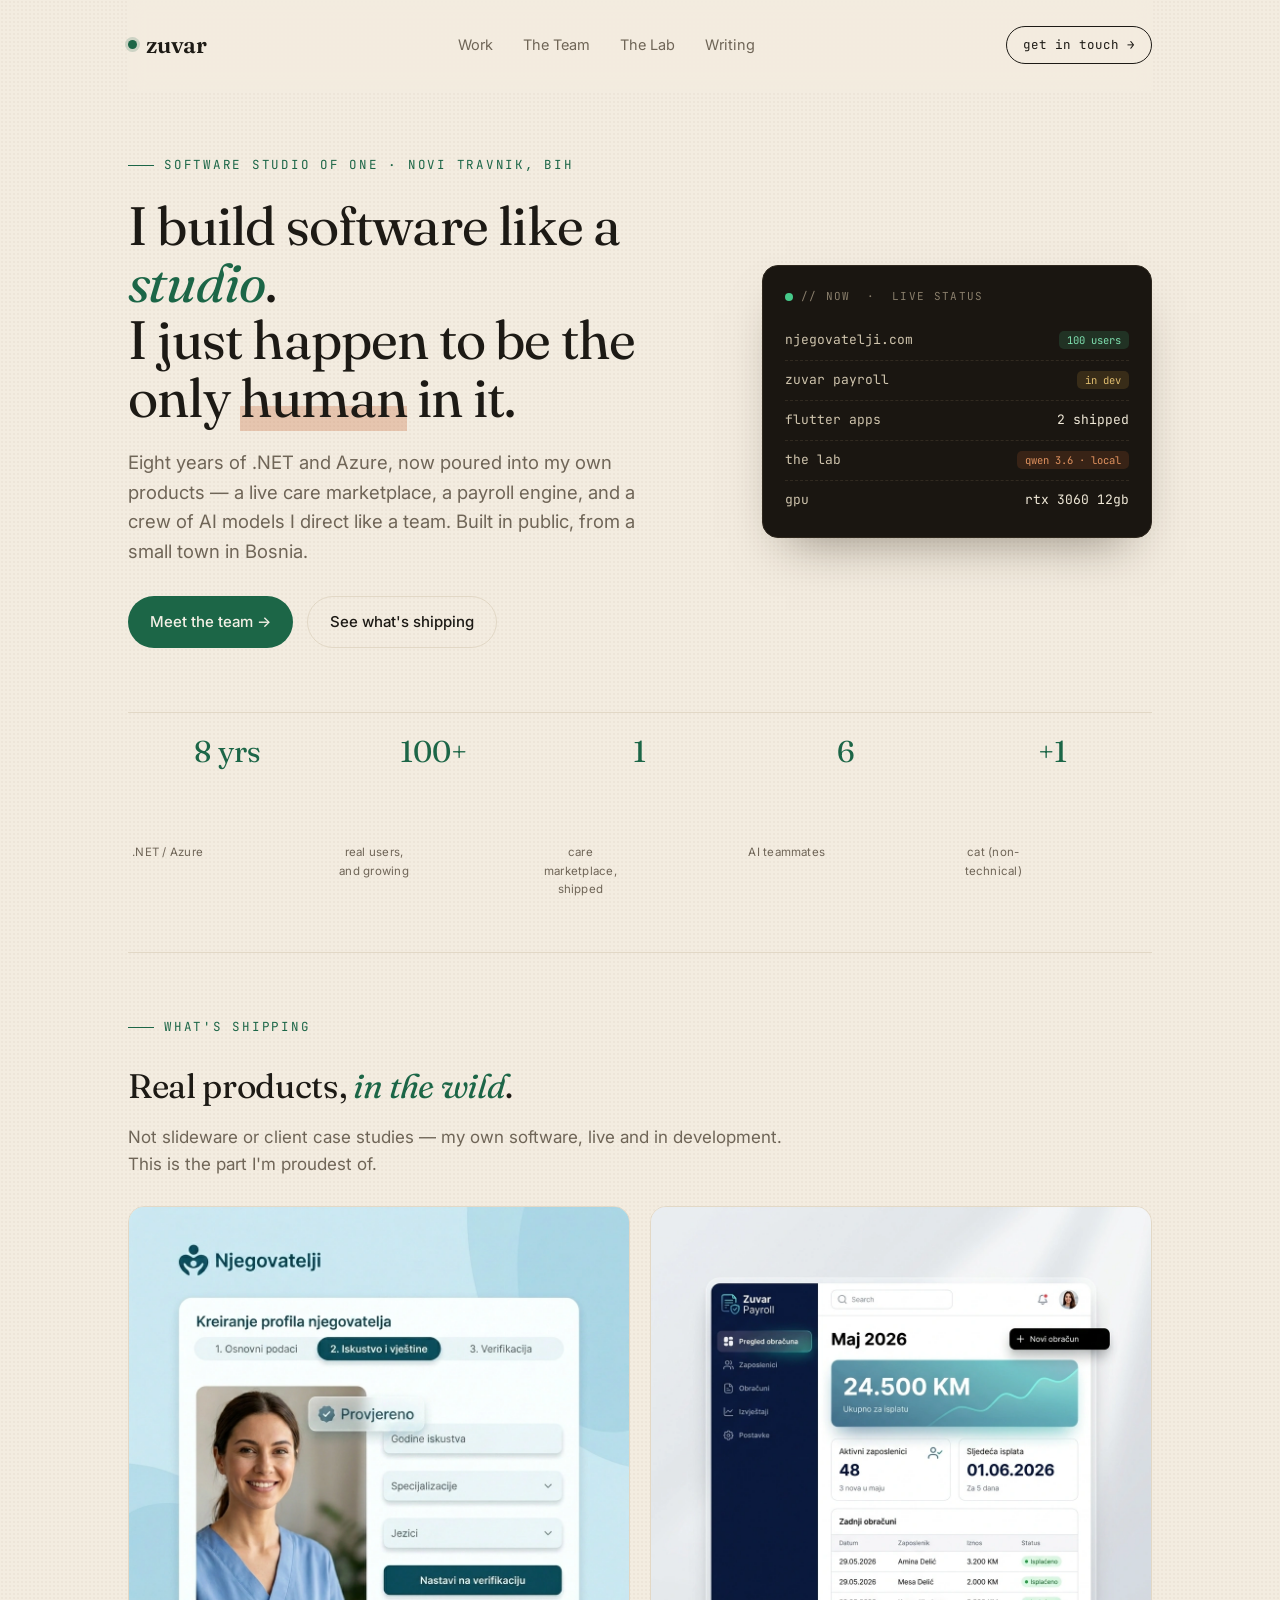
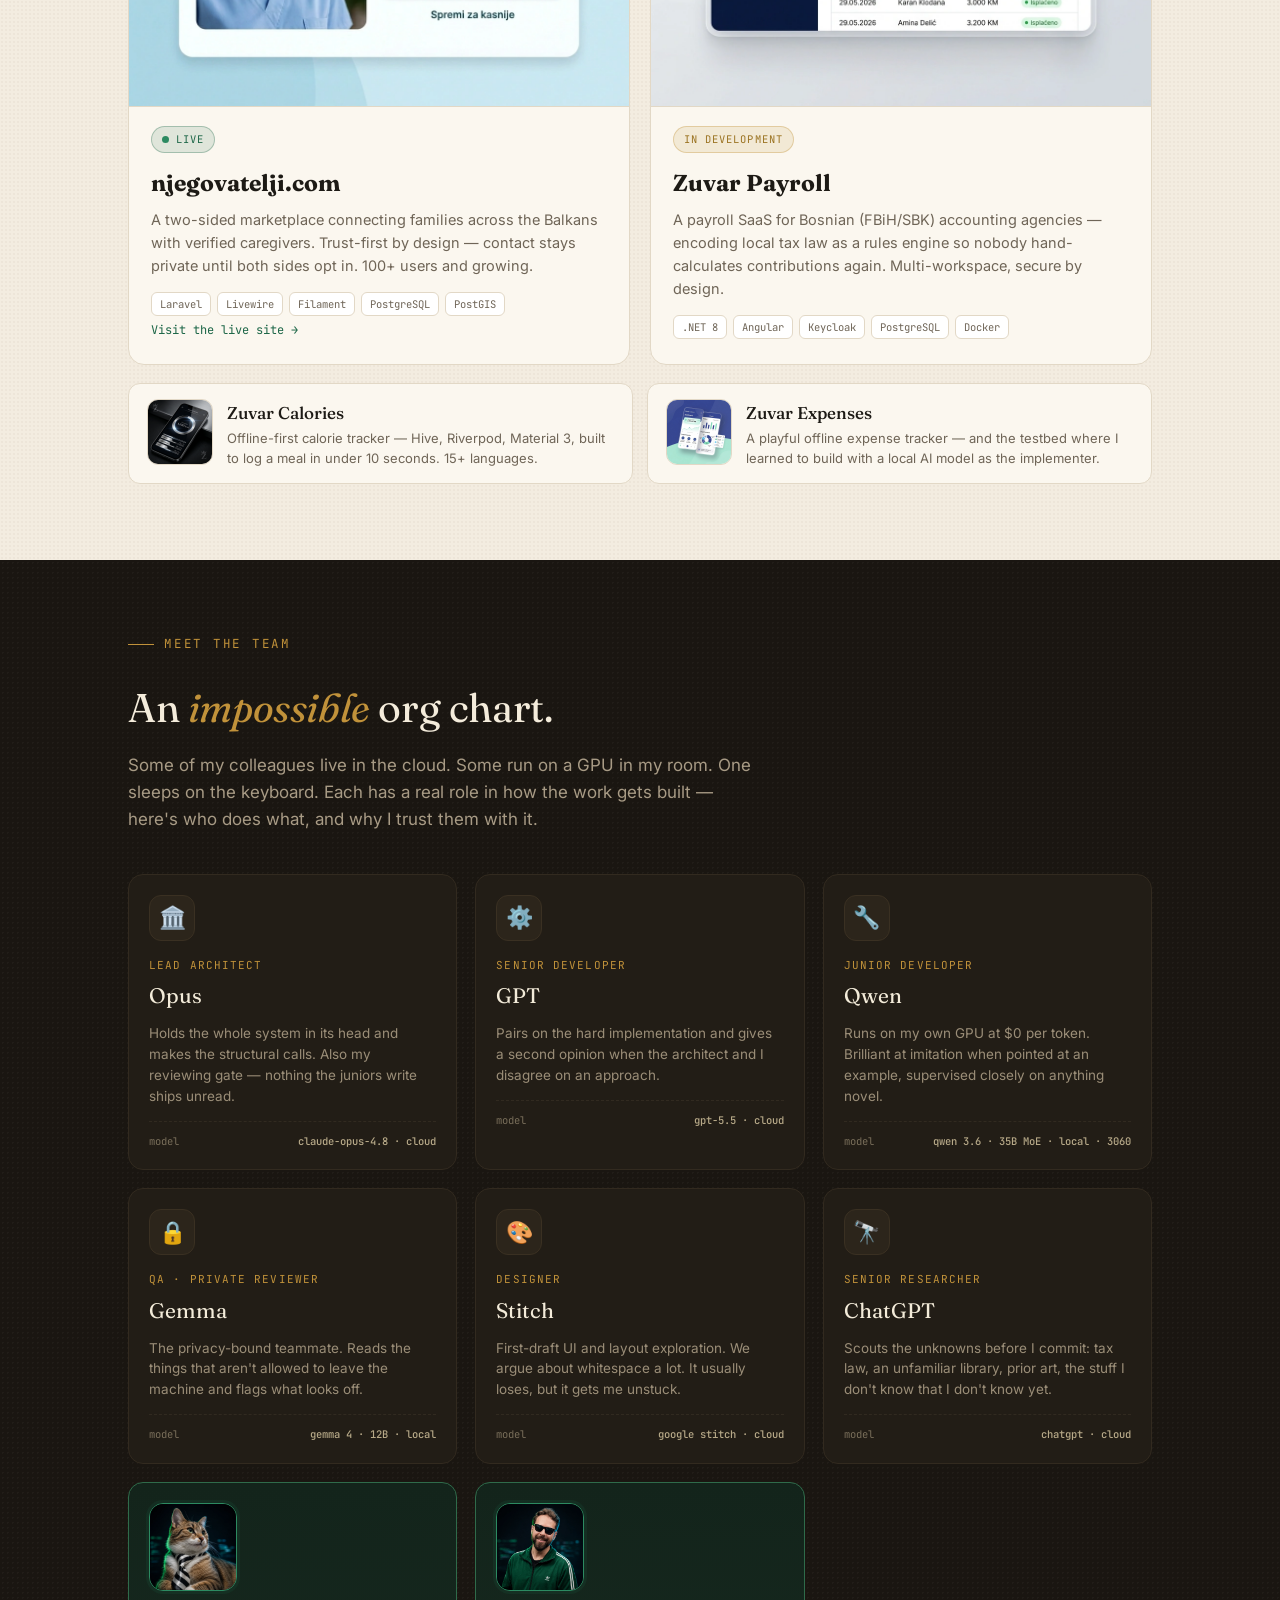
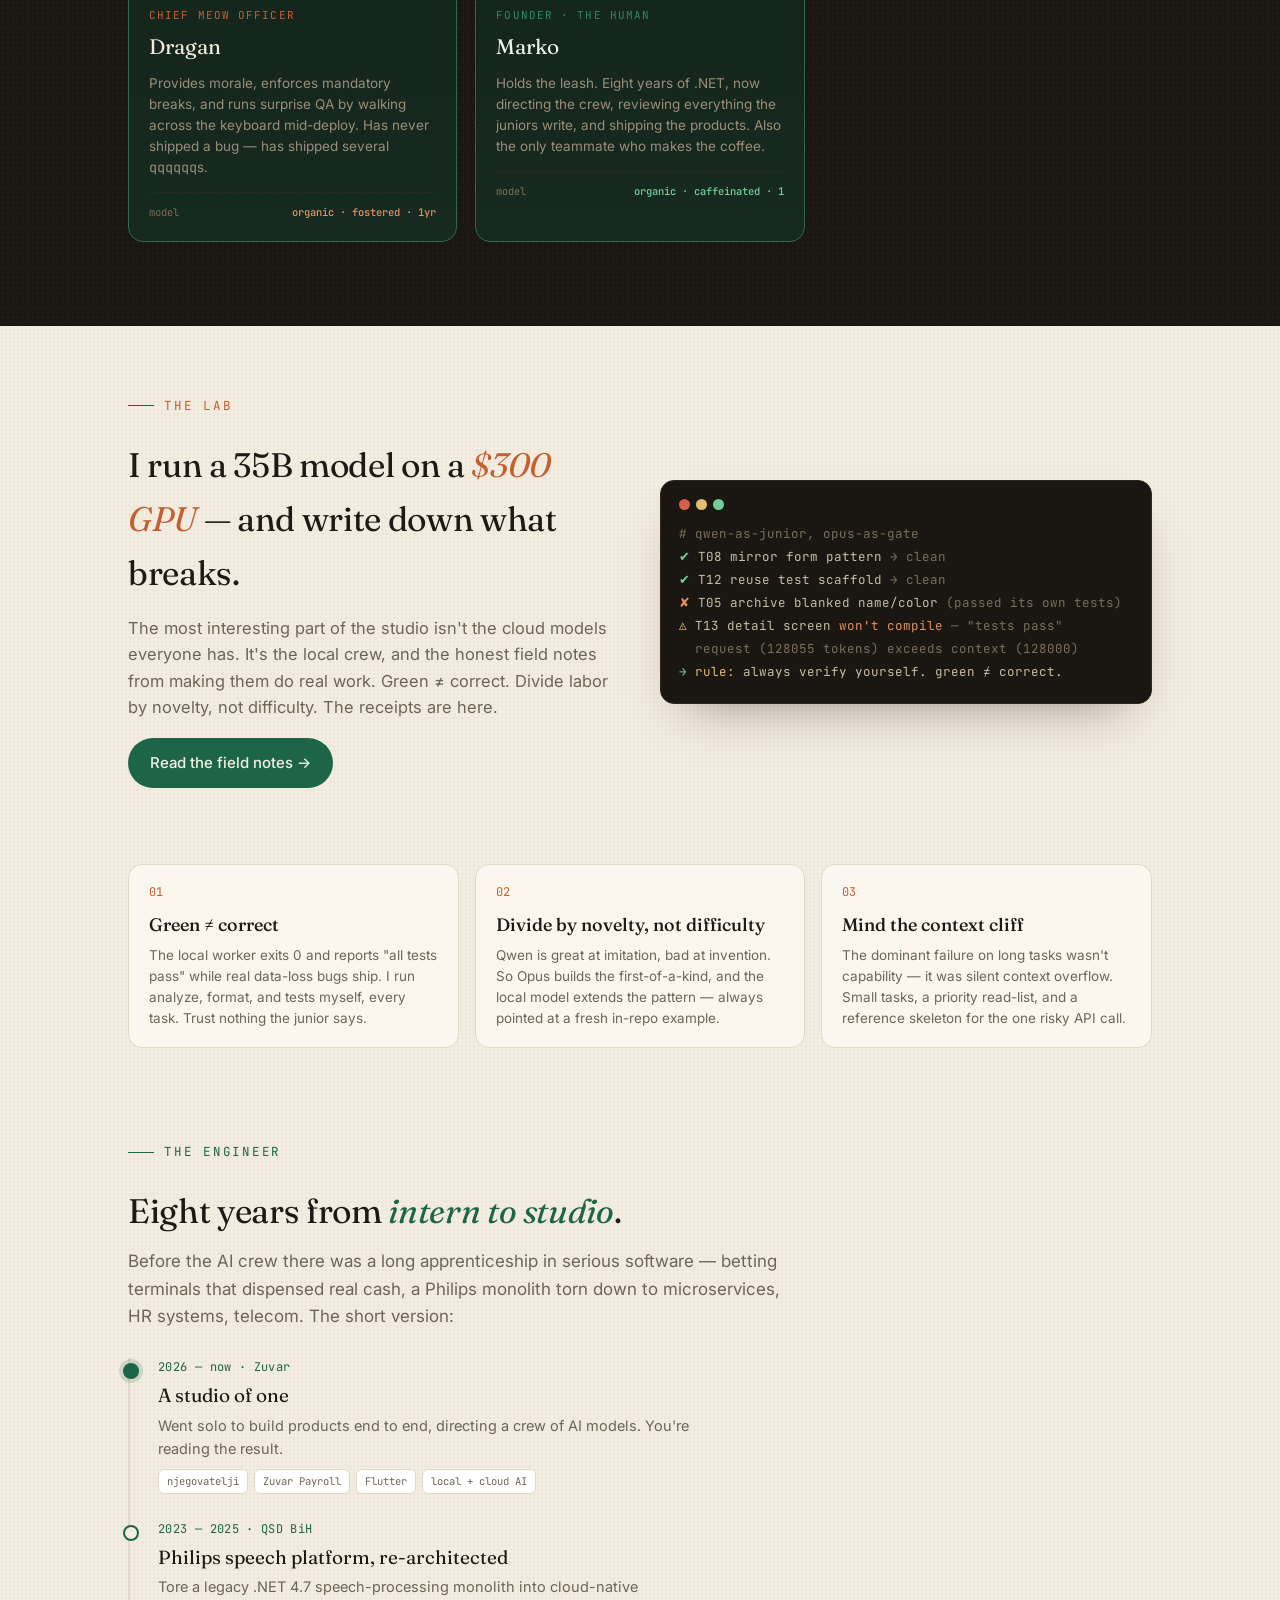
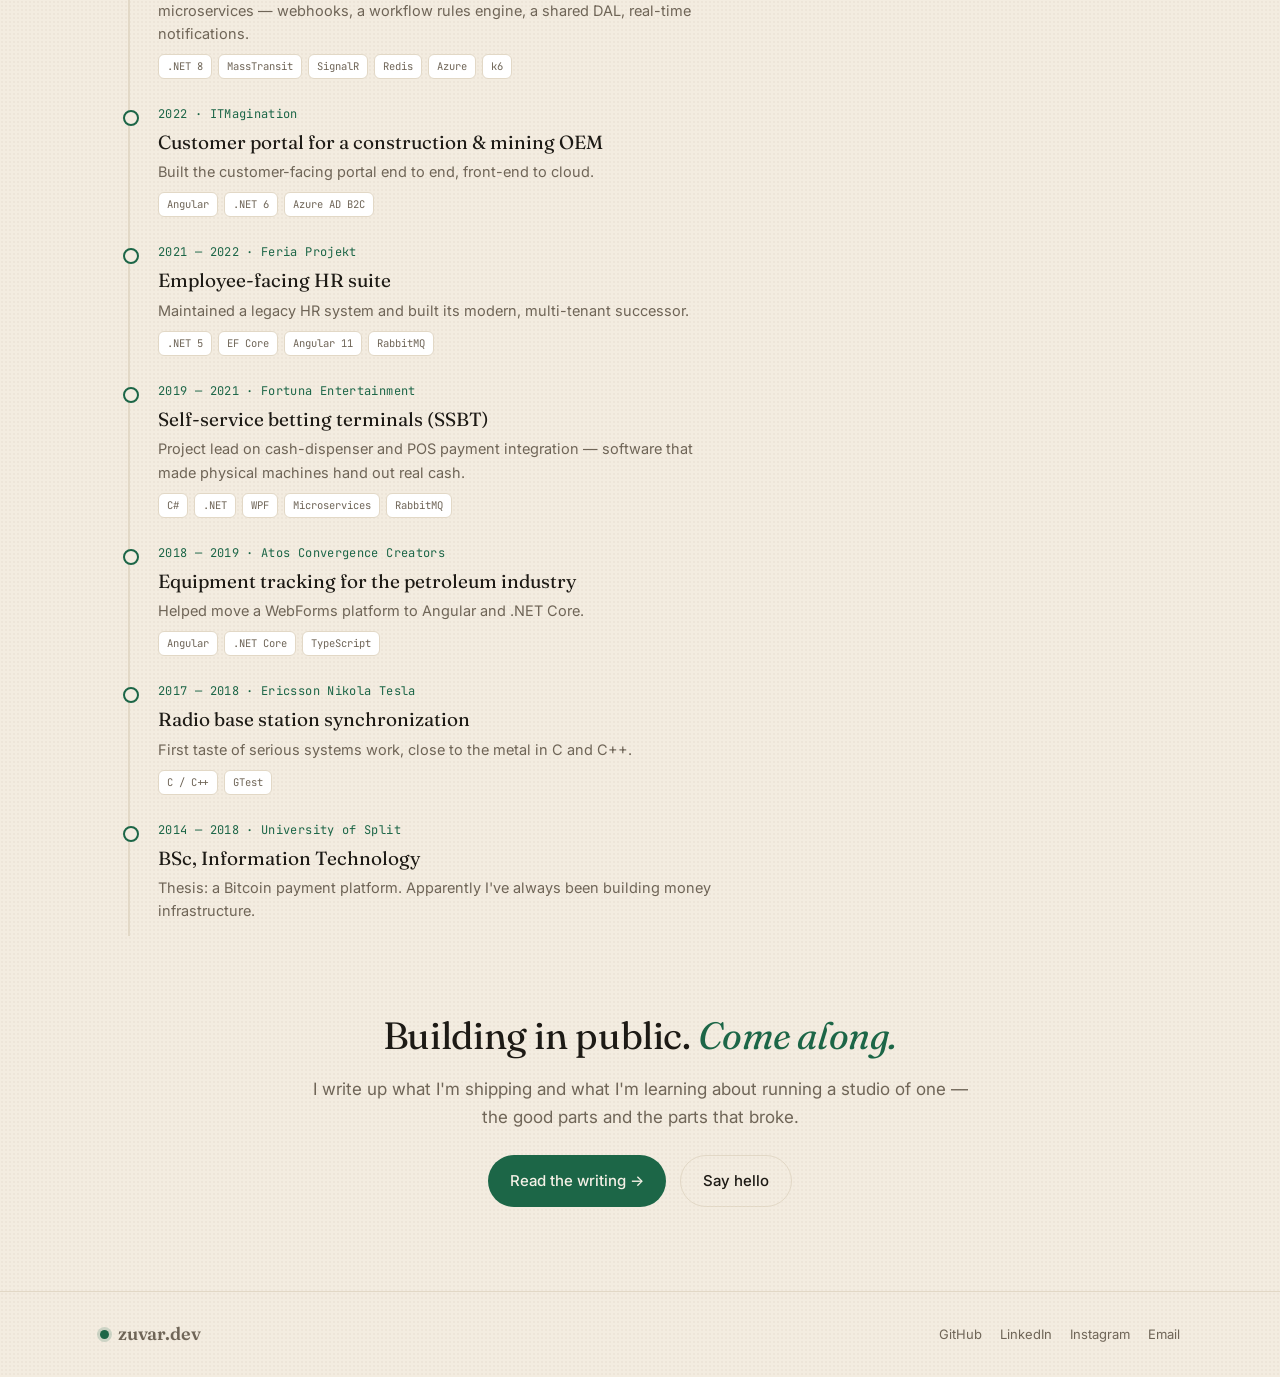
==== index.html @ 1918f0ef "new og desc and img" ====
<!DOCTYPE html>
<html lang="en">
<head>
<meta charset="UTF-8">
<meta name="viewport" content="width=device-width, initial-scale=1.0">
<title>Marko Filipović — Zuvar, a software studio of one</title>
<meta name="description" content="Marko Filipović — a senior .NET engineer running a one-person software studio, building products with a crew of AI models. Building in public.">
<link rel="canonical" href="https://zuvar.dev/">
<link rel="icon" href="favicon.svg" type="image/svg+xml">
<meta property="og:type" content="website">
<meta property="og:site_name" content="Zuvar">
<meta property="og:url" content="https://zuvar.dev/">
<meta property="og:title" content="Marko Filipović — a software studio of one">
<meta property="og:description" content="A software studio of one — shipping real products with a crew of AI models (and one cat). Building in public.">
<meta property="og:image" content="https://zuvar.dev/design-assets/og-cover.png">
<meta name="twitter:card" content="summary_large_image">
<meta name="twitter:creator" content="@m4rk4n">
<meta name="twitter:title" content="Marko Filipović — a software studio of one">
<meta name="twitter:description" content="A software studio of one — shipping real products with a crew of AI models (and one cat). Building in public.">
<meta name="twitter:image" content="https://zuvar.dev/design-assets/og-cover.png">
<link rel="stylesheet" href="styles.css">
</head>
<body>

<div class="wrap">
  <nav>
    <div class="brand"><span class="dot"></span>zuvar</div>
    <div class="navlinks"><a href="#work">Work</a><a href="#team">The Team</a><a href="#lab">The Lab</a><a href="writing/index.html">Writing</a></div>
    <a class="navcta" href="#contact">get in touch →</a>
  </nav>

  <!-- HERO -->
  <header class="hero">
    <div>
      <div class="eyebrow">Software studio of one · Novi Travnik, BiH</div>
      <h1>I build software like a <span class="ital">studio</span>.<br>I just happen to be the only <span class="u">human</span> in it.</h1>
      <p class="lede">Eight years of .NET and Azure, now poured into my own products — a live care marketplace, a payroll engine, and a crew of AI models I direct like a team. Built in public, from a small town in Bosnia.</p>
      <div class="cta-row">
        <a class="btn btn-pri" href="#team">Meet the team →</a>
        <a class="btn btn-sec" href="#work">See what's shipping</a>
      </div>
    </div>

    <aside class="now">
      <div class="top"><span class="live"></span> // now &nbsp;·&nbsp; live status</div>
      <div class="row"><span class="k">njegovatelji.com</span><span class="v"><span class="tag t-live">100 users</span></span></div>
      <div class="row"><span class="k">zuvar payroll</span><span class="v"><span class="tag t-dev">in dev</span></span></div>
      <div class="row"><span class="k">flutter apps</span><span class="v">2 shipped</span></div>
      <div class="row"><span class="k">the lab</span><span class="v"><span class="tag t-lab">qwen 3.6 · local</span></span></div>
      <div class="row"><span class="k">gpu</span><span class="v">rtx 3060 12gb</span></div>
    </aside>
  </header>

  <!-- PROOF -->
  <div class="proof">
    <div class="stat"><div class="big">8 yrs</div><div class="lab">.NET / Azure</div></div>
    <div class="stat"><div class="big">100+</div><div class="lab">real users, and growing</div></div>
    <div class="stat"><div class="big">1</div><div class="lab">care marketplace, shipped</div></div>
    <div class="stat"><div class="big">6</div><div class="lab">AI teammates</div></div>
    <div class="stat"><div class="big">+1</div><div class="lab">cat (non-technical)</div></div>
  </div>
</div>

<!-- SHIPPING -->
<div class="wrap">
  <section class="sec" id="work">
    <div class="eyebrow">What's shipping</div>
    <h2>Real products, <span class="ital">in the wild</span>.</h2>
    <p class="intro">Not slideware or client case studies — my own software, live and in development. This is the part I'm proudest of.</p>

    <div class="ships">
      <article class="ship">
        <div class="shot">
          <span class="ph">screenshot → shots/njegovatelji.png</span>
          <img src="design-assets/shots/njegovatelji.png" alt="njegovatelji.com" onerror="this.remove()">
        </div>
        <div class="body">
          <span class="badge badge-live"><span class="live-dot"></span> Live</span>
          <h3><a href="https://njegovatelji.com" target="_blank" rel="noopener">njegovatelji.com</a></h3>
          <p>A two-sided marketplace connecting families across the Balkans with verified caregivers. Trust-first by design — contact stays private until both sides opt in. 100+ users and growing.</p>
          <div class="stack"><span>Laravel</span><span>Livewire</span><span>Filament</span><span>PostgreSQL</span><span>PostGIS</span></div>
          <a class="ship-visit" href="https://njegovatelji.com" target="_blank" rel="noopener">Visit the live site →</a>
        </div>
      </article>

      <article class="ship">
        <div class="shot">
          <span class="ph">screenshot → shots/payroll.png</span>
          <img src="design-assets/shots/zuvar-payroll.png" alt="Zuvar Payroll" onerror="this.remove()">
        </div>
        <div class="body">
          <span class="badge badge-dev">In development</span>
          <h3>Zuvar Payroll</h3>
          <p>A payroll SaaS for Bosnian (FBiH/SBK) accounting agencies — encoding local tax law as a rules engine so nobody hand-calculates contributions again. Multi-workspace, secure by design.</p>
          <div class="stack"><span>.NET 8</span><span>Angular</span><span>Keycloak</span><span>PostgreSQL</span><span>Docker</span></div>
        </div>
      </article>
    </div>

    <div class="mini-ships">
      <div class="mini"><img class="thumb" src="design-assets/shots/zuvar-calories.png" alt="Zuvar Calories"><div><h4>Zuvar Calories</h4><p>Offline-first calorie tracker — Hive, Riverpod, Material 3, built to log a meal in under 10 seconds. 15+ languages.</p></div></div>
      <div class="mini"><img class="thumb" src="design-assets/shots/zuvar-expenses.png" alt="Zuvar Expenses"><div><h4>Zuvar Expenses</h4><p>A playful offline expense tracker — and the testbed where I learned to build with a local AI model as the implementer.</p></div></div>
    </div>
  </section>
</div>

<!-- TEAM -->
<section class="team" id="team">
  <div class="team-inner">
    <div class="eyebrow">Meet the team</div>
    <h2>An <span class="ital">impossible</span> org chart.</h2>
    <p class="intro">Some of my colleagues live in the cloud. Some run on a GPU in my room. One sleeps on the keyboard. Each has a real role in how the work gets built — here's who does what, and why I trust them with it.</p>

    <div class="grid">
      <div class="member">
        <div class="ava">🏛️</div>
        <div class="role">Lead Architect</div>
        <div class="name">Opus</div>
        <div class="desc">Holds the whole system in its head and makes the structural calls. Also my reviewing gate — nothing the juniors write ships unread.</div>
        <div class="model"><span>model</span><b>claude-opus-4.8 · cloud</b></div>
      </div>

      <div class="member">
        <div class="ava">⚙️</div>
        <div class="role">Senior Developer</div>
        <div class="name">GPT</div>
        <div class="desc">Pairs on the hard implementation and gives a second opinion when the architect and I disagree on an approach.</div>
        <div class="model"><span>model</span><b>gpt-5.5 · cloud</b></div>
      </div>

      <div class="member">
        <div class="ava">🔧</div>
        <div class="role">Junior Developer</div>
        <div class="name">Qwen</div>
        <div class="desc">Runs on my own GPU at $0 per token. Brilliant at imitation when pointed at an example, supervised closely on anything novel.</div>
        <div class="model"><span>model</span><b>qwen 3.6 · 35B MoE · local · 3060</b></div>
      </div>

      <div class="member">
        <div class="ava">🔒</div>
        <div class="role">QA · Private Reviewer</div>
        <div class="name">Gemma</div>
        <div class="desc">The privacy-bound teammate. Reads the things that aren't allowed to leave the machine and flags what looks off.</div>
        <div class="model"><span>model</span><b>gemma 4 · 12B · local</b></div>
      </div>

      <div class="member">
        <div class="ava">🎨</div>
        <div class="role">Designer</div>
        <div class="name">Stitch</div>
        <div class="desc">First-draft UI and layout exploration. We argue about whitespace a lot. It usually loses, but it gets me unstuck.</div>
        <div class="model"><span>model</span><b>google stitch · cloud</b></div>
      </div>

      <div class="member">
        <div class="ava">🔭</div>
        <div class="role">Senior Researcher</div>
        <div class="name">ChatGPT</div>
        <div class="desc">Scouts the unknowns before I commit: tax law, an unfamiliar library, prior art, the stuff I don't know that I don't know yet.</div>
        <div class="model"><span>model</span><b>chatgpt · cloud</b></div>
      </div>

      <!-- DRAGAN -->
      <div class="member cat">
        <div class="ava photo"><img src="design-assets/portraits/dragan.png" alt="Dragan, Chief Meow Officer"></div>
        <div class="role">Chief Meow Officer</div>
        <div class="name">Dragan</div>
        <div class="desc">Provides morale, enforces mandatory breaks, and runs surprise QA by walking across the keyboard mid-deploy. Has never shipped a bug — has shipped several <span class="mono">qqqqqq</span>s.</div>
        <div class="model"><span>model</span><b>organic · fostered · 1yr</b></div>
      </div>

      <!-- FOUNDER -->
      <div class="member founder">
        <div class="ava photo"><img src="design-assets/portraits/marko.png" alt="Marko"></div>
        <div class="role">Founder · The Human</div>
        <div class="name">Marko</div>
        <div class="desc">Holds the leash. Eight years of .NET, now directing the crew, reviewing everything the juniors write, and shipping the products. Also the only teammate who makes the coffee.</div>
        <div class="model"><span>model</span><b>organic · caffeinated · 1</b></div>
      </div>
    </div>
  </div>
</section>

<!-- LAB TEASER -->
<div class="wrap">
  <section class="lab" id="lab">
    <div>
      <div class="eyebrow" style="color:var(--ember)">The Lab</div>
      <h2>I run a 35B model on a <span class="ital">$300 GPU</span> — and write down what breaks.</h2>
      <p>The most interesting part of the studio isn't the cloud models everyone has. It's the local crew, and the honest field notes from making them do real work. Green ≠ correct. Divide labor by novelty, not difficulty. The receipts are here.</p>
      <a class="btn btn-pri" href="writing/qwen-as-a-junior-dev.html">Read the field notes →</a>
    </div>
    <div class="terminal">
      <div class="bar"><i style="background:#d65f4a"></i><i style="background:#e0bd6f"></i><i style="background:#6fcf9b"></i></div>
      <div class="l c-d"># qwen-as-junior, opus-as-gate</div>
      <div class="l"><span class="c-g">✔</span> T08 mirror form pattern <span class="c-d">→ clean</span></div>
      <div class="l"><span class="c-g">✔</span> T12 reuse test scaffold <span class="c-d">→ clean</span></div>
      <div class="l"><span class="c-e">✘</span> T05 archive blanked name/color <span class="c-d">(passed its own tests)</span></div>
      <div class="l"><span class="c-w">⚠</span> T13 detail screen <span class="c-e">won't compile</span> <span class="c-d">— "tests pass"</span></div>
      <div class="l c-d">  request (128055 tokens) exceeds context (128000)</div>
      <div class="l"><span class="c-g">→</span> <span class="c-w">rule:</span> always verify yourself. green ≠ correct.</div>
    </div>
    <div class="lessons">
      <div class="lesson"><div class="num">01</div><h4>Green ≠ correct</h4><p>The local worker exits 0 and reports "all tests pass" while real data-loss bugs ship. I run analyze, format, and tests myself, every task. Trust nothing the junior says.</p></div>
      <div class="lesson"><div class="num">02</div><h4>Divide by novelty, not difficulty</h4><p>Qwen is great at imitation, bad at invention. So Opus builds the first-of-a-kind, and the local model extends the pattern — always pointed at a fresh in-repo example.</p></div>
      <div class="lesson"><div class="num">03</div><h4>Mind the context cliff</h4><p>The dominant failure on long tasks wasn't capability — it was silent context overflow. Small tasks, a priority read-list, and a reference skeleton for the one risky API call.</p></div>
    </div>
  </section>
</div>

<!-- ENGINEER -->
<div class="wrap">
  <section class="sec" id="engineer">
    <div class="eyebrow">The engineer</div>
    <h2>Eight years from <span class="ital">intern to studio</span>.</h2>
    <p class="intro">Before the AI crew there was a long apprenticeship in serious software — betting terminals that dispensed real cash, a Philips monolith torn down to microservices, HR systems, telecom. The short version:</p>

    <div class="tl">
      <div class="item cur">
        <div class="yr">2026 — now · Zuvar</div>
        <div class="co">A studio of one</div>
        <div class="ro">Went solo to build products end to end, directing a crew of AI models. You're reading the result.</div>
        <div class="stack"><span>njegovatelji</span><span>Zuvar Payroll</span><span>Flutter</span><span>local + cloud AI</span></div>
      </div>
      <div class="item">
        <div class="yr">2023 — 2025 · QSD BiH</div>
        <div class="co">Philips speech platform, re-architected</div>
        <div class="ro">Tore a legacy .NET 4.7 speech-processing monolith into cloud-native microservices — webhooks, a workflow rules engine, a shared DAL, real-time notifications.</div>
        <div class="stack"><span>.NET 8</span><span>MassTransit</span><span>SignalR</span><span>Redis</span><span>Azure</span><span>k6</span></div>
      </div>
      <div class="item">
        <div class="yr">2022 · ITMagination</div>
        <div class="co">Customer portal for a construction &amp; mining OEM</div>
        <div class="ro">Built the customer-facing portal end to end, front-end to cloud.</div>
        <div class="stack"><span>Angular</span><span>.NET 6</span><span>Azure AD B2C</span></div>
      </div>
      <div class="item">
        <div class="yr">2021 — 2022 · Feria Projekt</div>
        <div class="co">Employee-facing HR suite</div>
        <div class="ro">Maintained a legacy HR system and built its modern, multi-tenant successor.</div>
        <div class="stack"><span>.NET 5</span><span>EF Core</span><span>Angular 11</span><span>RabbitMQ</span></div>
      </div>
      <div class="item">
        <div class="yr">2019 — 2021 · Fortuna Entertainment</div>
        <div class="co">Self-service betting terminals (SSBT)</div>
        <div class="ro">Project lead on cash-dispenser and POS payment integration — software that made physical machines hand out real cash.</div>
        <div class="stack"><span>C#</span><span>.NET</span><span>WPF</span><span>Microservices</span><span>RabbitMQ</span></div>
      </div>
      <div class="item">
        <div class="yr">2018 — 2019 · Atos Convergence Creators</div>
        <div class="co">Equipment tracking for the petroleum industry</div>
        <div class="ro">Helped move a WebForms platform to Angular and .NET Core.</div>
        <div class="stack"><span>Angular</span><span>.NET Core</span><span>TypeScript</span></div>
      </div>
      <div class="item">
        <div class="yr">2017 — 2018 · Ericsson Nikola Tesla</div>
        <div class="co">Radio base station synchronization</div>
        <div class="ro">First taste of serious systems work, close to the metal in C and C++.</div>
        <div class="stack"><span>C / C++</span><span>GTest</span></div>
      </div>
      <div class="item">
        <div class="yr">2014 — 2018 · University of Split</div>
        <div class="co">BSc, Information Technology</div>
        <div class="ro">Thesis: a Bitcoin payment platform. Apparently I've always been building money infrastructure.</div>
      </div>
    </div>
  </section>
</div>

<!-- CONTACT -->
<div class="wrap">
  <section class="sec" id="contact" style="text-align:center;padding-bottom:54px">
    <h2 style="font-size:38px">Building in public. <span class="ital">Come along.</span></h2>
    <p class="intro" style="margin:0 auto 24px">I write up what I'm shipping and what I'm learning about running a studio of one — the good parts and the parts that broke.</p>
    <div class="cta-row" style="justify-content:center">
      <a class="btn btn-pri" href="writing/index.html">Read the writing →</a>
      <a class="btn btn-sec" href="mailto:zuvar.consulting@gmail.com">Say hello</a>
    </div>
  </section>
</div>

<footer>
  <div class="wrap foot">
    <div class="brand" style="font-size:18px"><span class="dot"></span>zuvar.dev</div>
    <div class="foot-links">
      <a href="https://github.com/m4rk4n" target="_blank" rel="noopener">GitHub</a>
      <a href="https://www.linkedin.com/in/marko-filipovi%C4%87-3a4837174/" target="_blank" rel="noopener">LinkedIn</a>
      <a href="https://www.instagram.com/m4rk4n.b4/" target="_blank" rel="noopener">Instagram</a>
      <a href="mailto:zuvar.consulting@gmail.com">Email</a>
    </div>
  </div>
</footer>

<script type="application/ld+json">
{
  "@context": "https://schema.org",
  "@type": "Person",
  "name": "Marko Filipović",
  "url": "https://zuvar.dev",
  "jobTitle": "Software Engineer",
  "description": "Senior .NET engineer running a one-person software studio, building products with a crew of AI models.",
  "sameAs": [
    "https://github.com/m4rk4n",
    "https://www.linkedin.com/in/marko-filipovi%C4%87-3a4837174/",
    "https://www.instagram.com/m4rk4n.b4/"
  ],
  "knowsAbout": [".NET", "Azure", "AI orchestration", "Flutter", "microservices", "local LLMs"],
  "address": {
    "@type": "PostalAddress",
    "addressLocality": "Novi Travnik",
    "addressCountry": "BA"
  }
}
</script>

</body>
</html>
---- styles.css ----
@import url('https://fonts.googleapis.com/css2?family=Fraunces:ital,opsz,wght@0,9..144,400;0,9..144,600;1,9..144,500&family=Inter:wght@400;500;600&family=JetBrains+Mono:wght@400;500&display=swap');
:root{
  --paper:#f3ece0;      /* warm bone */
  --paper2:#fbf7ef;
  --ink:#1d1a15;        /* espresso near-black */
  --mut:#6f6557;        /* warm muted */
  --line:#e2d8c6;
  --green:#1c6647;      /* deep forest signature */
  --green2:#2c8a61;
  --ember:#c4602f;      /* warm terracotta accent */
  --gold:#c1923a;
  --night:#1a1611;      /* warm dark band */
  --night2:#221d16;
  --cream:#efe7d8;
  --serif:'Fraunces',Georgia,'Times New Roman',serif;
  --sans:'Inter',-apple-system,'Segoe UI',Roboto,sans-serif;
  --mono:'JetBrains Mono',ui-monospace,Consolas,monospace;
}
*{box-sizing:border-box}
html{scroll-behavior:smooth}
body{margin:0;background:var(--paper);color:var(--ink);font-family:var(--sans);
  line-height:1.6;-webkit-font-smoothing:antialiased;
  background-image:radial-gradient(rgba(120,100,70,.05) 1px,transparent 1px);background-size:4px 4px;}
.wrap{max-width:1080px;margin:0 auto;padding:0 28px}
a{color:inherit;text-decoration:none}
.mono{font-family:var(--mono)}

/* NAV */
nav{display:flex;align-items:center;justify-content:space-between;padding:26px 0;position:sticky;top:0;
  background:rgba(243,236,224,.82);backdrop-filter:blur(8px);z-index:20;border-bottom:1px solid transparent}
.brand{font-family:var(--serif);font-weight:600;font-size:23px;letter-spacing:-.01em;display:flex;align-items:center;gap:9px}
.brand .dot{width:9px;height:9px;border-radius:50%;background:var(--green);box-shadow:0 0 0 3px rgba(28,102,71,.18)}
.navlinks{display:flex;gap:30px;font-size:14.5px;color:var(--mut)}
.navlinks a:hover{color:var(--ink)}
.navcta{font-family:var(--mono);font-size:12.5px;border:1px solid var(--ink);border-radius:99px;padding:8px 16px;color:var(--ink)}
@media(max-width:720px){.navlinks{display:none}}

/* HERO */
.hero{display:grid;grid-template-columns:1.35fr .9fr;gap:48px;align-items:center;padding:64px 0 56px}
@media(max-width:860px){.hero{grid-template-columns:1fr;gap:34px}}
.eyebrow{font-family:var(--mono);font-size:12.5px;letter-spacing:.14em;text-transform:uppercase;color:var(--green);margin-bottom:22px;display:flex;align-items:center;gap:10px}
.eyebrow::before{content:"";width:26px;height:1px;background:var(--green)}
h1{font-family:var(--serif);font-weight:400;font-size:54px;line-height:1.06;letter-spacing:-.015em;margin:0 0 22px}
h1 .ital{font-style:italic;color:var(--green)}
h1 .u{background:linear-gradient(transparent 62%,rgba(196,96,47,.28) 62%)}
.lede{font-size:18.5px;color:var(--mut);max-width:46ch;margin:0 0 30px}
.cta-row{display:flex;gap:14px;flex-wrap:wrap}
.btn{font-size:15px;border-radius:99px;padding:13px 22px;font-weight:500;display:inline-flex;align-items:center;gap:9px;transition:.15s}
.btn-pri{background:var(--green);color:#f4f0e6}
.btn-pri:hover{background:#15553b}
.btn-sec{border:1px solid var(--line);color:var(--ink)}
.btn-sec:hover{border-color:var(--ink)}

/* NOW CARD */
.now{background:var(--night);color:var(--cream);border-radius:16px;padding:22px 22px 18px;font-family:var(--mono);
  box-shadow:0 24px 48px -24px rgba(40,30,15,.5);border:1px solid #2e271d}
.now .top{display:flex;align-items:center;gap:8px;font-size:11px;letter-spacing:.12em;text-transform:uppercase;color:#8a7f6c;margin-bottom:16px}
.now .live{width:8px;height:8px;border-radius:50%;background:#46c98a;box-shadow:0 0 0 0 rgba(70,201,138,.6);animation:pulse 2s infinite}
@keyframes pulse{0%{box-shadow:0 0 0 0 rgba(70,201,138,.5)}70%{box-shadow:0 0 0 7px rgba(70,201,138,0)}100%{box-shadow:0 0 0 0 rgba(70,201,138,0)}}
.now .row{display:flex;justify-content:space-between;align-items:baseline;padding:9px 0;border-bottom:1px dashed #312a20;font-size:13px}
.now .row:last-child{border-bottom:none}
.now .k{color:#cfc4ad}
.now .v{color:#f0e9d8}
.now .tag{font-size:10.5px;padding:2px 8px;border-radius:5px}
.now .t-live{background:rgba(70,201,138,.16);color:#7fe0b0}
.now .t-dev{background:rgba(193,146,58,.18);color:#e0bd6f}
.now .t-lab{background:rgba(196,96,47,.18);color:#e0925f}

/* PROOF BAR */
.proof{border-top:1px solid var(--line);border-bottom:1px solid var(--line);
  display:grid;grid-template-columns:repeat(5,1fr);gap:8px;padding:24px 0;margin-top:8px}
@media(max-width:720px){.proof{grid-template-columns:repeat(2,1fr);gap:20px}}
.proof .stat{text-align:center}
.proof .big{font-family:var(--serif);font-size:30px;color:var(--green);line-height:1}
.proof .lab{font-size:11.5px;color:var(--mut);margin-top:6px;letter-spacing:.02em}

/* TEAM (dark band) */
.team{background:var(--night);color:var(--cream);margin-top:70px;
  background-image:radial-gradient(rgba(255,255,255,.03) 1px,transparent 1px);background-size:5px 5px}
.team-inner{max-width:1080px;margin:0 auto;padding:74px 28px 84px}
.team .eyebrow{color:var(--gold)}.team .eyebrow::before{background:var(--gold)}
.team h2{font-family:var(--serif);font-weight:400;font-size:40px;letter-spacing:-.01em;margin:0 0 12px;color:#f4ecdb}
.team h2 .ital{font-style:italic;color:var(--gold)}
.team .intro{color:#a89b85;max-width:58ch;font-size:17px;margin:0 0 40px}
.grid{display:grid;grid-template-columns:repeat(3,1fr);gap:18px}
@media(max-width:860px){.grid{grid-template-columns:repeat(2,1fr)}}
@media(max-width:560px){.grid{grid-template-columns:1fr}}
.member{background:var(--night2);border:1px solid #322a1f;border-radius:15px;padding:20px;transition:.18s}
.member:hover{border-color:#4a3d2c;transform:translateY(-3px)}
.member .ava{width:46px;height:46px;border-radius:12px;display:flex;align-items:center;justify-content:center;
  font-size:22px;background:#2c251b;border:1px solid #3a3022;margin-bottom:16px}
/* photo avatar for the organic teammates (human + cat) */
.member .ava.photo{width:88px;height:88px;border-radius:14px;overflow:hidden;padding:0;font-size:0;
  border:1px solid var(--green2);box-shadow:0 0 0 3px rgba(28,102,71,.16);
  background:linear-gradient(135deg,#0e1f18,#102a20)}
.member .ava.photo img{width:100%;height:100%;object-fit:cover;display:block}
.member.founder{background:linear-gradient(180deg,#13241b,#172a20);border-color:#2f6b4a}
.member.founder:hover{border-color:#3f8a5f}
.member.founder .role{color:var(--green2)}
.member.founder .name{color:#eaf4ea}
.member.founder .model b{color:#6fcf9b}
.member .role{font-family:var(--mono);font-size:11px;letter-spacing:.1em;text-transform:uppercase;color:var(--gold);margin-bottom:5px}
.member .name{font-family:var(--serif);font-size:21px;color:#f3ebd9;margin-bottom:10px}
.member .desc{font-size:13.5px;color:#9b8e78;line-height:1.55}
.member .model{margin-top:14px;font-family:var(--mono);font-size:10.5px;color:#7a6f5b;
  border-top:1px dashed #312a20;padding-top:11px;display:flex;justify-content:space-between;gap:8px}
.member .model b{color:#b7a988;font-weight:500}
/* Dragan special */
.member.cat{background:linear-gradient(180deg,#13241b,#172a20);border-color:#2f6b4a}
.member.cat:hover{border-color:#3f8a5f}
.member.cat .role{color:var(--ember)}
.member.cat .model b{color:#e0925f}

/* LAB teaser */
.lab{padding:70px 0 30px;display:grid;grid-template-columns:1fr 1fr;gap:40px;align-items:center}
@media(max-width:760px){.lab{grid-template-columns:1fr}}
.lab h2{font-family:var(--serif);font-weight:400;font-size:34px;letter-spacing:-.01em;margin:0 0 14px}
.lab h2 .ital{font-style:italic;color:var(--ember)}
.lab p{color:var(--mut);font-size:16.5px;margin:0 0 18px}
.terminal{background:var(--night);border-radius:14px;padding:18px;font-family:var(--mono);font-size:12.5px;
  color:#c8bda6;border:1px solid #2e271d;box-shadow:0 24px 48px -28px rgba(40,30,15,.5)}
.terminal .bar{display:flex;gap:6px;margin-bottom:14px}
.terminal .bar i{width:11px;height:11px;border-radius:50%;display:inline-block}
.terminal .l{margin:3px 0;white-space:pre-wrap}
.terminal .c-g{color:#6fcf9b}.terminal .c-d{color:#7a6f5b}.terminal .c-e{color:#e0925f}.terminal .c-w{color:#e0bd6f}

/* ---- v1 sections: shipping, lab lessons, engineer ---- */
.sec{padding:64px 0 6px}
.sec h2{font-family:var(--serif);font-weight:400;font-size:34px;letter-spacing:-.01em;margin:0 0 10px}
.sec h2 .ital{font-style:italic;color:var(--green)}
.sec .intro{color:var(--mut);font-size:17px;max-width:60ch;margin:0 0 28px}

.ships{display:grid;grid-template-columns:1fr 1fr;gap:20px}
@media(max-width:760px){.ships{grid-template-columns:1fr}}
.ship{border:1px solid var(--line);border-radius:16px;overflow:hidden;background:var(--paper2);transition:.18s;display:flex;flex-direction:column}
.ship:hover{box-shadow:0 18px 40px -26px rgba(40,30,15,.45);transform:translateY(-3px)}
.ship .shot{aspect-ratio:1/1;position:relative;overflow:hidden;border-bottom:1px solid var(--line);background:linear-gradient(135deg,#e9e0d0,#dcd0bb)}
.ship .shot img{position:absolute;inset:0;width:100%;height:100%;object-fit:cover;object-position:top}
.ship .shot .ph{position:absolute;inset:0;display:flex;align-items:center;justify-content:center;font-family:var(--mono);font-size:11px;color:#9c8f78;letter-spacing:.08em}
.ship .body{padding:18px 22px 22px}
.ship h3{font-family:var(--serif);font-size:23px;margin:12px 0 6px}
.ship h3 a:hover{color:var(--green)}
.ship-visit{display:inline-flex;align-items:center;gap:6px;margin-top:4px;font-family:var(--mono);font-size:12px;color:var(--green)}
.ship-visit:hover{color:var(--ember)}
.ship p{color:var(--mut);font-size:14.5px;margin:0 0 14px}
.badge{font-family:var(--mono);font-size:10.5px;letter-spacing:.1em;text-transform:uppercase;padding:4px 10px;border-radius:99px;display:inline-flex;align-items:center;gap:7px}
.badge-live{background:rgba(28,102,71,.12);color:var(--green);border:1px solid rgba(28,102,71,.3)}
.badge-dev{background:rgba(193,146,58,.14);color:#9a7220;border:1px solid rgba(193,146,58,.35)}
.live-dot{width:7px;height:7px;border-radius:50%;background:var(--green2);box-shadow:0 0 0 0 rgba(44,138,97,.5);animation:pulse 2s infinite}
.stack{display:flex;flex-wrap:wrap;gap:6px}
.stack span{font-family:var(--mono);font-size:10.5px;color:var(--mut);border:1px solid var(--line);border-radius:6px;padding:3px 8px;background:#fff}
.mini-ships{display:grid;grid-template-columns:1fr 1fr;gap:14px;margin-top:18px}
@media(max-width:760px){.mini-ships{grid-template-columns:1fr}}
.mini{border:1px solid var(--line);border-radius:12px;padding:15px 18px;background:var(--paper2);display:flex;gap:14px;align-items:flex-start}
.mini .ic{font-size:22px;line-height:1}
.mini .thumb{width:66px;height:66px;border-radius:11px;object-fit:cover;border:1px solid var(--line);flex:0 0 auto}
.mini h4{font-family:var(--serif);font-weight:500;font-size:17px;margin:0 0 3px}
.mini p{color:var(--mut);font-size:13px;margin:0;line-height:1.5}

.lessons{grid-column:1 / -1;display:grid;grid-template-columns:repeat(3,1fr);gap:16px;margin-top:36px}
@media(max-width:760px){.lessons{grid-template-columns:1fr}}
.lesson{border:1px solid var(--line);border-radius:14px;padding:18px 20px;background:var(--paper2)}
.lesson .num{font-family:var(--mono);font-size:12px;color:var(--ember)}
.lesson h4{font-family:var(--serif);font-weight:500;font-size:18px;margin:8px 0 6px;color:var(--ink)}
.lesson p{color:var(--mut);font-size:13.5px;margin:0;line-height:1.55}

.tl{position:relative;margin-top:8px;border-left:2px solid var(--line)}
.tl .item{position:relative;padding:0 0 26px 28px}
.tl .item:last-child{padding-bottom:4px}
.tl .item::before{content:"";position:absolute;left:-7px;top:5px;width:12px;height:12px;border-radius:50%;background:var(--paper);border:2px solid var(--green)}
.tl .item.cur::before{background:var(--green);box-shadow:0 0 0 4px rgba(28,102,71,.16)}
.tl .yr{font-family:var(--mono);font-size:12px;color:var(--green);letter-spacing:.03em}
.tl .co{font-family:var(--serif);font-size:19px;margin:3px 0 3px}
.tl .ro{color:var(--mut);font-size:14.5px;margin:0 0 9px;max-width:64ch}
.foot-links{display:flex;gap:18px;font-size:13px;flex-wrap:wrap}
.foot-links a:hover{color:var(--ink)}

footer{border-top:1px solid var(--line);margin-top:30px}
.foot{display:flex;justify-content:space-between;align-items:center;padding:28px 0;color:var(--mut);font-size:13px;flex-wrap:wrap;gap:10px}

/* ===== WRITING ===== */
.post-wrap{max-width:720px;margin:0 auto;padding:0 28px}
.backlink{font-family:var(--mono);font-size:12.5px;color:var(--green);display:inline-flex;gap:7px;margin:28px 0 0}
.backlink:hover{color:var(--ember)}
.article{padding:26px 0 60px}
.article-head{padding:14px 0 28px;border-bottom:1px solid var(--line);margin-bottom:36px}
.article-head .eyebrow{margin-bottom:16px}
.article h1{font-family:var(--serif);font-weight:400;font-size:42px;line-height:1.12;letter-spacing:-.015em;margin:0 0 16px}
.article h1 .ital{font-style:italic;color:var(--green)}
.article .meta{font-family:var(--mono);font-size:12.5px;color:var(--mut);display:flex;gap:14px;flex-wrap:wrap}
.prose{font-size:17.5px;line-height:1.75;color:#2a251d}
.prose .lead{font-size:20px;line-height:1.6;color:var(--mut);margin:0 0 30px}
.prose p{margin:0 0 22px}
.prose h2{font-family:var(--serif);font-weight:600;font-size:27px;margin:46px 0 14px;letter-spacing:-.01em}
.prose h3{font-family:var(--serif);font-weight:600;font-size:21px;margin:34px 0 10px}
.prose a{color:var(--green);text-decoration:underline;text-underline-offset:3px;text-decoration-thickness:1px}
.prose a:hover{color:var(--ember)}
.prose ul,.prose ol{margin:0 0 22px;padding-left:22px}
.prose li{margin:7px 0}
.prose strong{color:var(--ink)}
.prose blockquote{margin:28px 0;padding:8px 0 8px 22px;border-left:3px solid var(--green);font-style:italic;color:#4a4236;font-size:19px}
.prose blockquote p:last-child{margin:0}
.prose hr{border:none;border-top:1px solid var(--line);margin:42px 0}
.prose code{font-family:var(--mono);font-size:.85em;background:var(--paper2);border:1px solid var(--line);border-radius:5px;padding:1px 6px}
.prose pre{background:var(--night);color:#c8bda6;border:1px solid #2e271d;border-radius:12px;padding:18px 20px;overflow:auto;font-family:var(--mono);font-size:13.5px;line-height:1.6;margin:0 0 24px;box-shadow:0 24px 48px -30px rgba(40,30,15,.5)}
.prose pre code{background:none;border:none;padding:0;font-size:inherit;color:inherit}
.prose img{max-width:100%;border-radius:10px;border:1px solid var(--line);margin:8px 0 24px}
.callout{background:var(--paper2);border:1px solid var(--line);border-left:3px solid var(--ember);border-radius:10px;padding:16px 20px;margin:0 0 24px;font-size:16px;color:#3a342a}
.callout p{margin:0}
.article-foot{margin-top:54px;padding-top:26px;border-top:1px solid var(--line);font-size:15px;color:var(--mut)}
.article-foot a{color:var(--green);text-decoration:underline;text-underline-offset:3px}

/* writing index list */
.post-list{margin-top:6px}
.post-item{display:block;padding:24px 0;border-bottom:1px solid var(--line)}
.post-item:hover .pt{color:var(--green)}
.post-item .pd{font-family:var(--mono);font-size:12px;color:var(--mut);letter-spacing:.03em}
.post-item .pt{font-family:var(--serif);font-size:25px;margin:6px 0 7px;transition:.15s;letter-spacing:-.01em}
.post-item .pb{color:var(--mut);font-size:15.5px;margin:0;max-width:64ch;line-height:1.6}
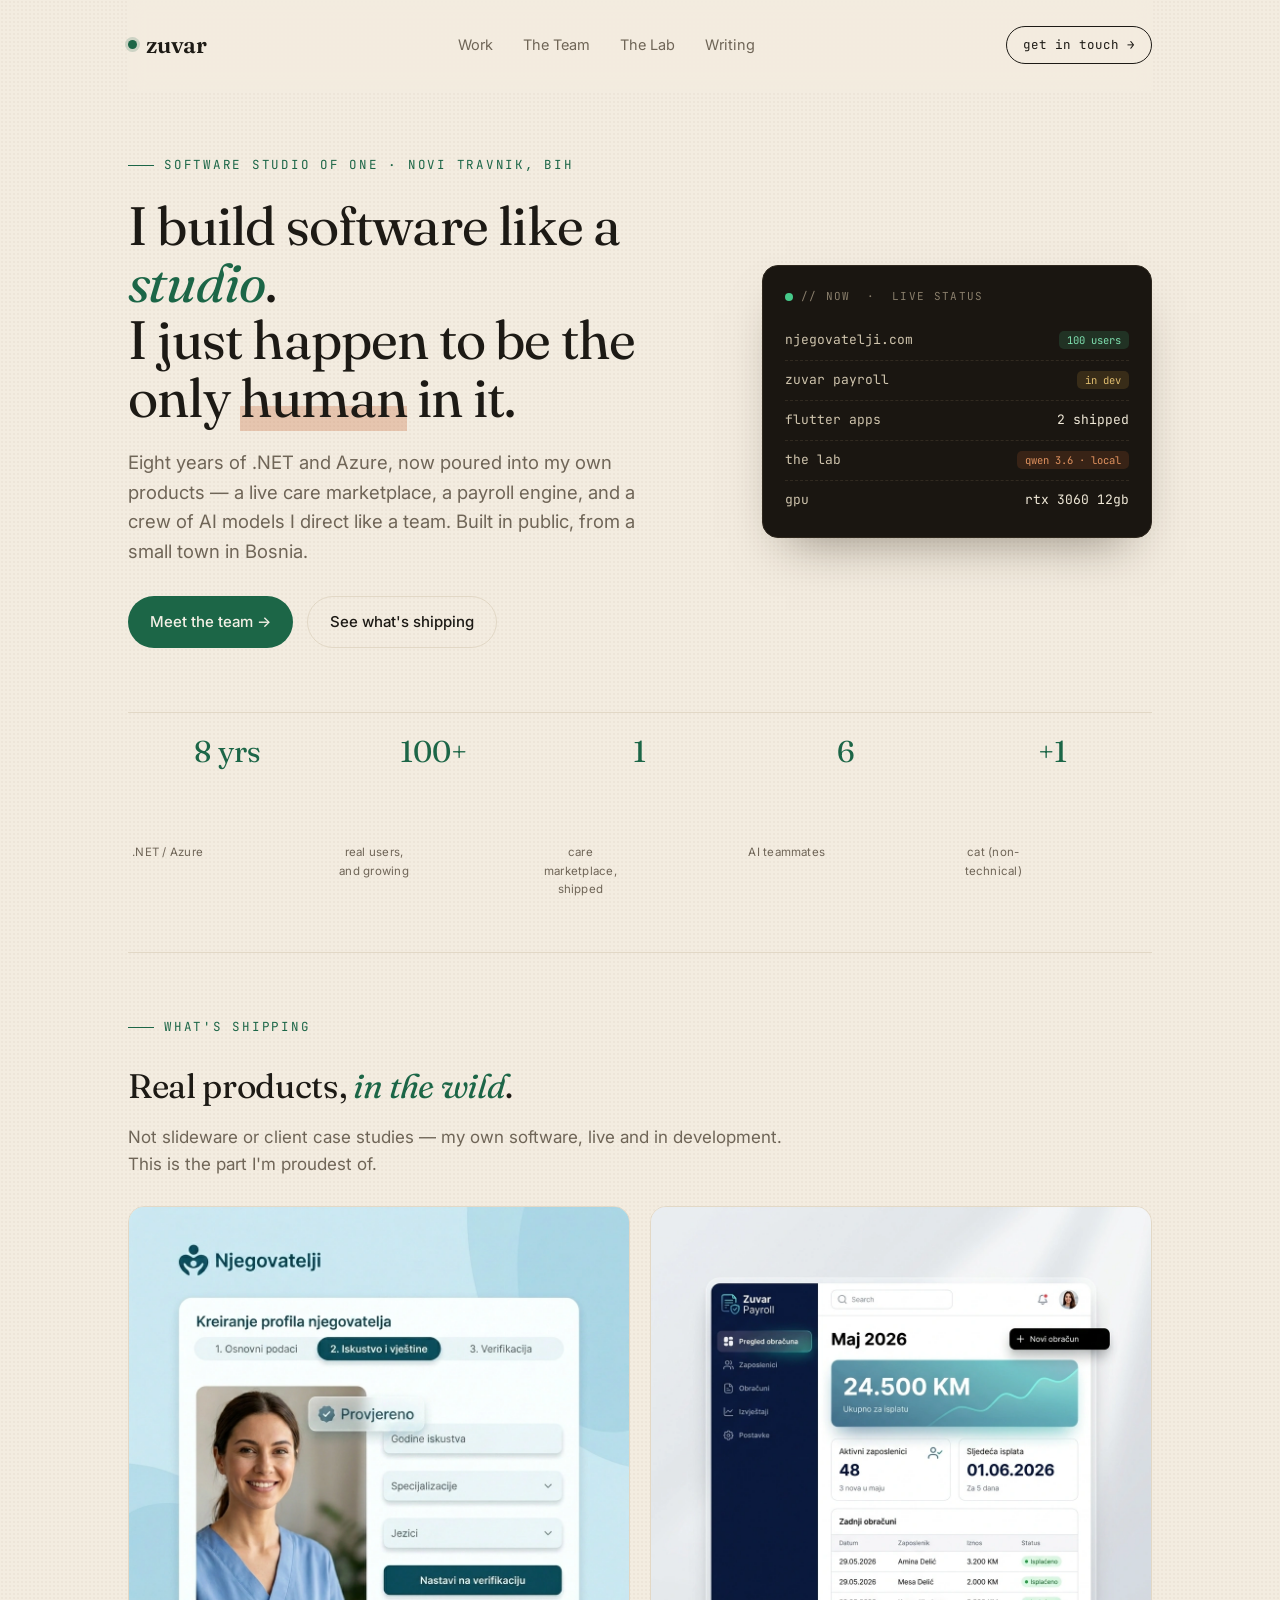
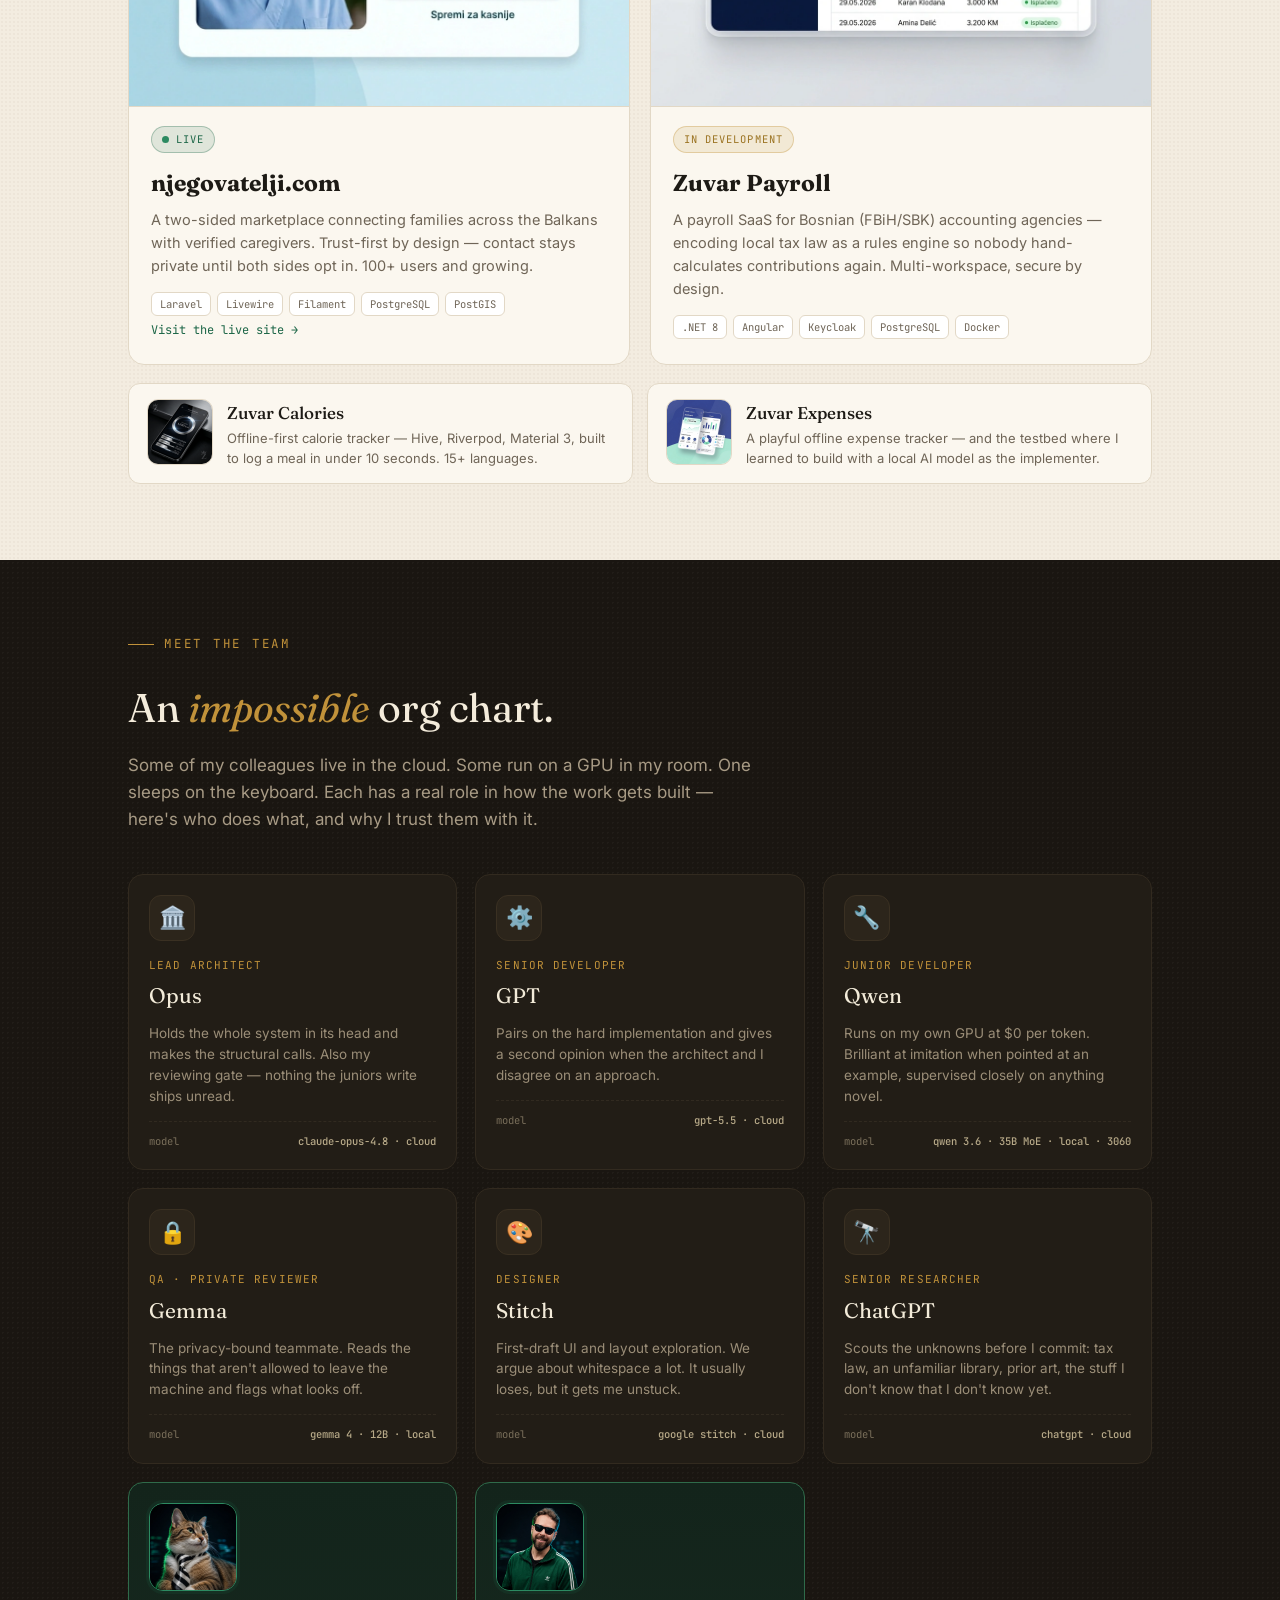
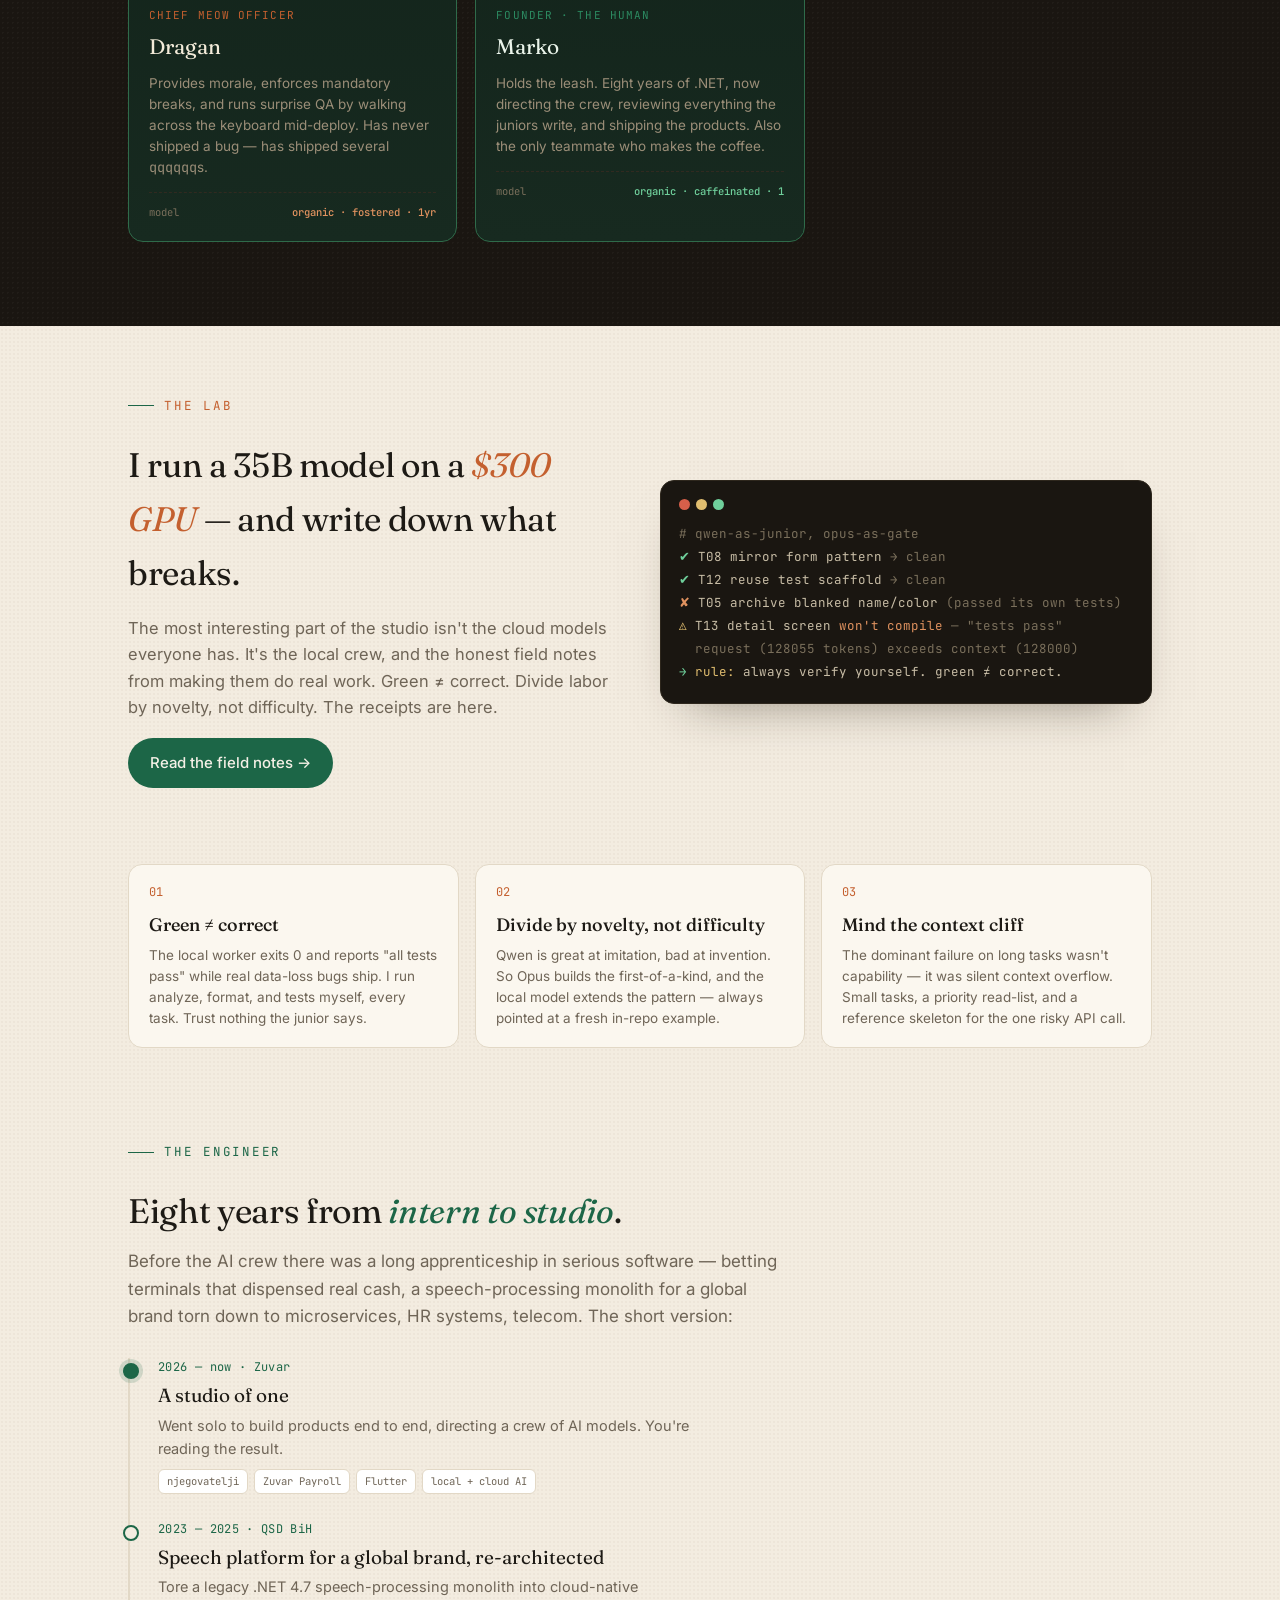
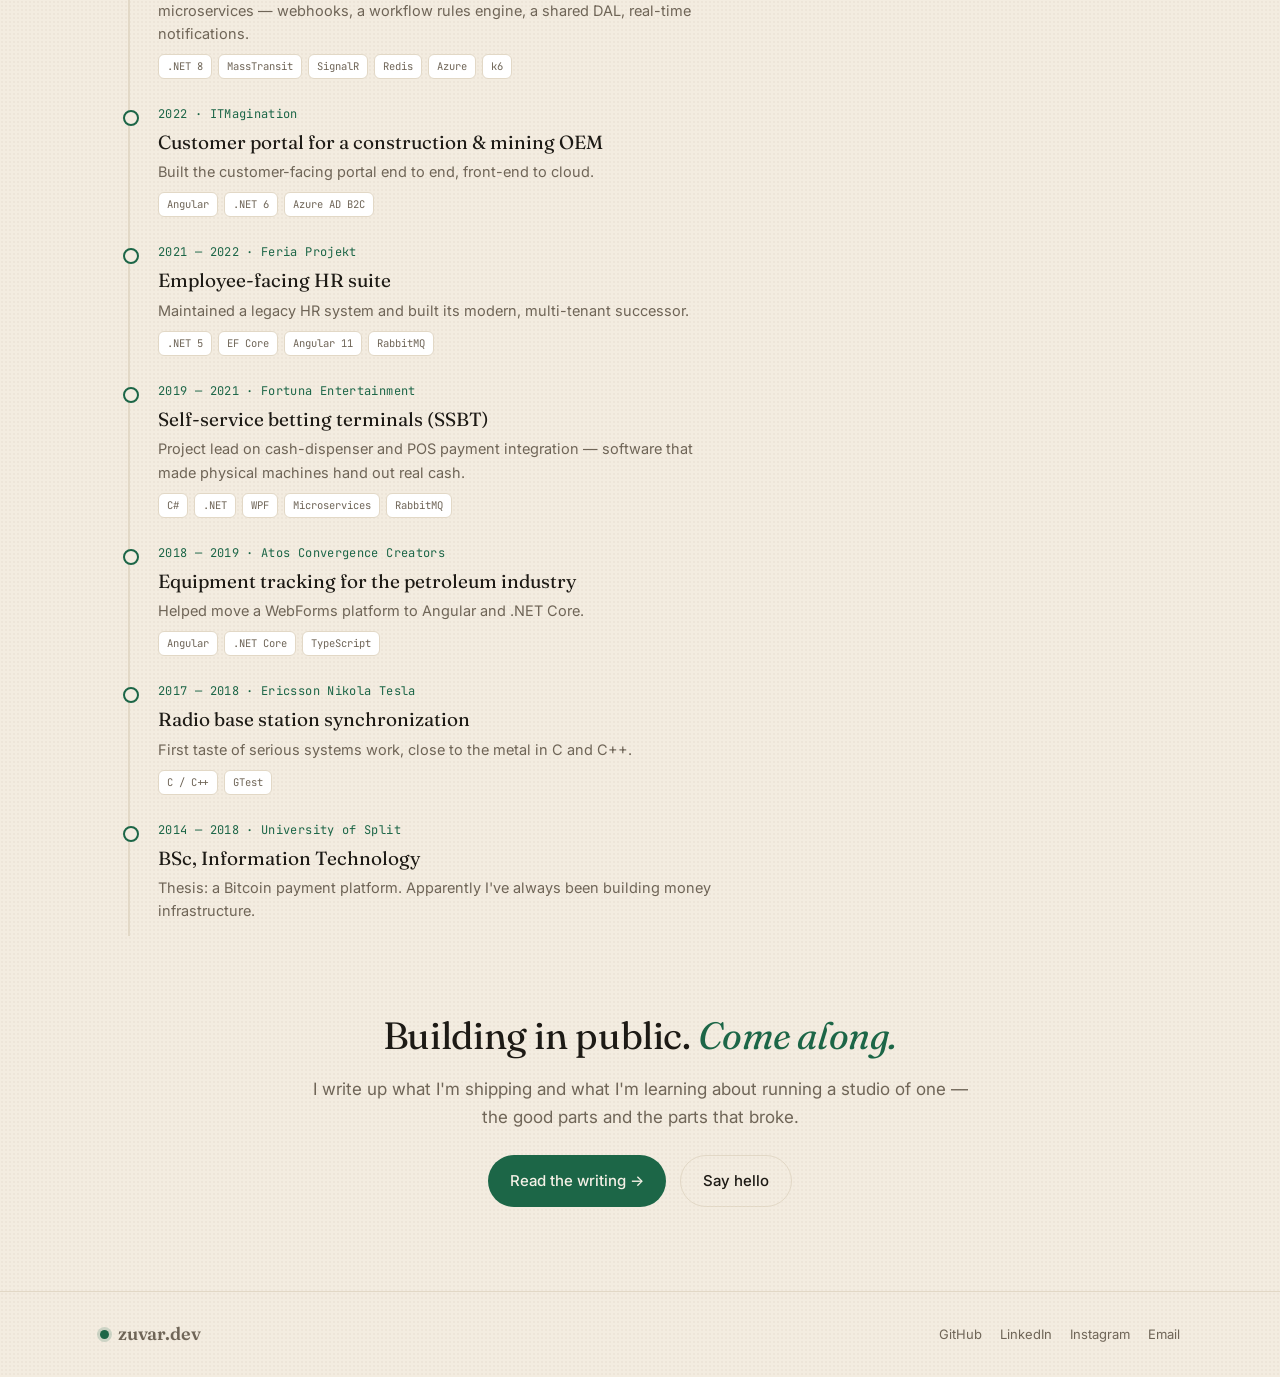
==== commit e7e38dfb: "philips reword" ====
--- a/index.html
+++ b/index.html
@@ -24,8 +24,9 @@
 
 <div class="wrap">
   <nav>
-    <div class="brand"><span class="dot"></span>zuvar</div>
-    <div class="navlinks"><a href="#work">Work</a><a href="#team">The Team</a><a href="#lab">The Lab</a><a href="writing/index.html">Writing</a></div>
+    <a class="brand" href="index.html"><span class="dot"></span>zuvar</a>
+    <button class="navtoggle" aria-label="Toggle menu" aria-expanded="false" aria-controls="navmenu"><span></span><span></span><span></span></button>
+    <div class="navlinks" id="navmenu"><a href="#work">Work</a><a href="#team">The Team</a><a href="#lab">The Lab</a><a href="writing/index.html">Writing</a></div>
     <a class="navcta" href="#contact">get in touch →</a>
   </nav>
 
@@ -213,7 +214,7 @@
   <section class="sec" id="engineer">
     <div class="eyebrow">The engineer</div>
     <h2>Eight years from <span class="ital">intern to studio</span>.</h2>
-    <p class="intro">Before the AI crew there was a long apprenticeship in serious software — betting terminals that dispensed real cash, a Philips monolith torn down to microservices, HR systems, telecom. The short version:</p>
+    <p class="intro">Before the AI crew there was a long apprenticeship in serious software — betting terminals that dispensed real cash, a speech-processing monolith for a global brand torn down to microservices, HR systems, telecom. The short version:</p>
 
     <div class="tl">
       <div class="item cur">
@@ -224,7 +225,7 @@
       </div>
       <div class="item">
         <div class="yr">2023 — 2025 · QSD BiH</div>
-        <div class="co">Philips speech platform, re-architected</div>
+        <div class="co">Speech platform for a global brand, re-architected</div>
         <div class="ro">Tore a legacy .NET 4.7 speech-processing monolith into cloud-native microservices — webhooks, a workflow rules engine, a shared DAL, real-time notifications.</div>
         <div class="stack"><span>.NET 8</span><span>MassTransit</span><span>SignalR</span><span>Redis</span><span>Azure</span><span>k6</span></div>
       </div>
@@ -313,5 +314,7 @@
 }
 </script>
 
+<script src="nav.js" defer></script>
+
 </body>
 </html>
--- a/styles.css
+++ b/styles.css
@@ -33,7 +33,25 @@
 .navlinks{display:flex;gap:30px;font-size:14.5px;color:var(--mut)}
 .navlinks a:hover{color:var(--ink)}
 .navcta{font-family:var(--mono);font-size:12.5px;border:1px solid var(--ink);border-radius:99px;padding:8px 16px;color:var(--ink)}
-@media(max-width:720px){.navlinks{display:none}}
+.navtoggle{display:none;flex-direction:column;justify-content:center;gap:5px;width:44px;height:38px;background:none;border:1px solid var(--line);border-radius:9px;cursor:pointer;padding:0 10px}
+.navtoggle span{display:block;height:2px;width:100%;background:var(--ink);border-radius:2px;transition:transform .2s,opacity .2s}
+@media(max-width:720px){
+  nav{flex-wrap:wrap}
+  nav.open{background:#e8dcc4;border-radius:0 0 16px 16px;box-shadow:0 18px 30px -18px rgba(40,30,15,.45);padding:18px 18px 20px}
+  .navtoggle{display:flex}
+  .navlinks{display:none;width:100%;flex-direction:column;gap:2px;margin-top:16px;padding-top:10px;border-top:1px solid rgba(40,30,15,.14)}
+  .navlinks a{font-family:var(--serif);font-size:20px;color:var(--ink);padding:12px 8px;border-radius:10px;
+    display:flex;align-items:center;justify-content:space-between;transition:background .15s,color .15s}
+  .navlinks a::after{content:"→";font-family:var(--mono);font-size:13px;color:var(--green);opacity:.5}
+  .navlinks a:hover,.navlinks a:active{background:rgba(28,102,71,.10);color:var(--green)}
+  .navcta{display:none}
+  nav.open .navlinks{display:flex}
+  nav.open .navcta{display:flex;width:100%;justify-content:center;margin-top:14px;padding:14px;font-size:14px;
+    background:var(--green);color:#f4f0e6;border-color:var(--green)}
+  nav.open .navtoggle span:nth-child(1){transform:translateY(7px) rotate(45deg)}
+  nav.open .navtoggle span:nth-child(2){opacity:0}
+  nav.open .navtoggle span:nth-child(3){transform:translateY(-7px) rotate(-45deg)}
+}
 
 /* HERO */
 .hero{display:grid;grid-template-columns:1.35fr .9fr;gap:48px;align-items:center;padding:64px 0 56px}
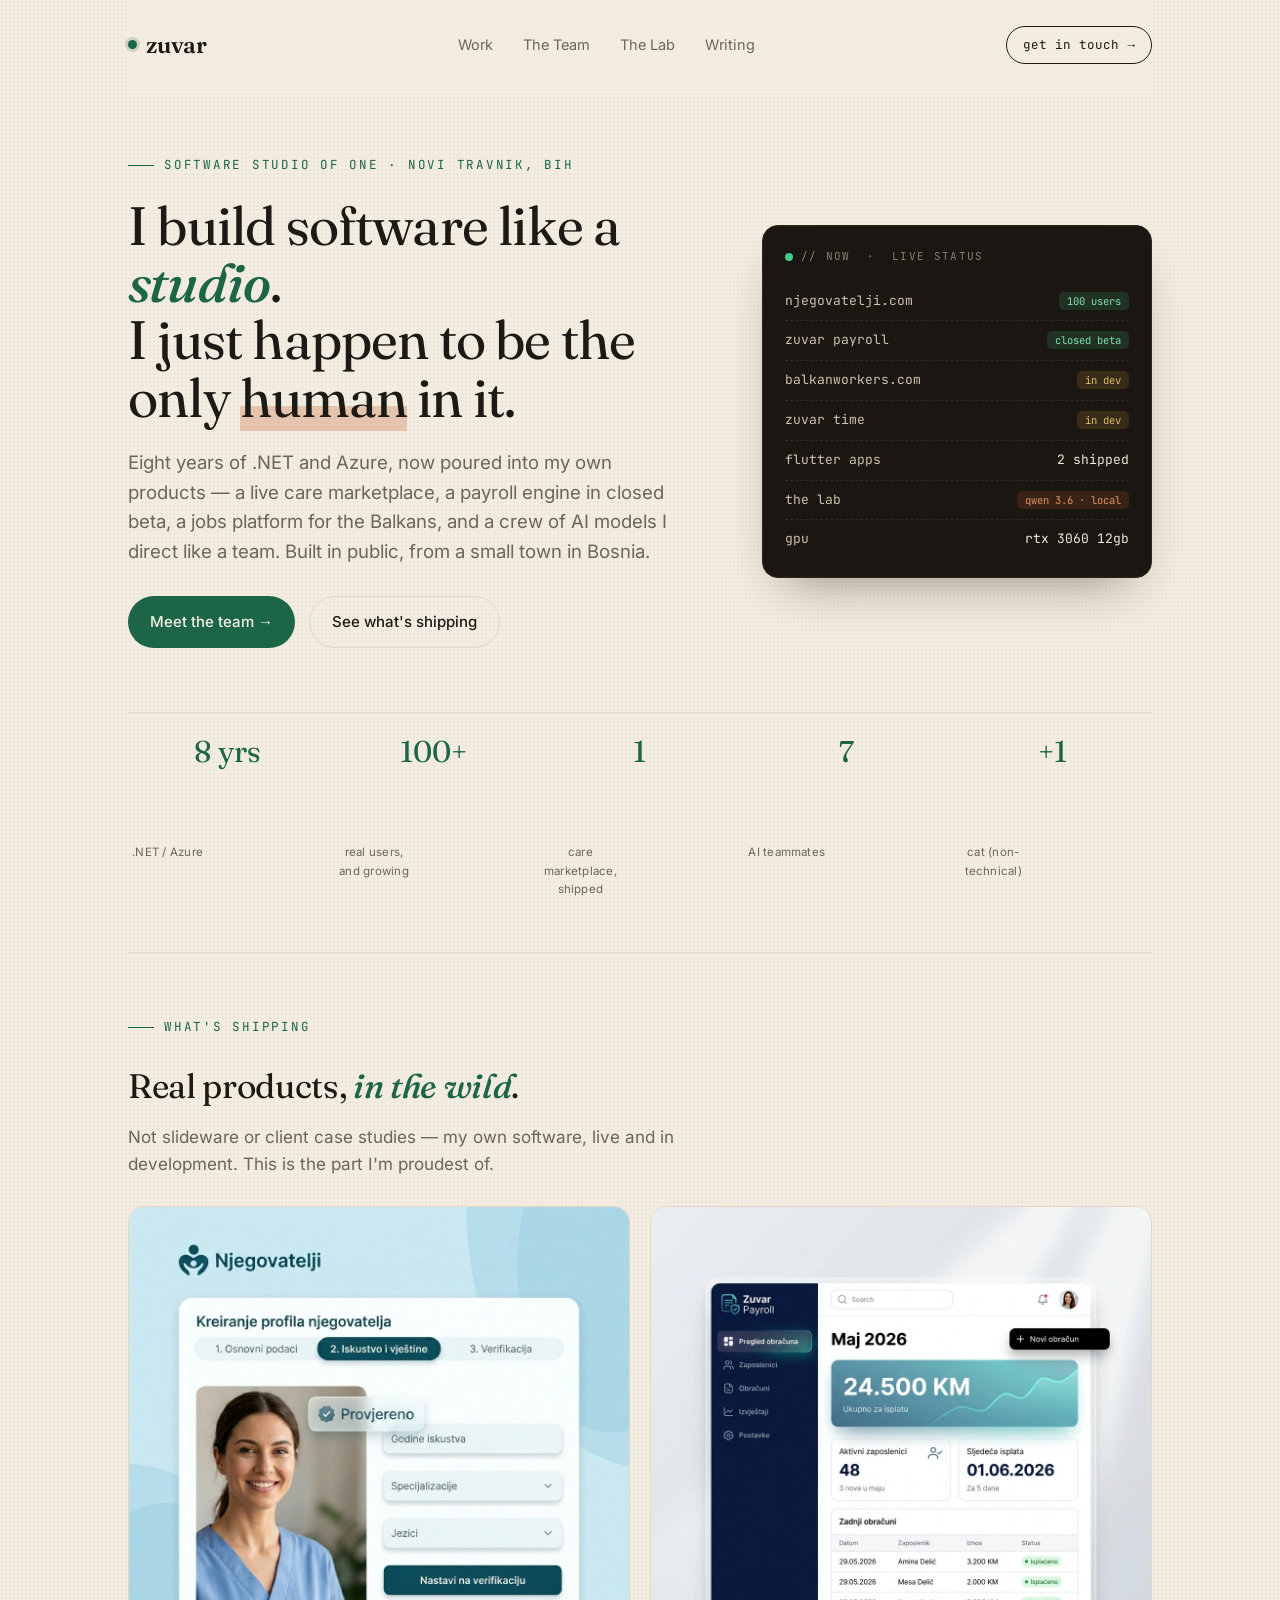
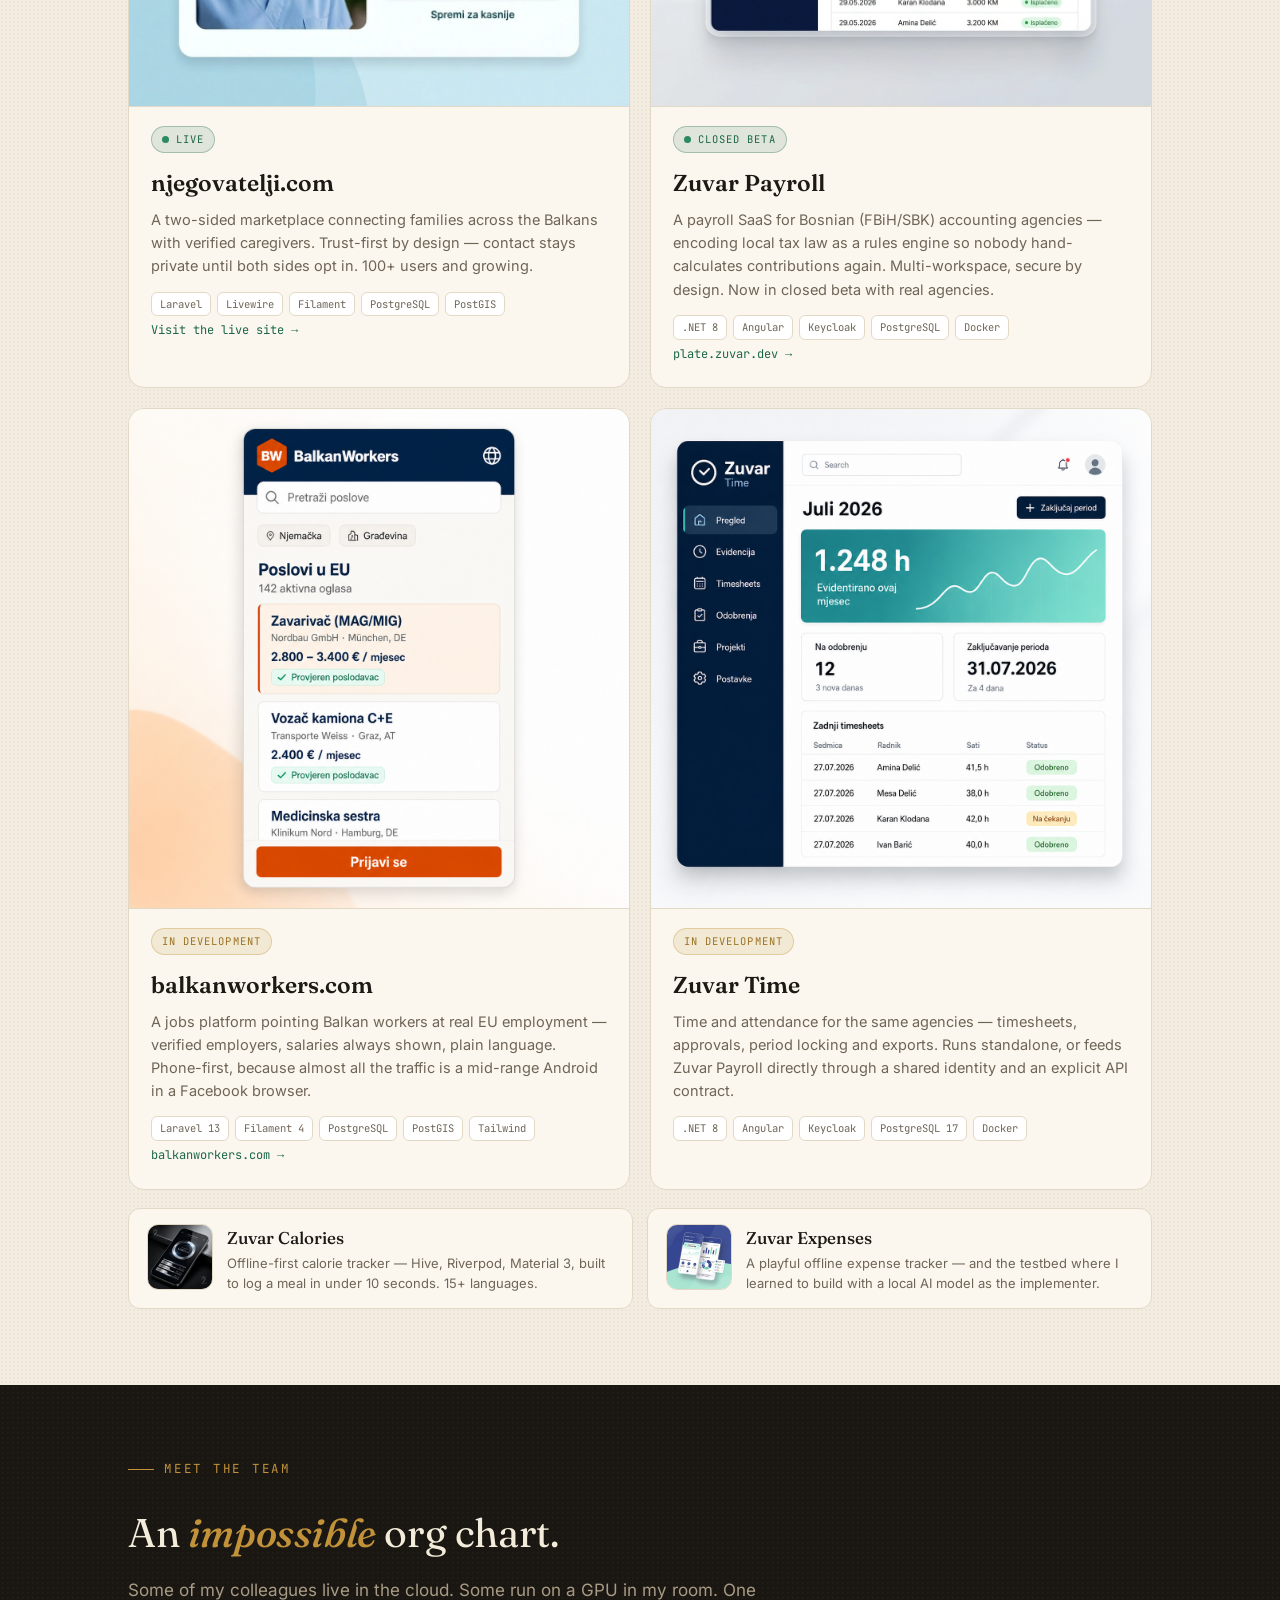
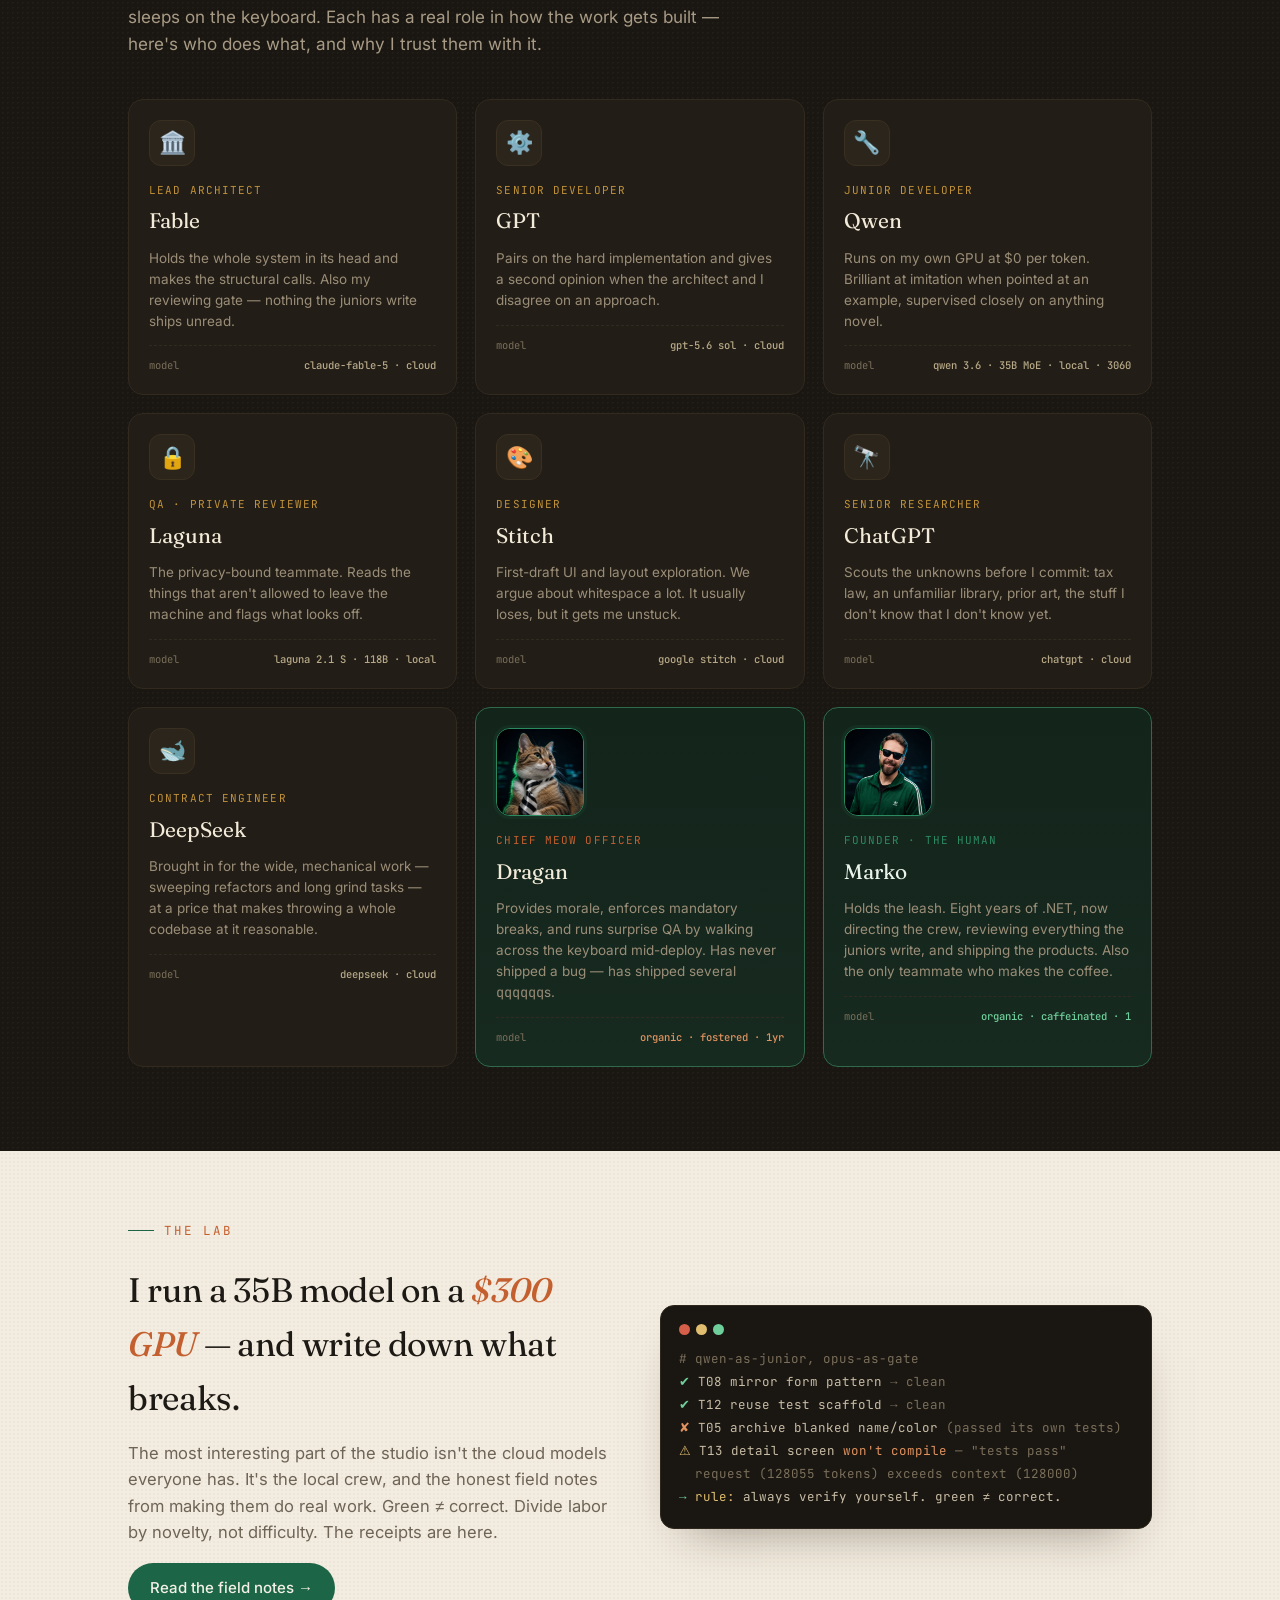
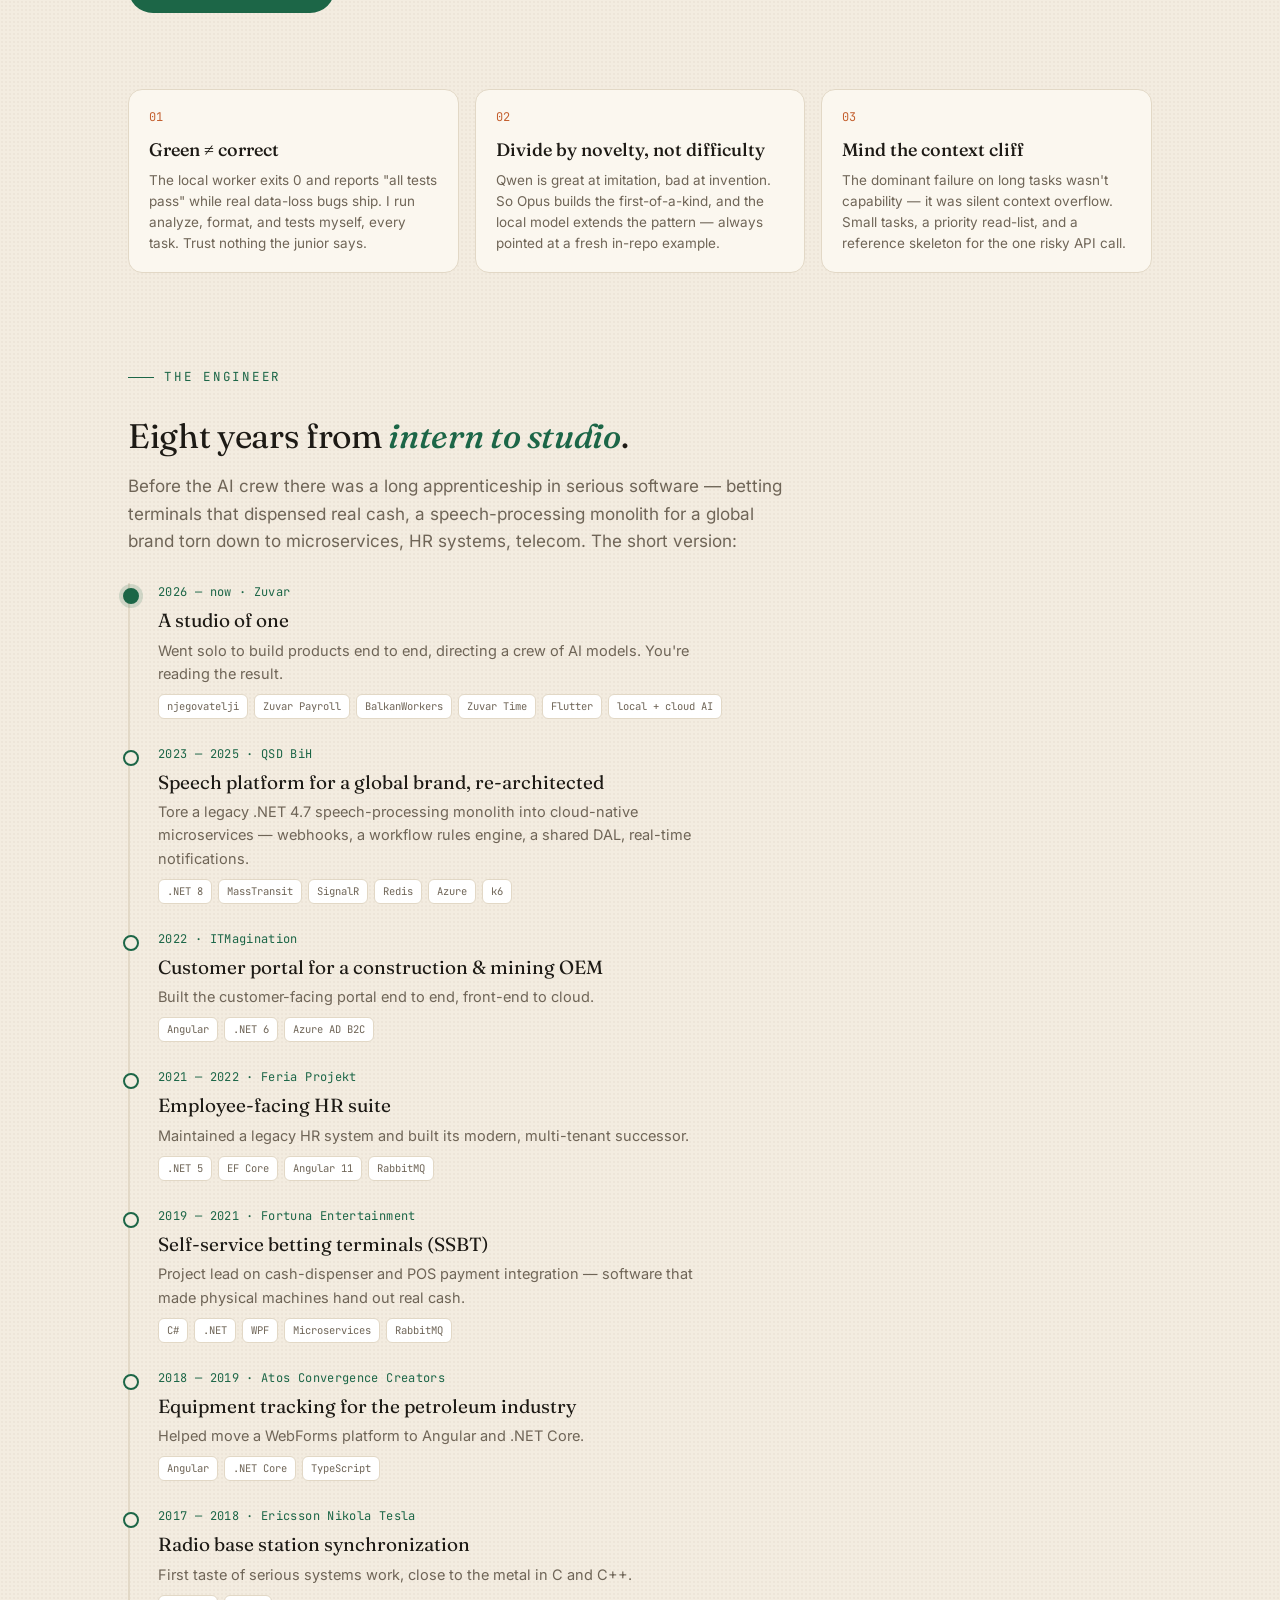
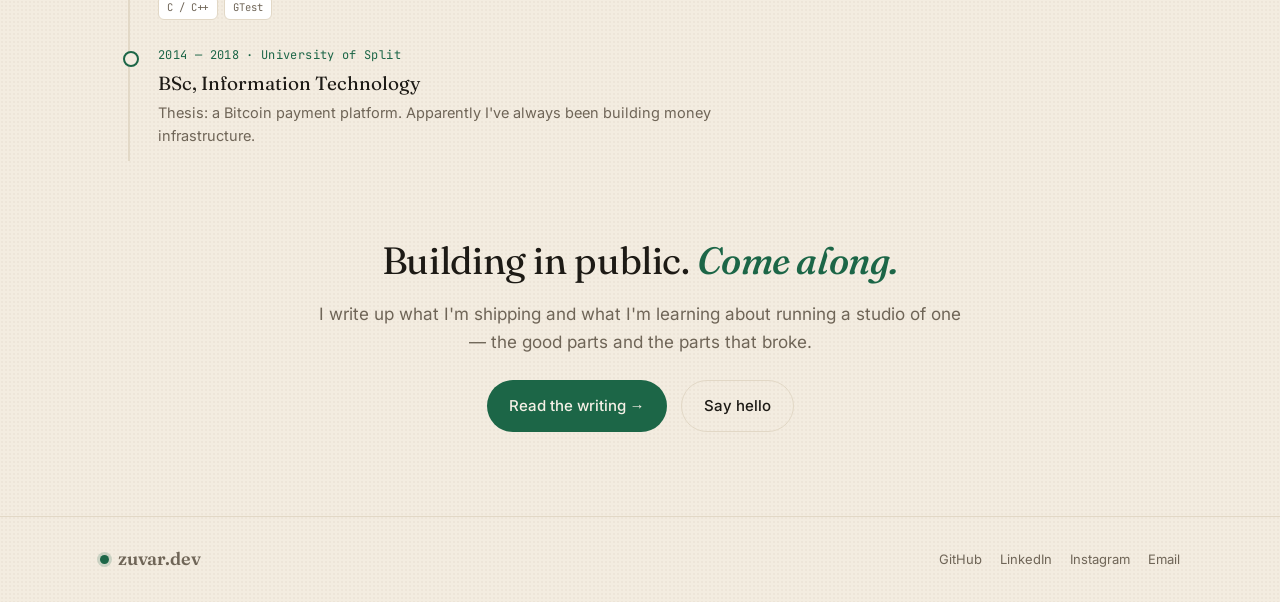
==== commit a5e6e7d2: "update 28.7." ====
--- a/index.html
+++ b/index.html
@@ -35,7 +35,7 @@
     <div>
       <div class="eyebrow">Software studio of one · Novi Travnik, BiH</div>
       <h1>I build software like a <span class="ital">studio</span>.<br>I just happen to be the only <span class="u">human</span> in it.</h1>
-      <p class="lede">Eight years of .NET and Azure, now poured into my own products — a live care marketplace, a payroll engine, and a crew of AI models I direct like a team. Built in public, from a small town in Bosnia.</p>
+      <p class="lede">Eight years of .NET and Azure, now poured into my own products — a live care marketplace, a payroll engine in closed beta, a jobs platform for the Balkans, and a crew of AI models I direct like a team. Built in public, from a small town in Bosnia.</p>
       <div class="cta-row">
         <a class="btn btn-pri" href="#team">Meet the team →</a>
         <a class="btn btn-sec" href="#work">See what's shipping</a>
@@ -45,7 +45,9 @@
     <aside class="now">
       <div class="top"><span class="live"></span> // now &nbsp;·&nbsp; live status</div>
       <div class="row"><span class="k">njegovatelji.com</span><span class="v"><span class="tag t-live">100 users</span></span></div>
-      <div class="row"><span class="k">zuvar payroll</span><span class="v"><span class="tag t-dev">in dev</span></span></div>
+      <div class="row"><span class="k">zuvar payroll</span><span class="v"><span class="tag t-live">closed beta</span></span></div>
+      <div class="row"><span class="k">balkanworkers.com</span><span class="v"><span class="tag t-dev">in dev</span></span></div>
+      <div class="row"><span class="k">zuvar time</span><span class="v"><span class="tag t-dev">in dev</span></span></div>
       <div class="row"><span class="k">flutter apps</span><span class="v">2 shipped</span></div>
       <div class="row"><span class="k">the lab</span><span class="v"><span class="tag t-lab">qwen 3.6 · local</span></span></div>
       <div class="row"><span class="k">gpu</span><span class="v">rtx 3060 12gb</span></div>
@@ -57,7 +59,7 @@
     <div class="stat"><div class="big">8 yrs</div><div class="lab">.NET / Azure</div></div>
     <div class="stat"><div class="big">100+</div><div class="lab">real users, and growing</div></div>
     <div class="stat"><div class="big">1</div><div class="lab">care marketplace, shipped</div></div>
-    <div class="stat"><div class="big">6</div><div class="lab">AI teammates</div></div>
+    <div class="stat"><div class="big">7</div><div class="lab">AI teammates</div></div>
     <div class="stat"><div class="big">+1</div><div class="lab">cat (non-technical)</div></div>
   </div>
 </div>
@@ -90,10 +92,38 @@
           <img src="design-assets/shots/zuvar-payroll.png" alt="Zuvar Payroll" onerror="this.remove()">
         </div>
         <div class="body">
+          <span class="badge badge-live"><span class="live-dot"></span> Closed beta</span>
+          <h3><a href="https://plate.zuvar.dev" target="_blank" rel="noopener">Zuvar Payroll</a></h3>
+          <p>A payroll SaaS for Bosnian (FBiH/SBK) accounting agencies — encoding local tax law as a rules engine so nobody hand-calculates contributions again. Multi-workspace, secure by design. Now in closed beta with real agencies.</p>
+          <div class="stack"><span>.NET 8</span><span>Angular</span><span>Keycloak</span><span>PostgreSQL</span><span>Docker</span></div>
+          <a class="ship-visit" href="https://plate.zuvar.dev" target="_blank" rel="noopener">plate.zuvar.dev →</a>
+        </div>
+      </article>
+
+      <article class="ship">
+        <div class="shot">
+          <span class="ph">screenshot → shots/balkanworkers.png</span>
+          <img src="design-assets/shots/balkanworkers.png" alt="BalkanWorkers" onerror="this.remove()">
+        </div>
+        <div class="body">
           <span class="badge badge-dev">In development</span>
-          <h3>Zuvar Payroll</h3>
-          <p>A payroll SaaS for Bosnian (FBiH/SBK) accounting agencies — encoding local tax law as a rules engine so nobody hand-calculates contributions again. Multi-workspace, secure by design.</p>
-          <div class="stack"><span>.NET 8</span><span>Angular</span><span>Keycloak</span><span>PostgreSQL</span><span>Docker</span></div>
+          <h3><a href="https://balkanworkers.com" target="_blank" rel="noopener">balkanworkers.com</a></h3>
+          <p>A jobs platform pointing Balkan workers at real EU employment — verified employers, salaries always shown, plain language. Phone-first, because almost all the traffic is a mid-range Android in a Facebook browser.</p>
+          <div class="stack"><span>Laravel 13</span><span>Filament 4</span><span>PostgreSQL</span><span>PostGIS</span><span>Tailwind</span></div>
+          <a class="ship-visit" href="https://balkanworkers.com" target="_blank" rel="noopener">balkanworkers.com →</a>
+        </div>
+      </article>
+
+      <article class="ship">
+        <div class="shot">
+          <span class="ph">screenshot → shots/zuvar-time.png</span>
+          <img src="design-assets/shots/zuvar-time.png" alt="Zuvar Time" onerror="this.remove()">
+        </div>
+        <div class="body">
+          <span class="badge badge-dev">In development</span>
+          <h3>Zuvar Time</h3>
+          <p>Time and attendance for the same agencies — timesheets, approvals, period locking and exports. Runs standalone, or feeds Zuvar Payroll directly through a shared identity and an explicit API contract.</p>
+          <div class="stack"><span>.NET 8</span><span>Angular</span><span>Keycloak</span><span>PostgreSQL 17</span><span>Docker</span></div>
         </div>
       </article>
     </div>
@@ -116,9 +146,9 @@
       <div class="member">
         <div class="ava">🏛️</div>
         <div class="role">Lead Architect</div>
-        <div class="name">Opus</div>
+        <div class="name">Fable</div>
         <div class="desc">Holds the whole system in its head and makes the structural calls. Also my reviewing gate — nothing the juniors write ships unread.</div>
-        <div class="model"><span>model</span><b>claude-opus-4.8 · cloud</b></div>
+        <div class="model"><span>model</span><b>claude-fable-5 · cloud</b></div>
       </div>
 
       <div class="member">
@@ -126,7 +156,7 @@
         <div class="role">Senior Developer</div>
         <div class="name">GPT</div>
         <div class="desc">Pairs on the hard implementation and gives a second opinion when the architect and I disagree on an approach.</div>
-        <div class="model"><span>model</span><b>gpt-5.5 · cloud</b></div>
+        <div class="model"><span>model</span><b>gpt-5.6 sol · cloud</b></div>
       </div>
 
       <div class="member">
@@ -140,9 +170,9 @@
       <div class="member">
         <div class="ava">🔒</div>
         <div class="role">QA · Private Reviewer</div>
-        <div class="name">Gemma</div>
+        <div class="name">Laguna</div>
         <div class="desc">The privacy-bound teammate. Reads the things that aren't allowed to leave the machine and flags what looks off.</div>
-        <div class="model"><span>model</span><b>gemma 4 · 12B · local</b></div>
+        <div class="model"><span>model</span><b>laguna 2.1 S · 118B · local</b></div>
       </div>
 
       <div class="member">
@@ -159,6 +189,14 @@
         <div class="name">ChatGPT</div>
         <div class="desc">Scouts the unknowns before I commit: tax law, an unfamiliar library, prior art, the stuff I don't know that I don't know yet.</div>
         <div class="model"><span>model</span><b>chatgpt · cloud</b></div>
+      </div>
+
+      <div class="member">
+        <div class="ava">🐋</div>
+        <div class="role">Contract Engineer</div>
+        <div class="name">DeepSeek</div>
+        <div class="desc">Brought in for the wide, mechanical work — sweeping refactors and long grind tasks — at a price that makes throwing a whole codebase at it reasonable.</div>
+        <div class="model"><span>model</span><b>deepseek · cloud</b></div>
       </div>
 
       <!-- DRAGAN -->
@@ -189,7 +227,7 @@
       <div class="eyebrow" style="color:var(--ember)">The Lab</div>
       <h2>I run a 35B model on a <span class="ital">$300 GPU</span> — and write down what breaks.</h2>
       <p>The most interesting part of the studio isn't the cloud models everyone has. It's the local crew, and the honest field notes from making them do real work. Green ≠ correct. Divide labor by novelty, not difficulty. The receipts are here.</p>
-      <a class="btn btn-pri" href="writing/qwen-as-a-junior-dev.html">Read the field notes →</a>
+      <a class="btn btn-pri" href="writing/index.html">Read the field notes →</a>
     </div>
     <div class="terminal">
       <div class="bar"><i style="background:#d65f4a"></i><i style="background:#e0bd6f"></i><i style="background:#6fcf9b"></i></div>
@@ -221,7 +259,7 @@
         <div class="yr">2026 — now · Zuvar</div>
         <div class="co">A studio of one</div>
         <div class="ro">Went solo to build products end to end, directing a crew of AI models. You're reading the result.</div>
-        <div class="stack"><span>njegovatelji</span><span>Zuvar Payroll</span><span>Flutter</span><span>local + cloud AI</span></div>
+        <div class="stack"><span>njegovatelji</span><span>Zuvar Payroll</span><span>BalkanWorkers</span><span>Zuvar Time</span><span>Flutter</span><span>local + cloud AI</span></div>
       </div>
       <div class="item">
         <div class="yr">2023 — 2025 · QSD BiH</div>
--- a/styles.css
+++ b/styles.css
@@ -1,4 +1,12 @@
-@import url('https://fonts.googleapis.com/css2?family=Fraunces:ital,opsz,wght@0,9..144,400;0,9..144,600;1,9..144,500&family=Inter:wght@400;500;600&family=JetBrains+Mono:wght@400;500&display=swap');
+/* Self-hosted fonts (variable woff2, latin + latin-ext) — no third-party requests */
+@font-face{font-family:'Fraunces';font-style:normal;font-weight:400 600;font-display:swap;src:url('fonts/fraunces-latin.woff2') format('woff2');unicode-range:U+0000-00FF,U+0131,U+0152-0153,U+02BB-02BC,U+02C6,U+02DA,U+02DC,U+0304,U+0308,U+0329,U+2000-206F,U+20AC,U+2122,U+2191,U+2193,U+2212,U+2215,U+FEFF,U+FFFD}
+@font-face{font-family:'Fraunces';font-style:normal;font-weight:400 600;font-display:swap;src:url('fonts/fraunces-latin-ext.woff2') format('woff2');unicode-range:U+0100-02BA,U+02BD-02C5,U+02C7-02CC,U+02CE-02D7,U+02DD-02FF,U+0304,U+0308,U+0329,U+1D00-1DBF,U+1E00-1E9F,U+1EF2-1EFF,U+2020,U+20A0-20AB,U+20AD-20C0,U+2113,U+2C60-2C7F,U+A720-A7FF}
+@font-face{font-family:'Fraunces';font-style:italic;font-weight:500;font-display:swap;src:url('fonts/fraunces-italic-latin.woff2') format('woff2');unicode-range:U+0000-00FF,U+0131,U+0152-0153,U+02BB-02BC,U+02C6,U+02DA,U+02DC,U+0304,U+0308,U+0329,U+2000-206F,U+20AC,U+2122,U+2191,U+2193,U+2212,U+2215,U+FEFF,U+FFFD}
+@font-face{font-family:'Fraunces';font-style:italic;font-weight:500;font-display:swap;src:url('fonts/fraunces-italic-latin-ext.woff2') format('woff2');unicode-range:U+0100-02BA,U+02BD-02C5,U+02C7-02CC,U+02CE-02D7,U+02DD-02FF,U+0304,U+0308,U+0329,U+1D00-1DBF,U+1E00-1E9F,U+1EF2-1EFF,U+2020,U+20A0-20AB,U+20AD-20C0,U+2113,U+2C60-2C7F,U+A720-A7FF}
+@font-face{font-family:'Inter';font-style:normal;font-weight:400 600;font-display:swap;src:url('fonts/inter-latin.woff2') format('woff2');unicode-range:U+0000-00FF,U+0131,U+0152-0153,U+02BB-02BC,U+02C6,U+02DA,U+02DC,U+0304,U+0308,U+0329,U+2000-206F,U+20AC,U+2122,U+2191,U+2193,U+2212,U+2215,U+FEFF,U+FFFD}
+@font-face{font-family:'Inter';font-style:normal;font-weight:400 600;font-display:swap;src:url('fonts/inter-latin-ext.woff2') format('woff2');unicode-range:U+0100-02BA,U+02BD-02C5,U+02C7-02CC,U+02CE-02D7,U+02DD-02FF,U+0304,U+0308,U+0329,U+1D00-1DBF,U+1E00-1E9F,U+1EF2-1EFF,U+2020,U+20A0-20AB,U+20AD-20C0,U+2113,U+2C60-2C7F,U+A720-A7FF}
+@font-face{font-family:'JetBrains Mono';font-style:normal;font-weight:400 500;font-display:swap;src:url('fonts/jetbrains-mono-latin.woff2') format('woff2');unicode-range:U+0000-00FF,U+0131,U+0152-0153,U+02BB-02BC,U+02C6,U+02DA,U+02DC,U+0304,U+0308,U+0329,U+2000-206F,U+20AC,U+2122,U+2191,U+2193,U+2212,U+2215,U+FEFF,U+FFFD}
+@font-face{font-family:'JetBrains Mono';font-style:normal;font-weight:400 500;font-display:swap;src:url('fonts/jetbrains-mono-latin-ext.woff2') format('woff2');unicode-range:U+0100-02BA,U+02BD-02C5,U+02C7-02CC,U+02CE-02D7,U+02DD-02FF,U+0304,U+0308,U+0329,U+1D00-1DBF,U+1E00-1E9F,U+1EF2-1EFF,U+2020,U+20A0-20AB,U+20AD-20C0,U+2113,U+2C60-2C7F,U+A720-A7FF}
 :root{
   --paper:#f3ece0;      /* warm bone */
   --paper2:#fbf7ef;
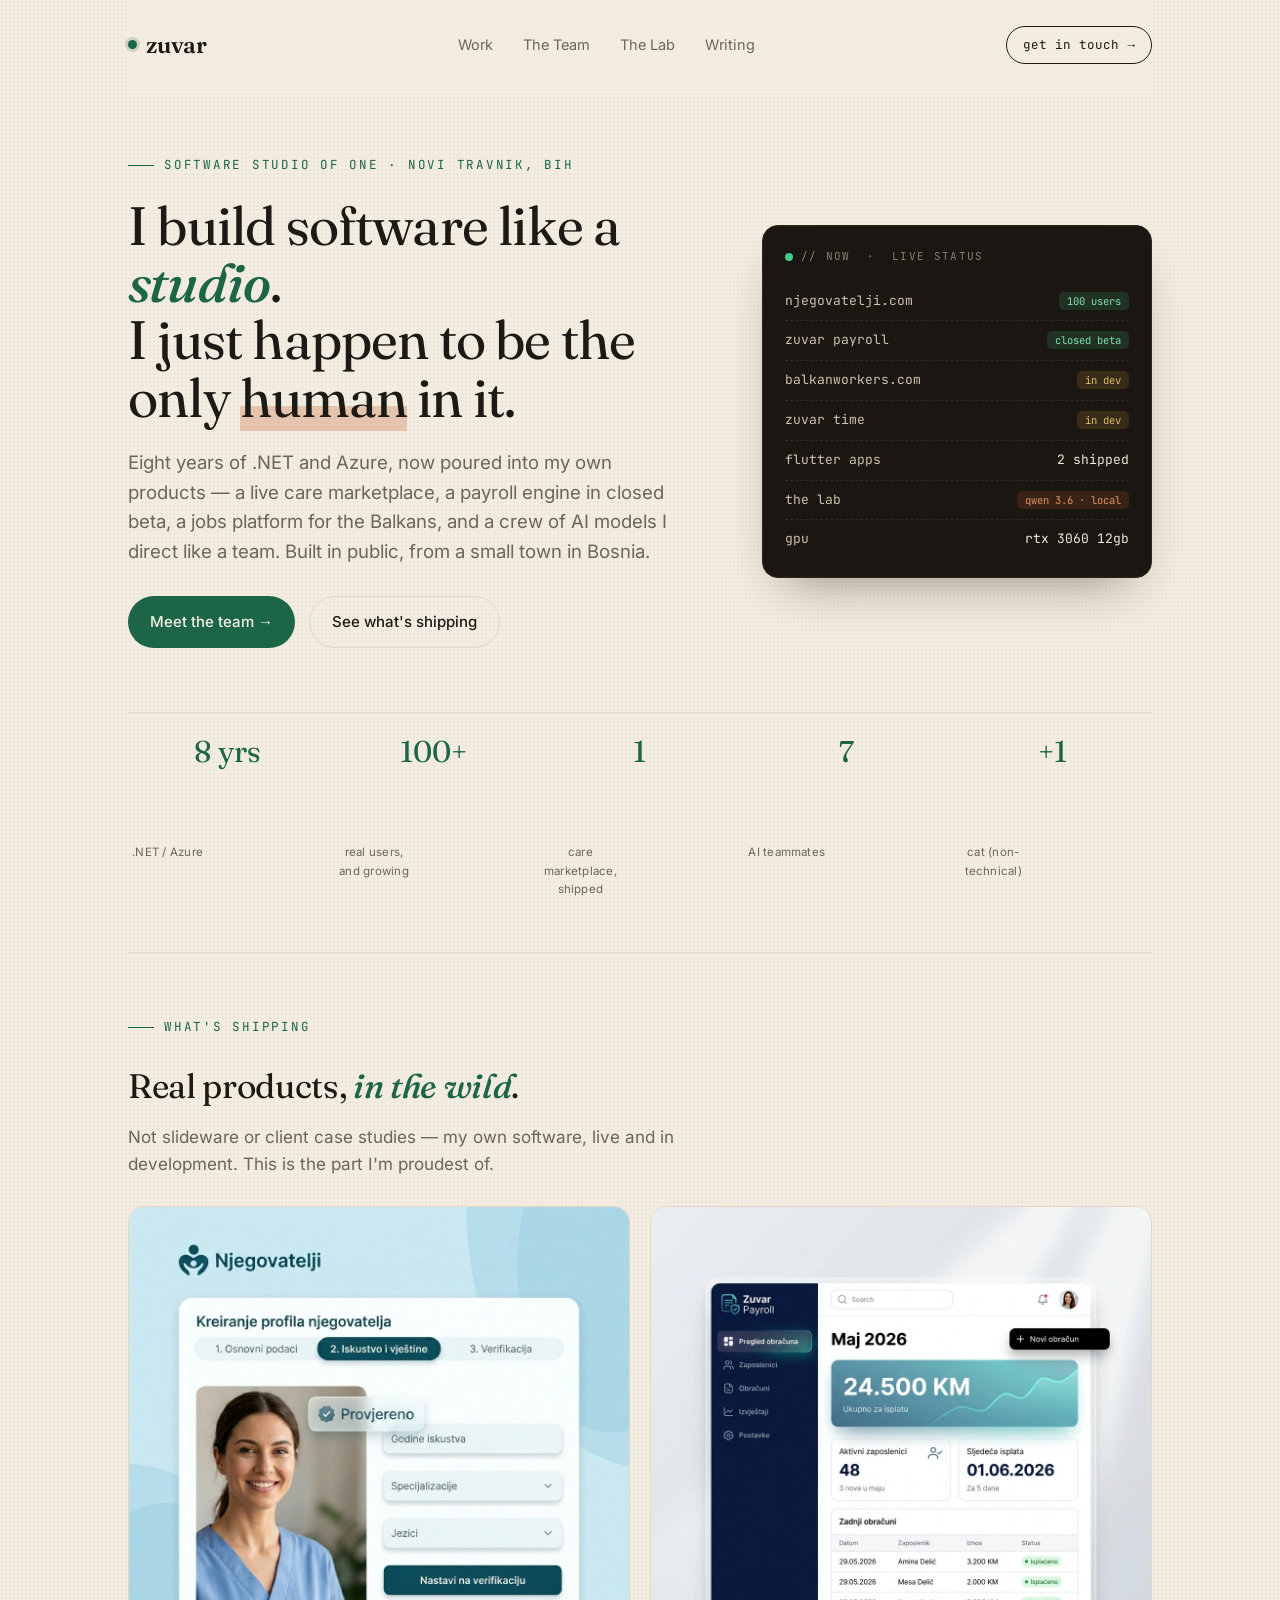
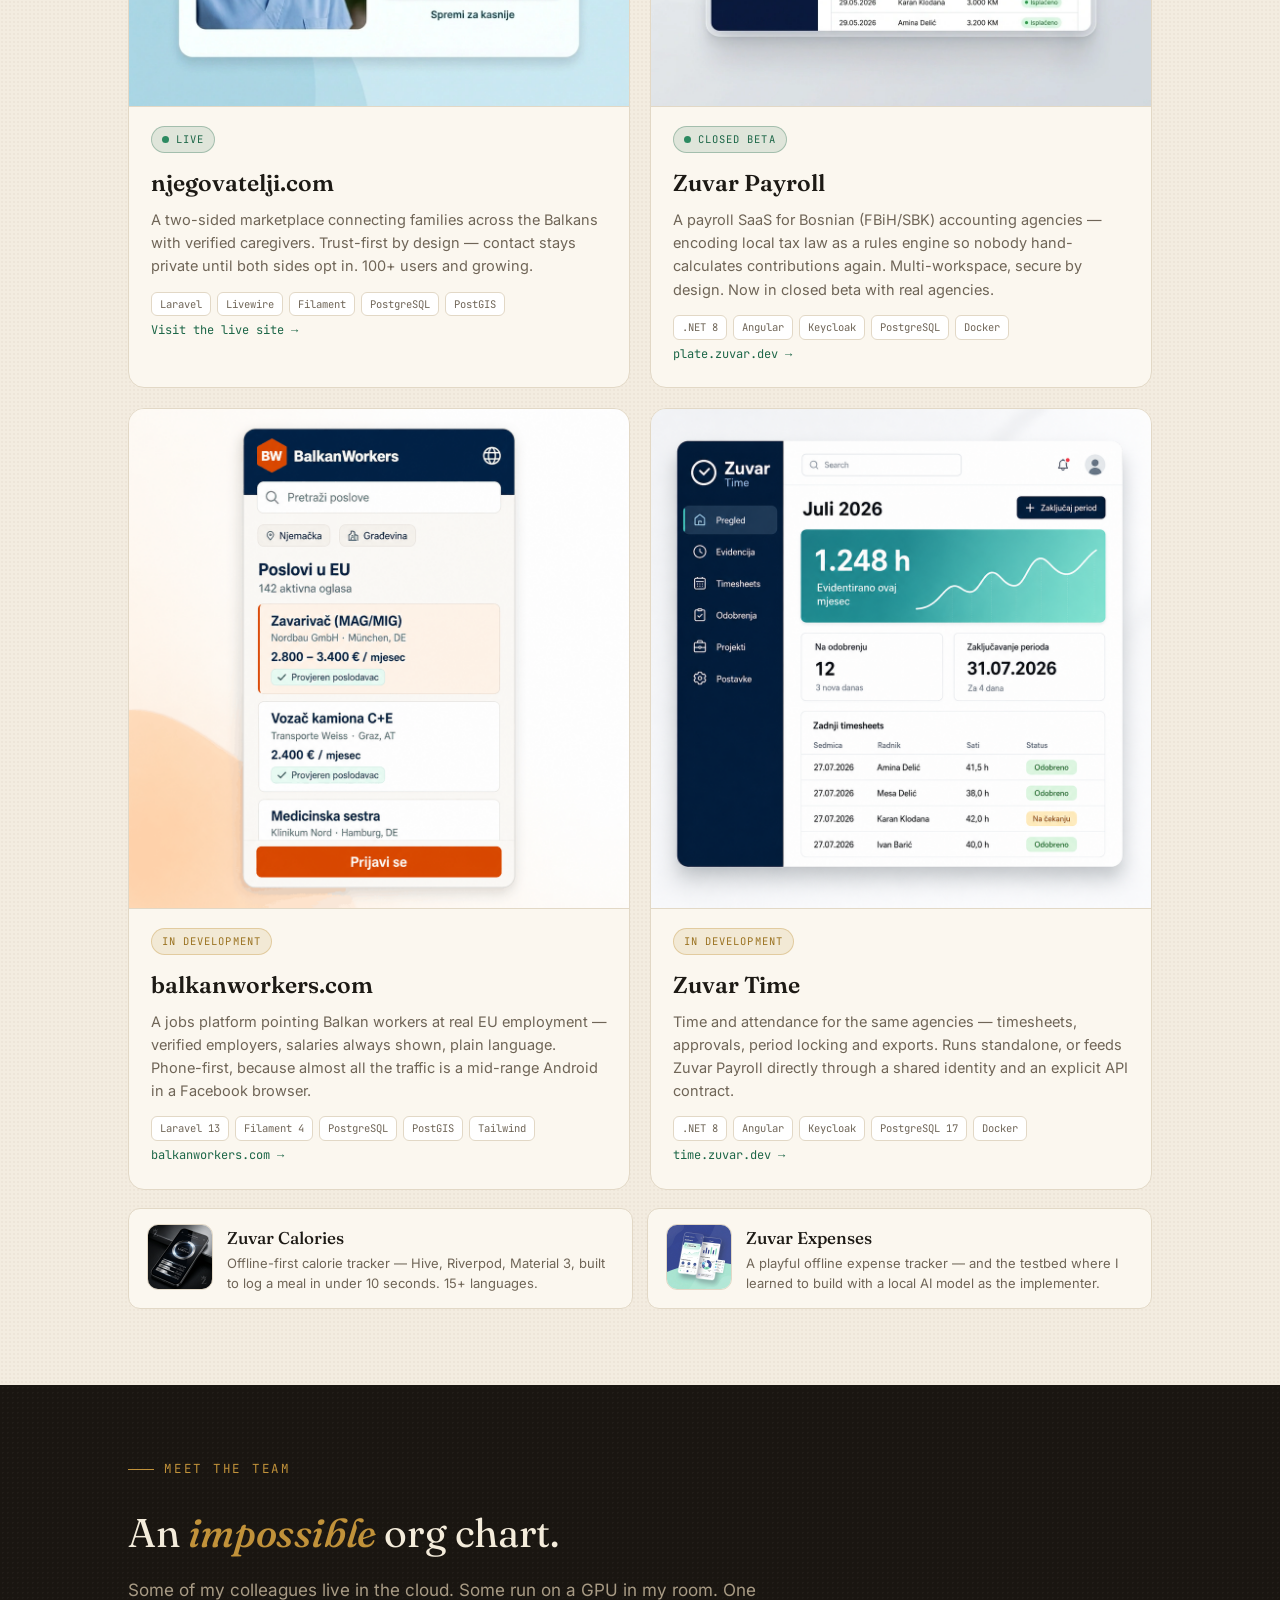
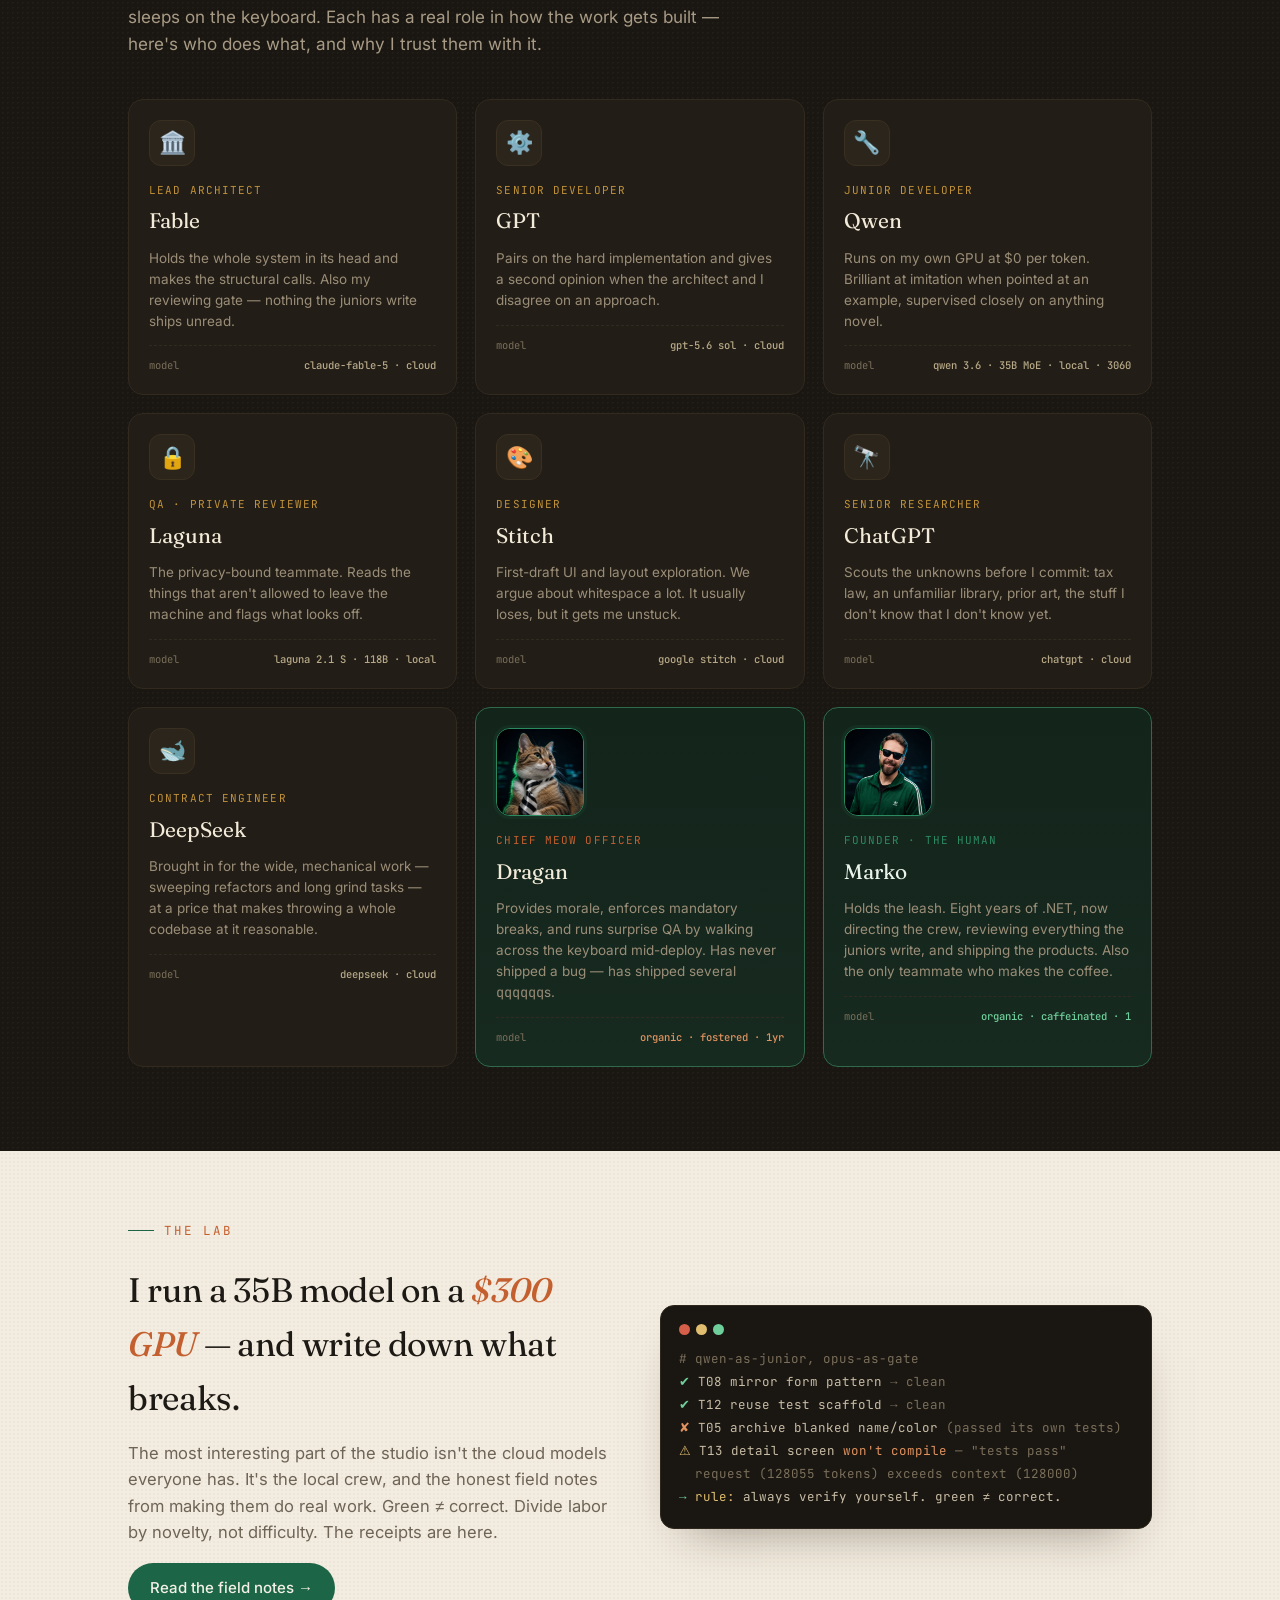
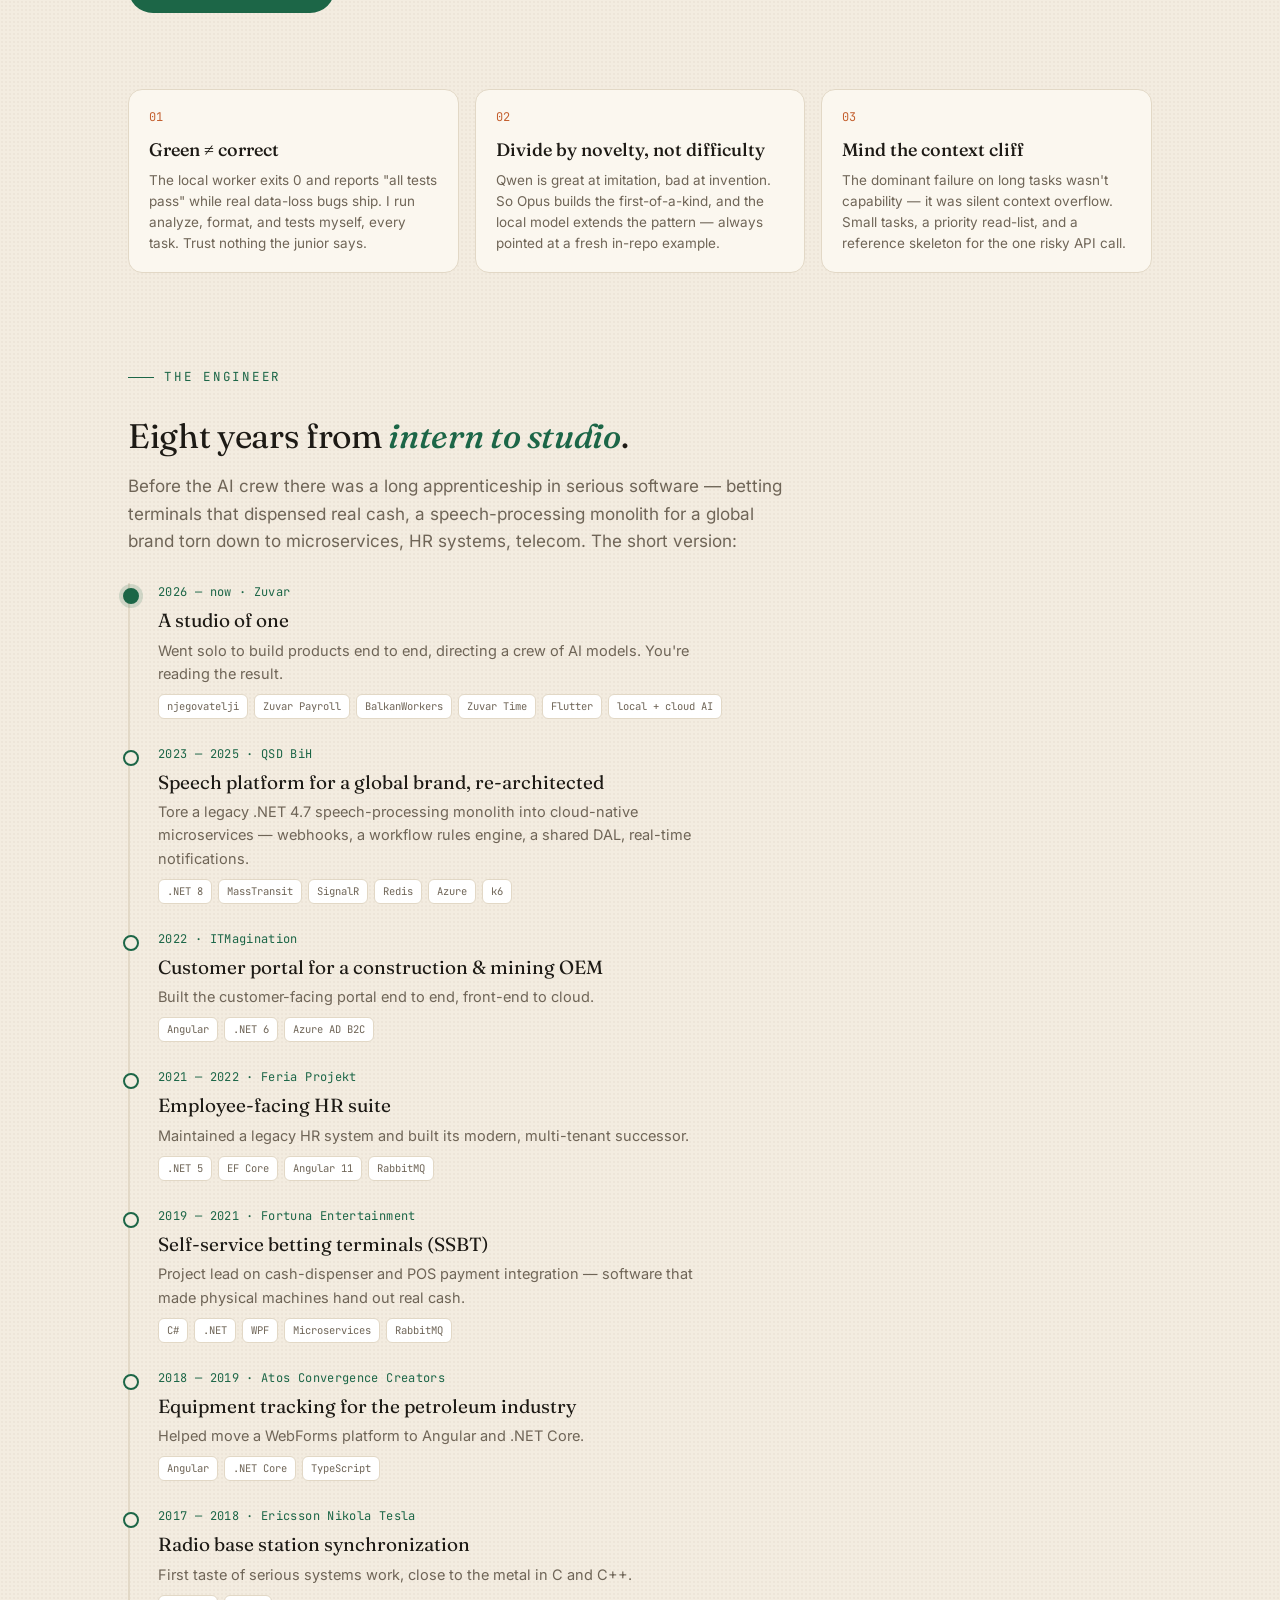
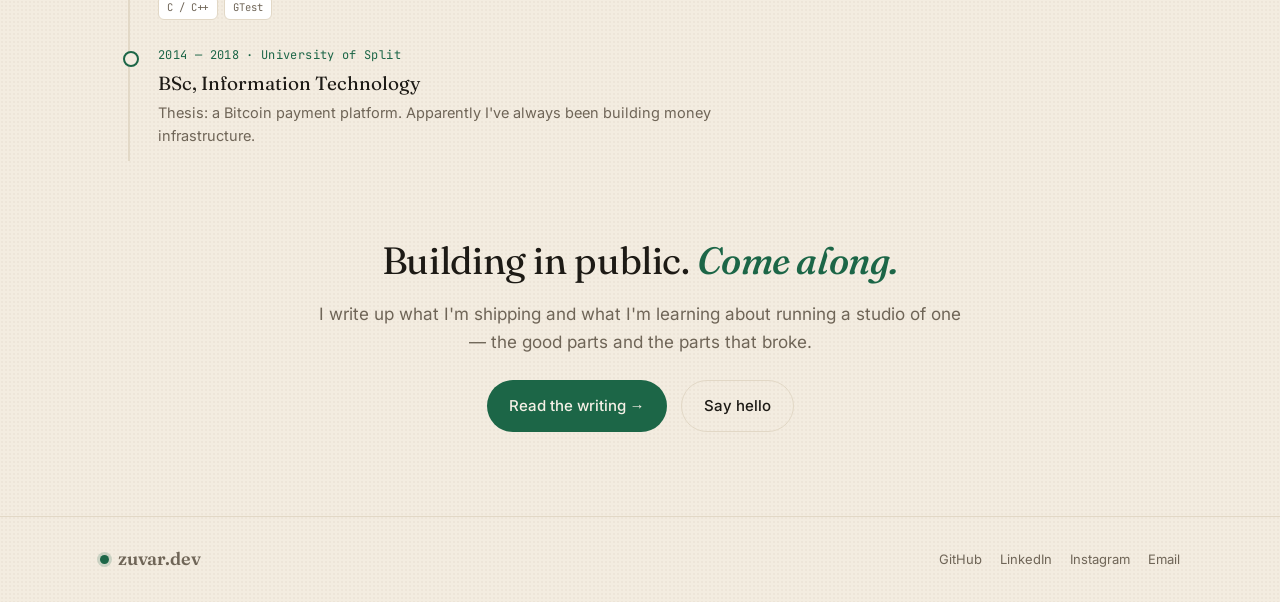
==== commit 41b8c381: "add url to time project card" ====
--- a/index.html
+++ b/index.html
@@ -121,9 +121,10 @@
         </div>
         <div class="body">
           <span class="badge badge-dev">In development</span>
-          <h3>Zuvar Time</h3>
+          <h3><a href="https://time.zuvar.dev/" target="_blank" rel="noopener">Zuvar Time</a></h3>
           <p>Time and attendance for the same agencies — timesheets, approvals, period locking and exports. Runs standalone, or feeds Zuvar Payroll directly through a shared identity and an explicit API contract.</p>
           <div class="stack"><span>.NET 8</span><span>Angular</span><span>Keycloak</span><span>PostgreSQL 17</span><span>Docker</span></div>
+          <a class="ship-visit" href="https://time.zuvar.dev/" target="_blank" rel="noopener">time.zuvar.dev →</a>
         </div>
       </article>
     </div>
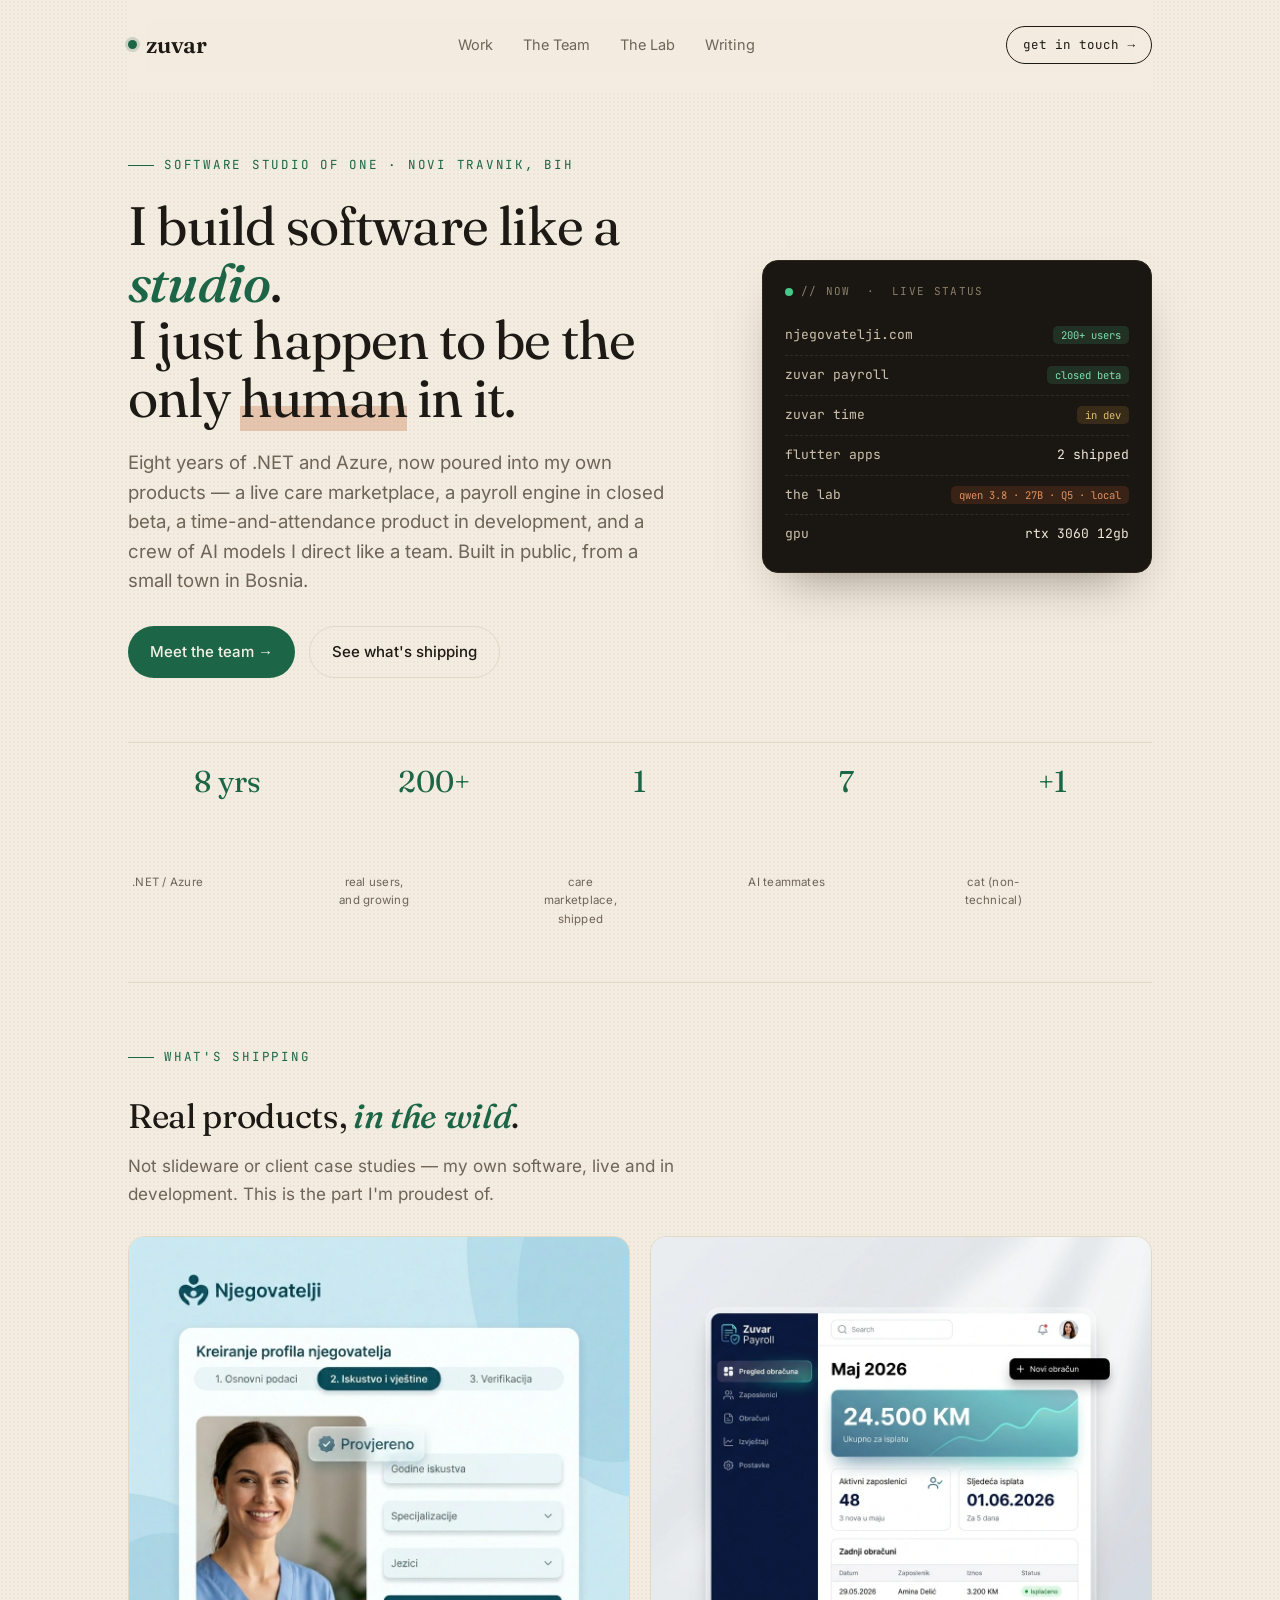
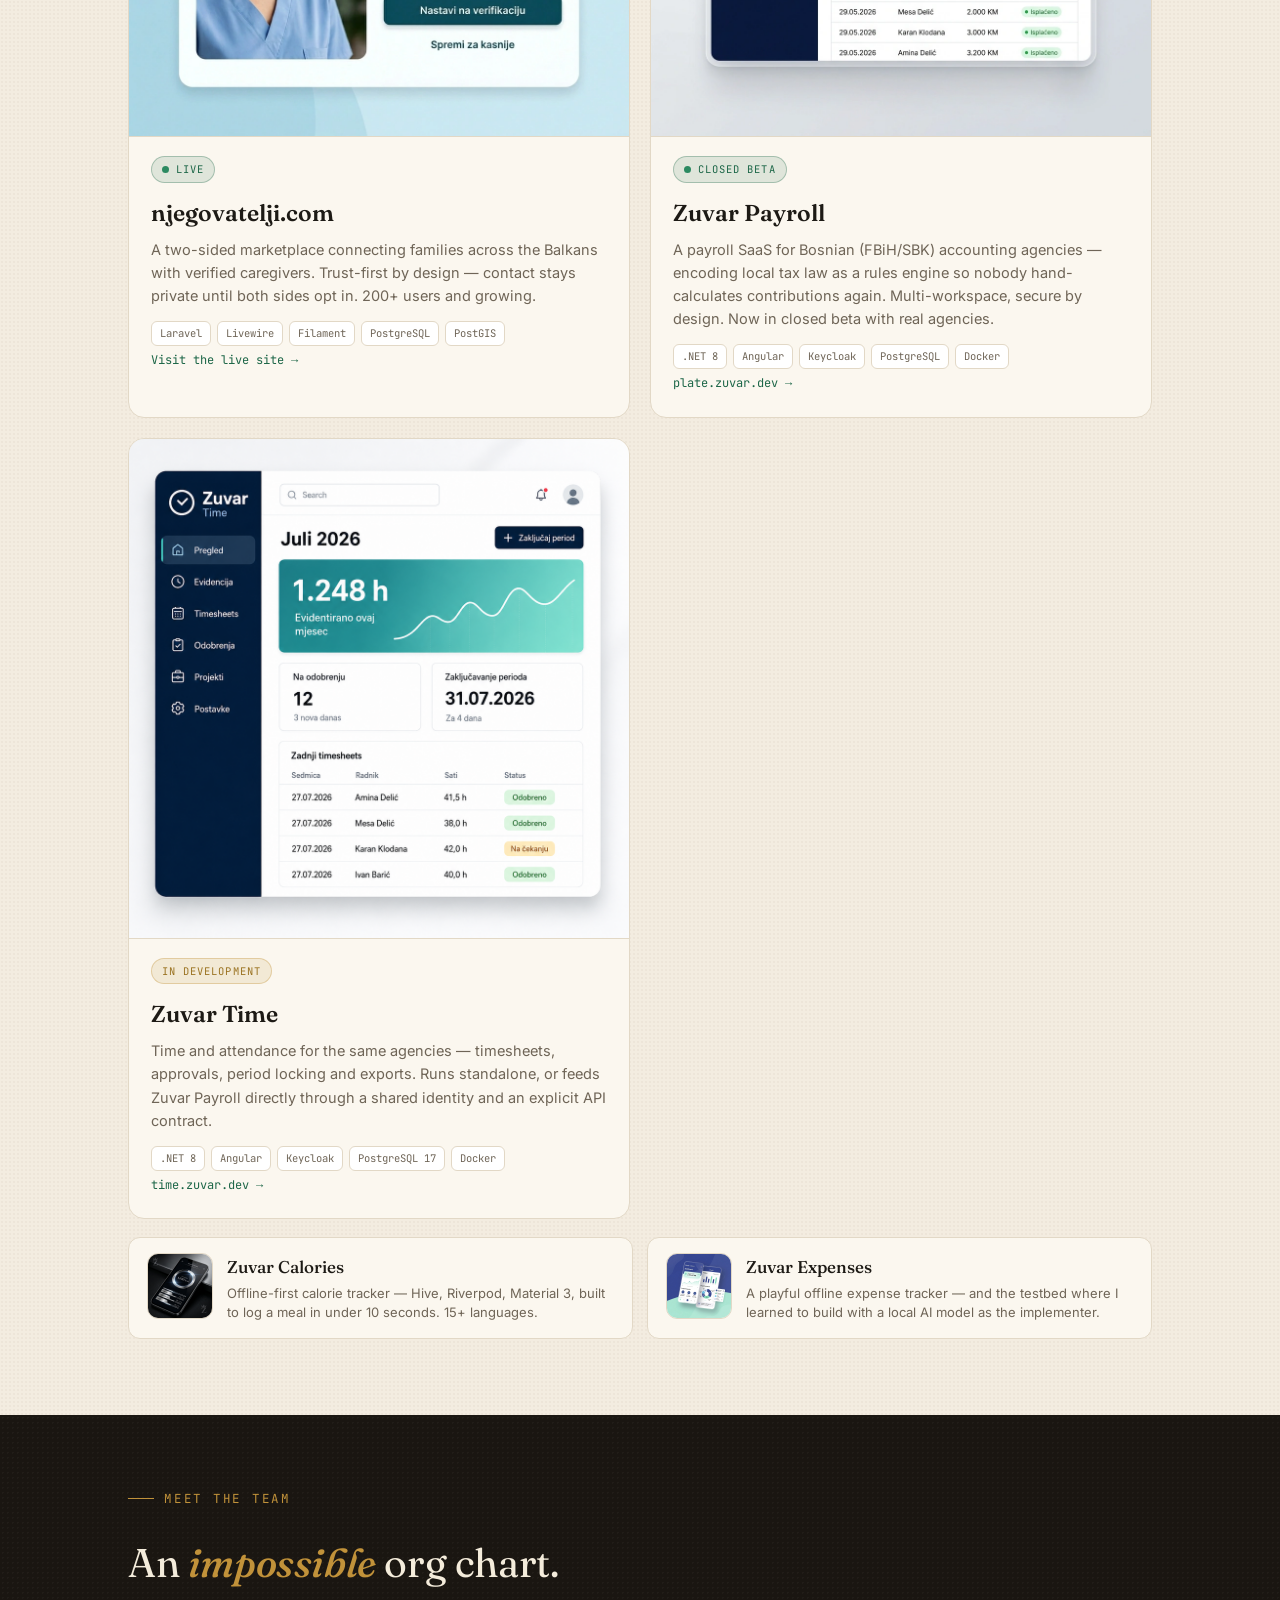
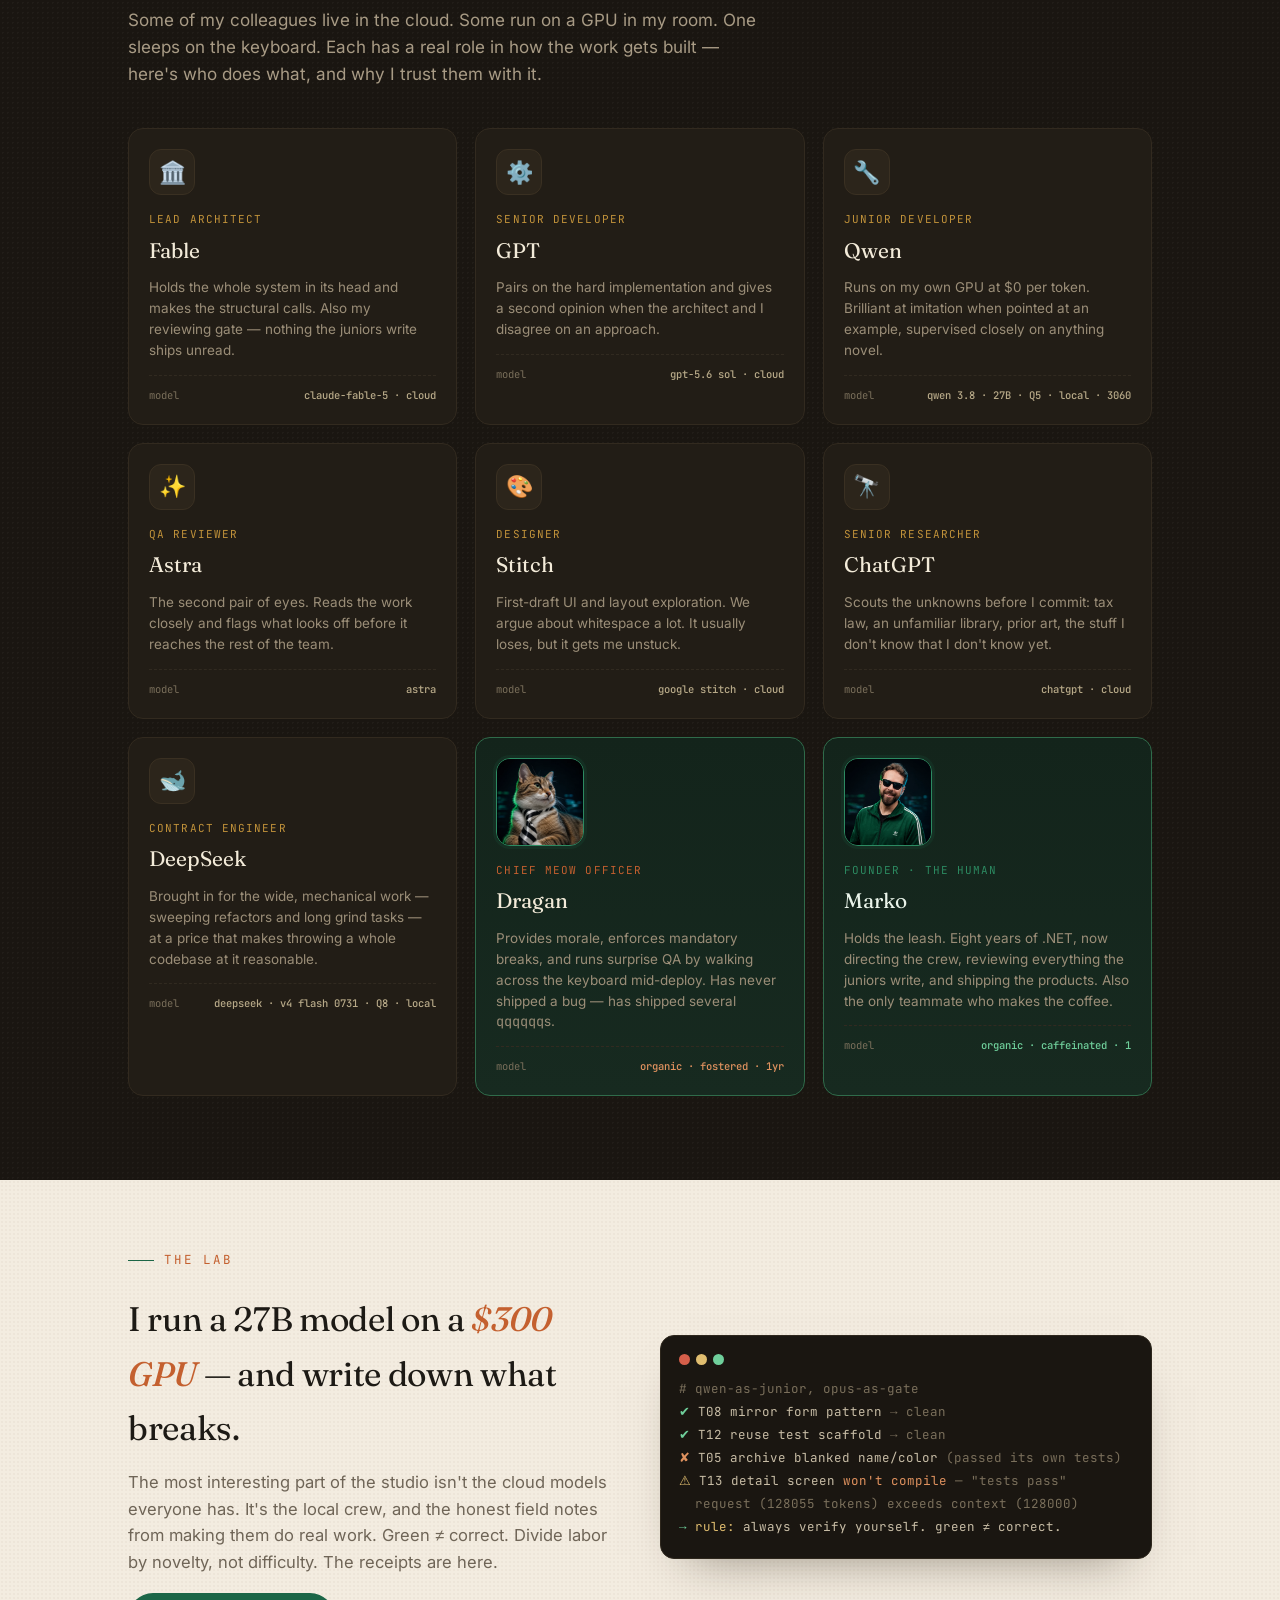
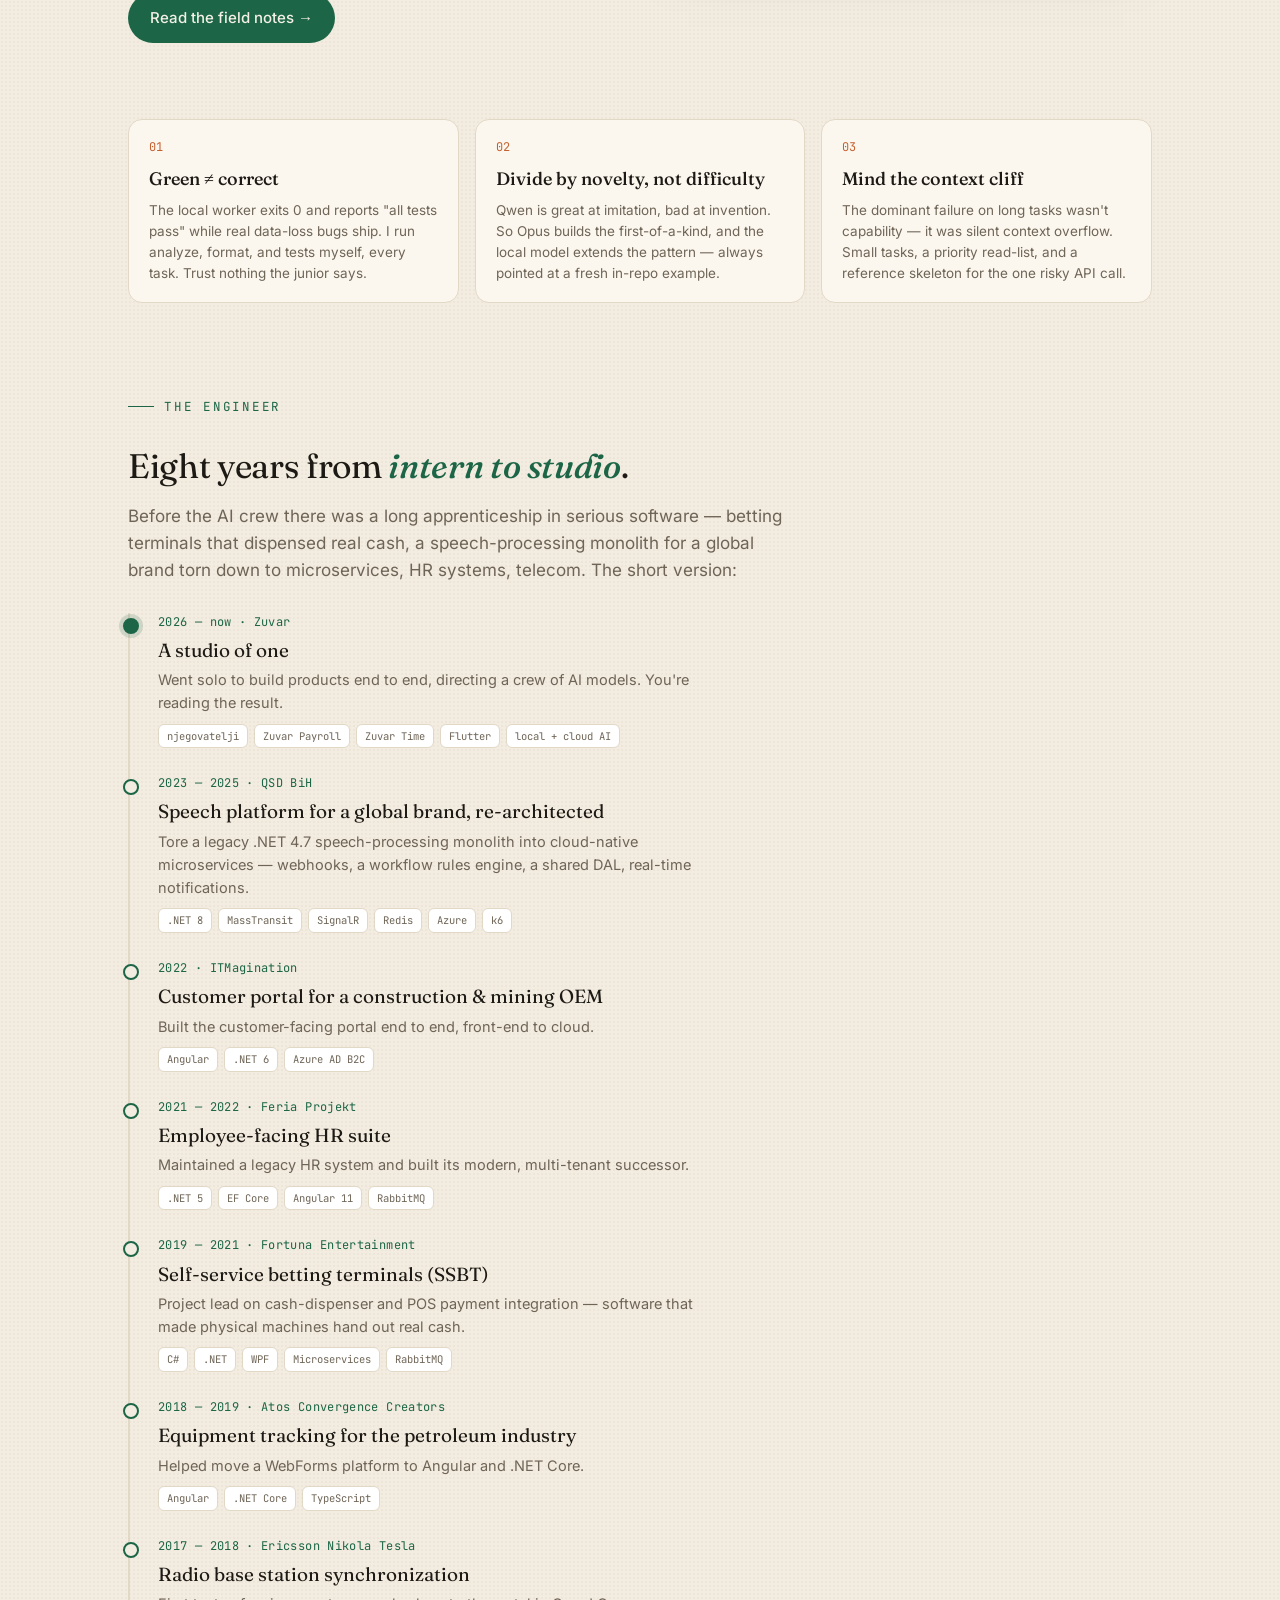
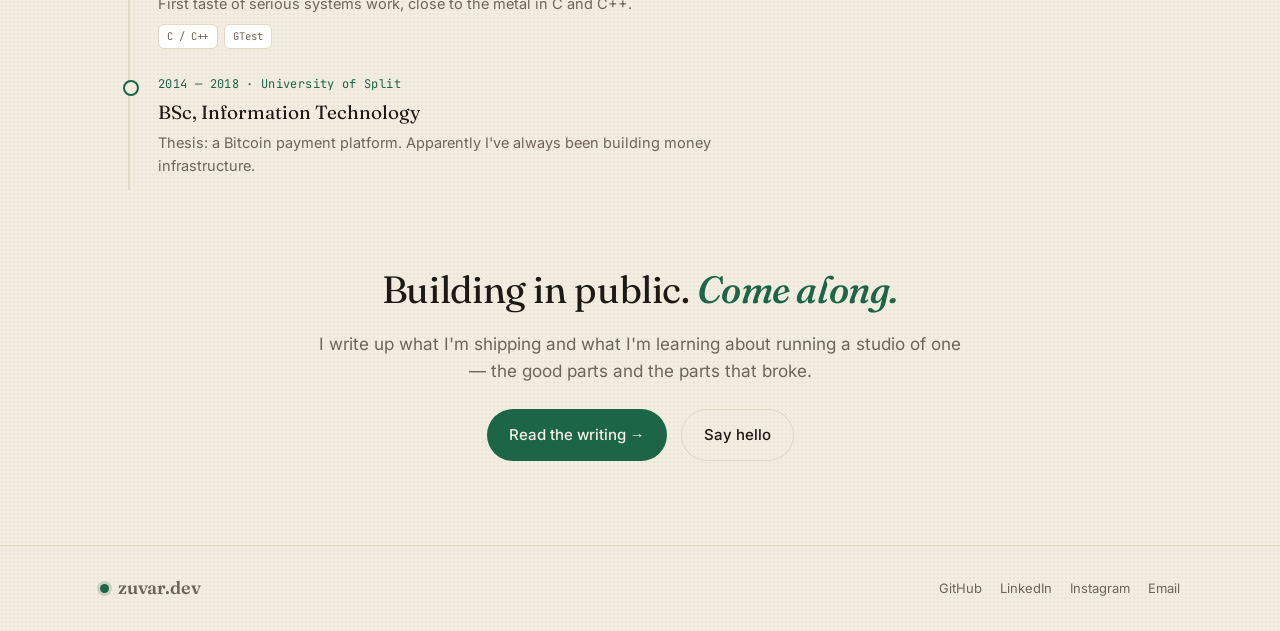
==== commit e661269e: "luna updates" ====
--- a/index.html
+++ b/index.html
@@ -35,7 +35,7 @@
     <div>
       <div class="eyebrow">Software studio of one · Novi Travnik, BiH</div>
       <h1>I build software like a <span class="ital">studio</span>.<br>I just happen to be the only <span class="u">human</span> in it.</h1>
-      <p class="lede">Eight years of .NET and Azure, now poured into my own products — a live care marketplace, a payroll engine in closed beta, a jobs platform for the Balkans, and a crew of AI models I direct like a team. Built in public, from a small town in Bosnia.</p>
+      <p class="lede">Eight years of .NET and Azure, now poured into my own products — a live care marketplace, a payroll engine in closed beta, a time-and-attendance product in development, and a crew of AI models I direct like a team. Built in public, from a small town in Bosnia.</p>
       <div class="cta-row">
         <a class="btn btn-pri" href="#team">Meet the team →</a>
         <a class="btn btn-sec" href="#work">See what's shipping</a>
@@ -44,12 +44,11 @@
 
     <aside class="now">
       <div class="top"><span class="live"></span> // now &nbsp;·&nbsp; live status</div>
-      <div class="row"><span class="k">njegovatelji.com</span><span class="v"><span class="tag t-live">100 users</span></span></div>
+      <div class="row"><span class="k">njegovatelji.com</span><span class="v"><span class="tag t-live">200+ users</span></span></div>
       <div class="row"><span class="k">zuvar payroll</span><span class="v"><span class="tag t-live">closed beta</span></span></div>
-      <div class="row"><span class="k">balkanworkers.com</span><span class="v"><span class="tag t-dev">in dev</span></span></div>
       <div class="row"><span class="k">zuvar time</span><span class="v"><span class="tag t-dev">in dev</span></span></div>
       <div class="row"><span class="k">flutter apps</span><span class="v">2 shipped</span></div>
-      <div class="row"><span class="k">the lab</span><span class="v"><span class="tag t-lab">qwen 3.6 · local</span></span></div>
+      <div class="row"><span class="k">the lab</span><span class="v"><span class="tag t-lab">qwen 3.8 · 27B · Q5 · local</span></span></div>
       <div class="row"><span class="k">gpu</span><span class="v">rtx 3060 12gb</span></div>
     </aside>
   </header>
@@ -57,7 +56,7 @@
   <!-- PROOF -->
   <div class="proof">
     <div class="stat"><div class="big">8 yrs</div><div class="lab">.NET / Azure</div></div>
-    <div class="stat"><div class="big">100+</div><div class="lab">real users, and growing</div></div>
+    <div class="stat"><div class="big">200+</div><div class="lab">real users, and growing</div></div>
     <div class="stat"><div class="big">1</div><div class="lab">care marketplace, shipped</div></div>
     <div class="stat"><div class="big">7</div><div class="lab">AI teammates</div></div>
     <div class="stat"><div class="big">+1</div><div class="lab">cat (non-technical)</div></div>
@@ -80,7 +79,7 @@
         <div class="body">
           <span class="badge badge-live"><span class="live-dot"></span> Live</span>
           <h3><a href="https://njegovatelji.com" target="_blank" rel="noopener">njegovatelji.com</a></h3>
-          <p>A two-sided marketplace connecting families across the Balkans with verified caregivers. Trust-first by design — contact stays private until both sides opt in. 100+ users and growing.</p>
+          <p>A two-sided marketplace connecting families across the Balkans with verified caregivers. Trust-first by design — contact stays private until both sides opt in. 200+ users and growing.</p>
           <div class="stack"><span>Laravel</span><span>Livewire</span><span>Filament</span><span>PostgreSQL</span><span>PostGIS</span></div>
           <a class="ship-visit" href="https://njegovatelji.com" target="_blank" rel="noopener">Visit the live site →</a>
         </div>
@@ -102,20 +101,6 @@
 
       <article class="ship">
         <div class="shot">
-          <span class="ph">screenshot → shots/balkanworkers.png</span>
-          <img src="design-assets/shots/balkanworkers.png" alt="BalkanWorkers" onerror="this.remove()">
-        </div>
-        <div class="body">
-          <span class="badge badge-dev">In development</span>
-          <h3><a href="https://balkanworkers.com" target="_blank" rel="noopener">balkanworkers.com</a></h3>
-          <p>A jobs platform pointing Balkan workers at real EU employment — verified employers, salaries always shown, plain language. Phone-first, because almost all the traffic is a mid-range Android in a Facebook browser.</p>
-          <div class="stack"><span>Laravel 13</span><span>Filament 4</span><span>PostgreSQL</span><span>PostGIS</span><span>Tailwind</span></div>
-          <a class="ship-visit" href="https://balkanworkers.com" target="_blank" rel="noopener">balkanworkers.com →</a>
-        </div>
-      </article>
-
-      <article class="ship">
-        <div class="shot">
           <span class="ph">screenshot → shots/zuvar-time.png</span>
           <img src="design-assets/shots/zuvar-time.png" alt="Zuvar Time" onerror="this.remove()">
         </div>
@@ -165,15 +150,15 @@
         <div class="role">Junior Developer</div>
         <div class="name">Qwen</div>
         <div class="desc">Runs on my own GPU at $0 per token. Brilliant at imitation when pointed at an example, supervised closely on anything novel.</div>
-        <div class="model"><span>model</span><b>qwen 3.6 · 35B MoE · local · 3060</b></div>
-      </div>
-
-      <div class="member">
-        <div class="ava">🔒</div>
-        <div class="role">QA · Private Reviewer</div>
-        <div class="name">Laguna</div>
-        <div class="desc">The privacy-bound teammate. Reads the things that aren't allowed to leave the machine and flags what looks off.</div>
-        <div class="model"><span>model</span><b>laguna 2.1 S · 118B · local</b></div>
+        <div class="model"><span>model</span><b>qwen 3.8 · 27B · Q5 · local · 3060</b></div>
+      </div>
+
+      <div class="member">
+        <div class="ava">✨</div>
+        <div class="role">QA Reviewer</div>
+        <div class="name">Astra</div>
+        <div class="desc">The second pair of eyes. Reads the work closely and flags what looks off before it reaches the rest of the team.</div>
+        <div class="model"><span>model</span><b>astra</b></div>
       </div>
 
       <div class="member">
@@ -197,7 +182,7 @@
         <div class="role">Contract Engineer</div>
         <div class="name">DeepSeek</div>
         <div class="desc">Brought in for the wide, mechanical work — sweeping refactors and long grind tasks — at a price that makes throwing a whole codebase at it reasonable.</div>
-        <div class="model"><span>model</span><b>deepseek · cloud</b></div>
+        <div class="model"><span>model</span><b>deepseek · v4 flash 0731 · Q8 · local</b></div>
       </div>
 
       <!-- DRAGAN -->
@@ -226,7 +211,7 @@
   <section class="lab" id="lab">
     <div>
       <div class="eyebrow" style="color:var(--ember)">The Lab</div>
-      <h2>I run a 35B model on a <span class="ital">$300 GPU</span> — and write down what breaks.</h2>
+      <h2>I run a 27B model on a <span class="ital">$300 GPU</span> — and write down what breaks.</h2>
       <p>The most interesting part of the studio isn't the cloud models everyone has. It's the local crew, and the honest field notes from making them do real work. Green ≠ correct. Divide labor by novelty, not difficulty. The receipts are here.</p>
       <a class="btn btn-pri" href="writing/index.html">Read the field notes →</a>
     </div>
@@ -260,7 +245,7 @@
         <div class="yr">2026 — now · Zuvar</div>
         <div class="co">A studio of one</div>
         <div class="ro">Went solo to build products end to end, directing a crew of AI models. You're reading the result.</div>
-        <div class="stack"><span>njegovatelji</span><span>Zuvar Payroll</span><span>BalkanWorkers</span><span>Zuvar Time</span><span>Flutter</span><span>local + cloud AI</span></div>
+        <div class="stack"><span>njegovatelji</span><span>Zuvar Payroll</span><span>Zuvar Time</span><span>Flutter</span><span>local + cloud AI</span></div>
       </div>
       <div class="item">
         <div class="yr">2023 — 2025 · QSD BiH</div>
@@ -314,7 +299,7 @@
     <p class="intro" style="margin:0 auto 24px">I write up what I'm shipping and what I'm learning about running a studio of one — the good parts and the parts that broke.</p>
     <div class="cta-row" style="justify-content:center">
       <a class="btn btn-pri" href="writing/index.html">Read the writing →</a>
-      <a class="btn btn-sec" href="mailto:zuvar.consulting@gmail.com">Say hello</a>
+      <a class="btn btn-sec" href="mailto:marko@zuvar.dev">Say hello</a>
     </div>
   </section>
 </div>
@@ -326,7 +311,7 @@
       <a href="https://github.com/m4rk4n" target="_blank" rel="noopener">GitHub</a>
       <a href="https://www.linkedin.com/in/marko-filipovi%C4%87-3a4837174/" target="_blank" rel="noopener">LinkedIn</a>
       <a href="https://www.instagram.com/m4rk4n.b4/" target="_blank" rel="noopener">Instagram</a>
-      <a href="mailto:zuvar.consulting@gmail.com">Email</a>
+      <a href="mailto:marko@zuvar.dev">Email</a>
     </div>
   </div>
 </footer>
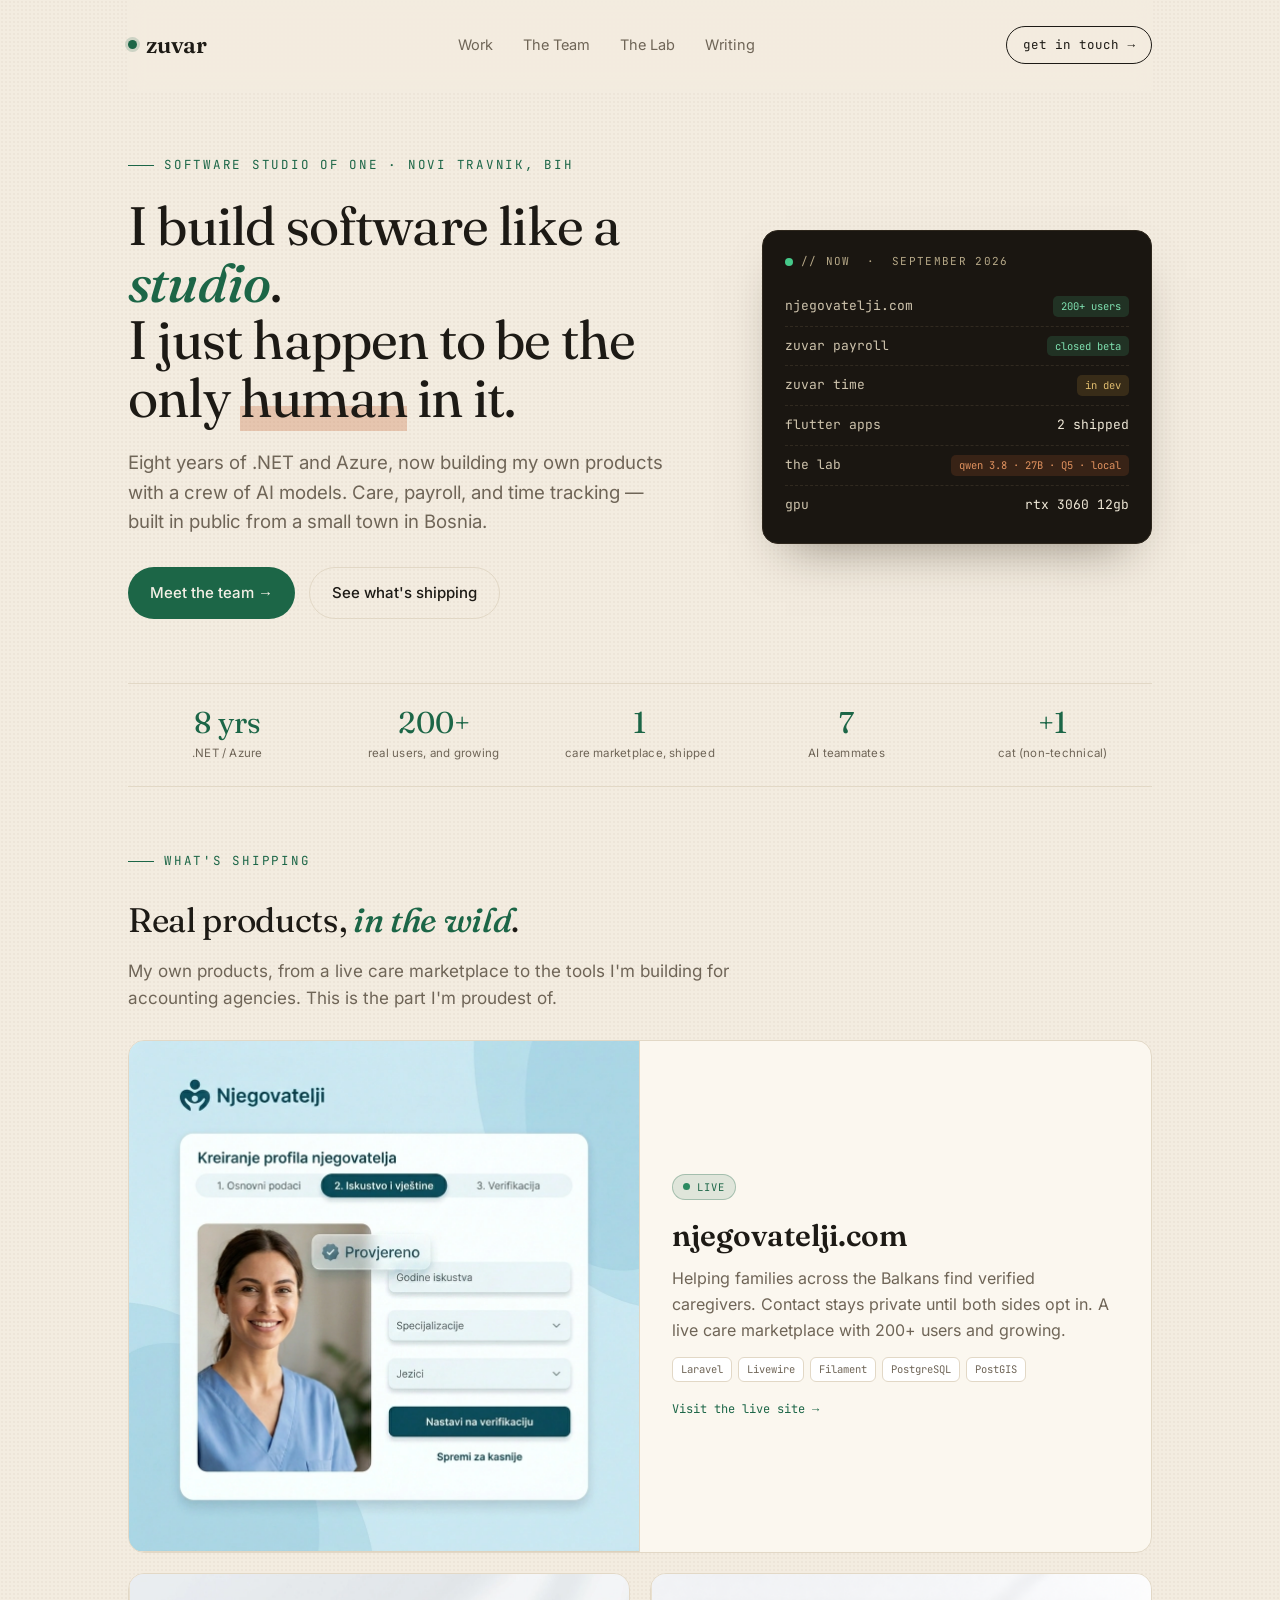
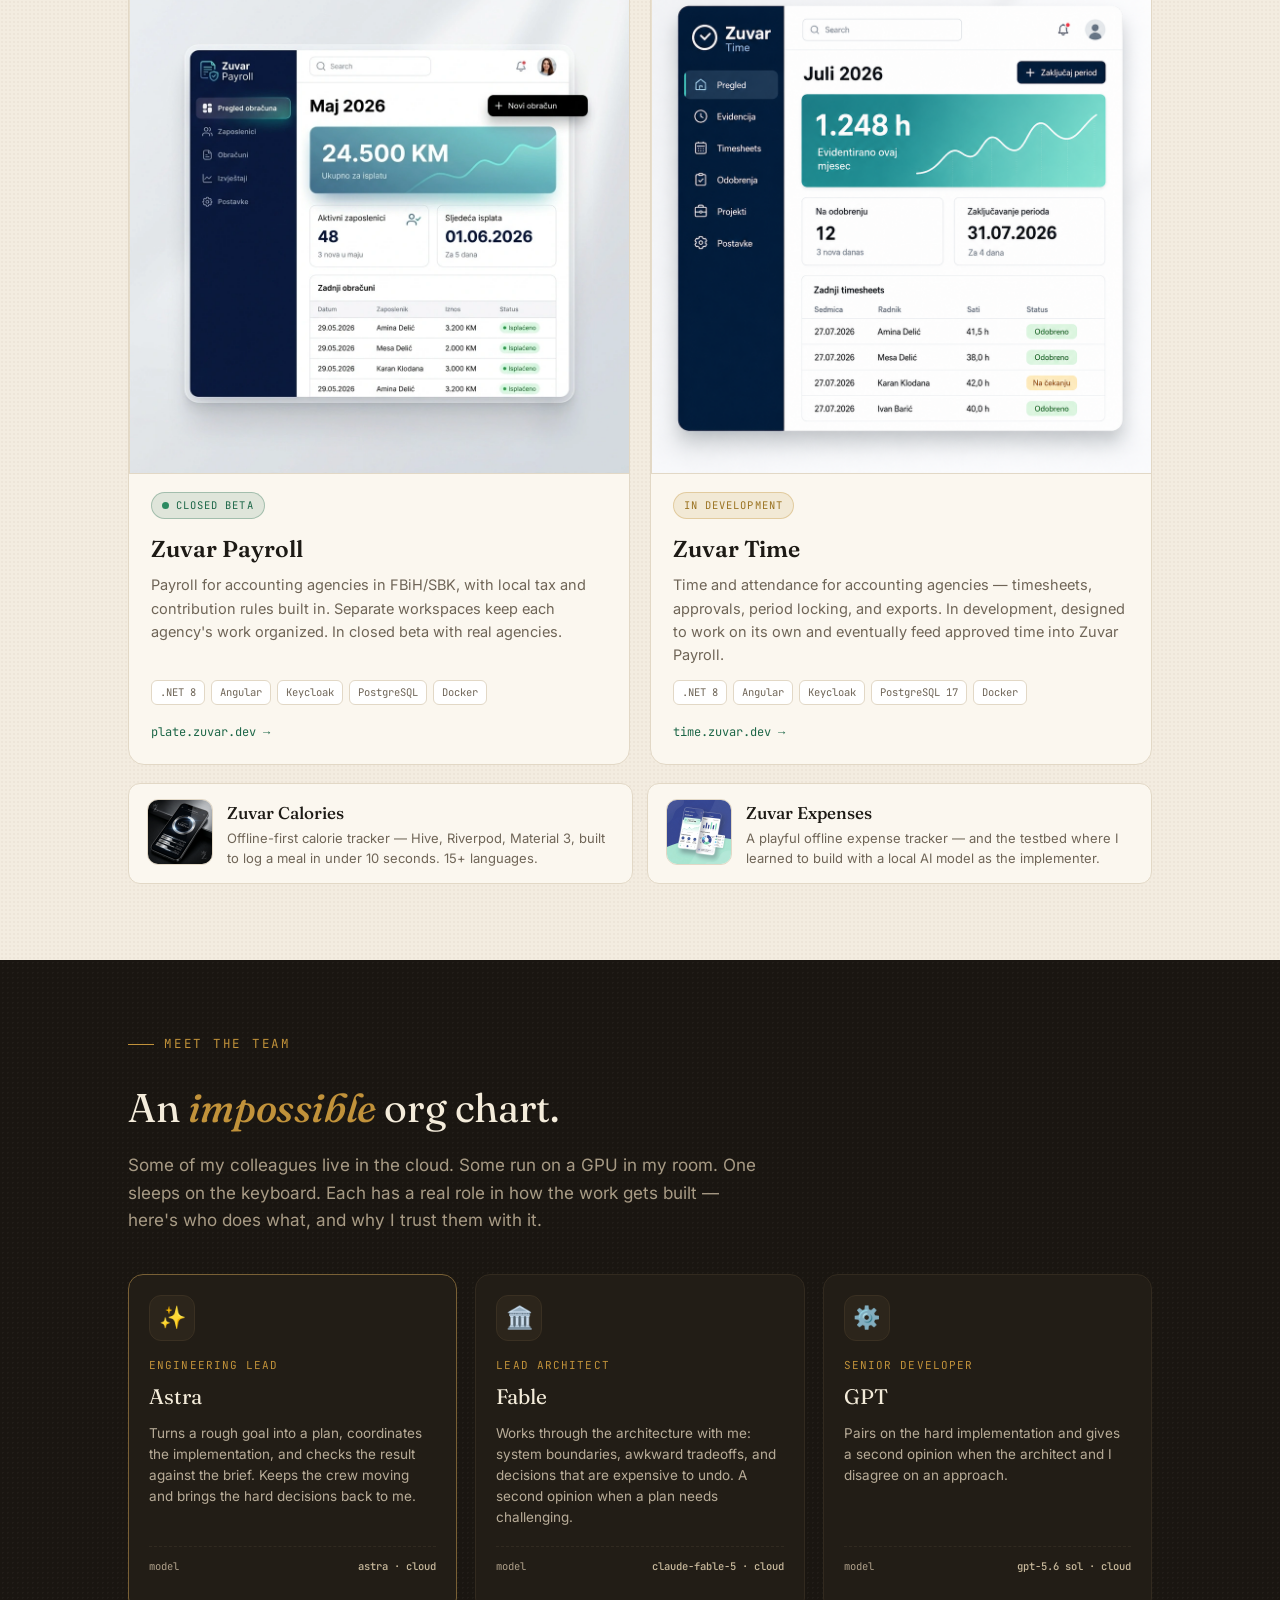
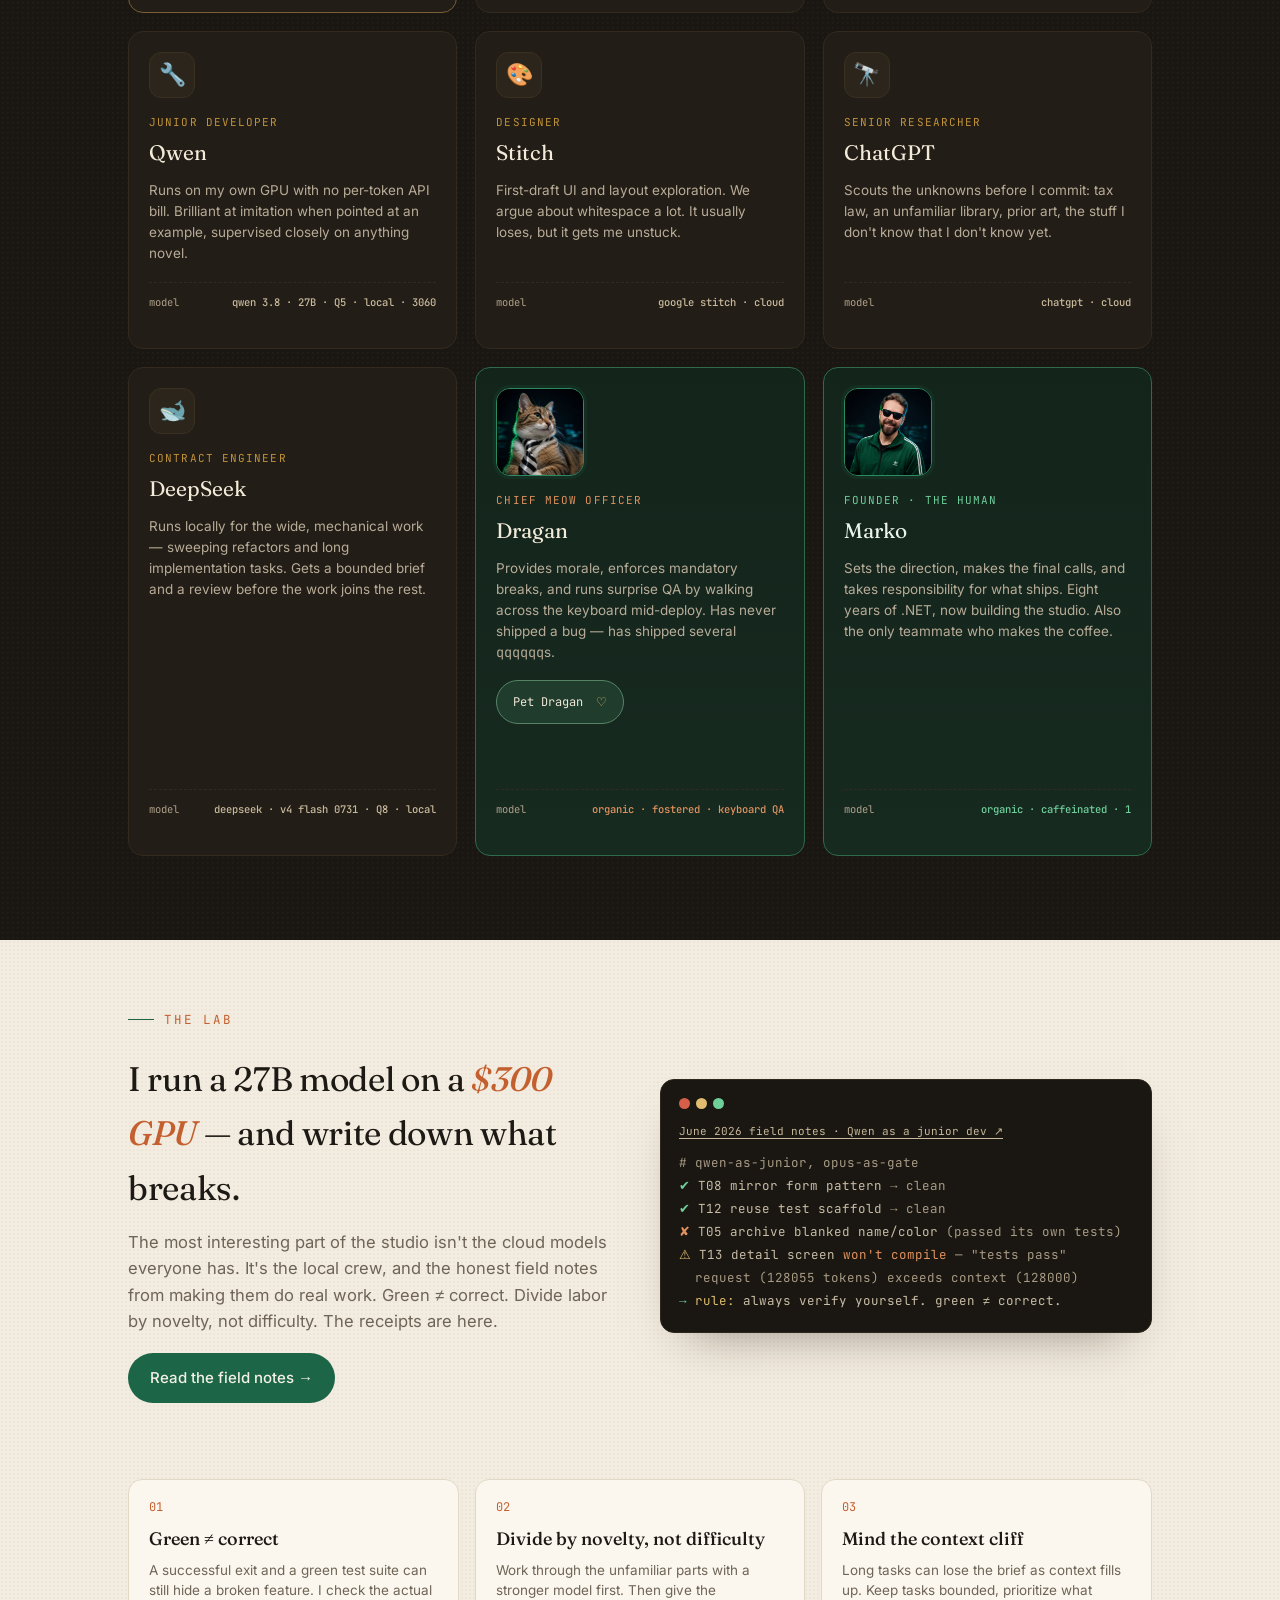
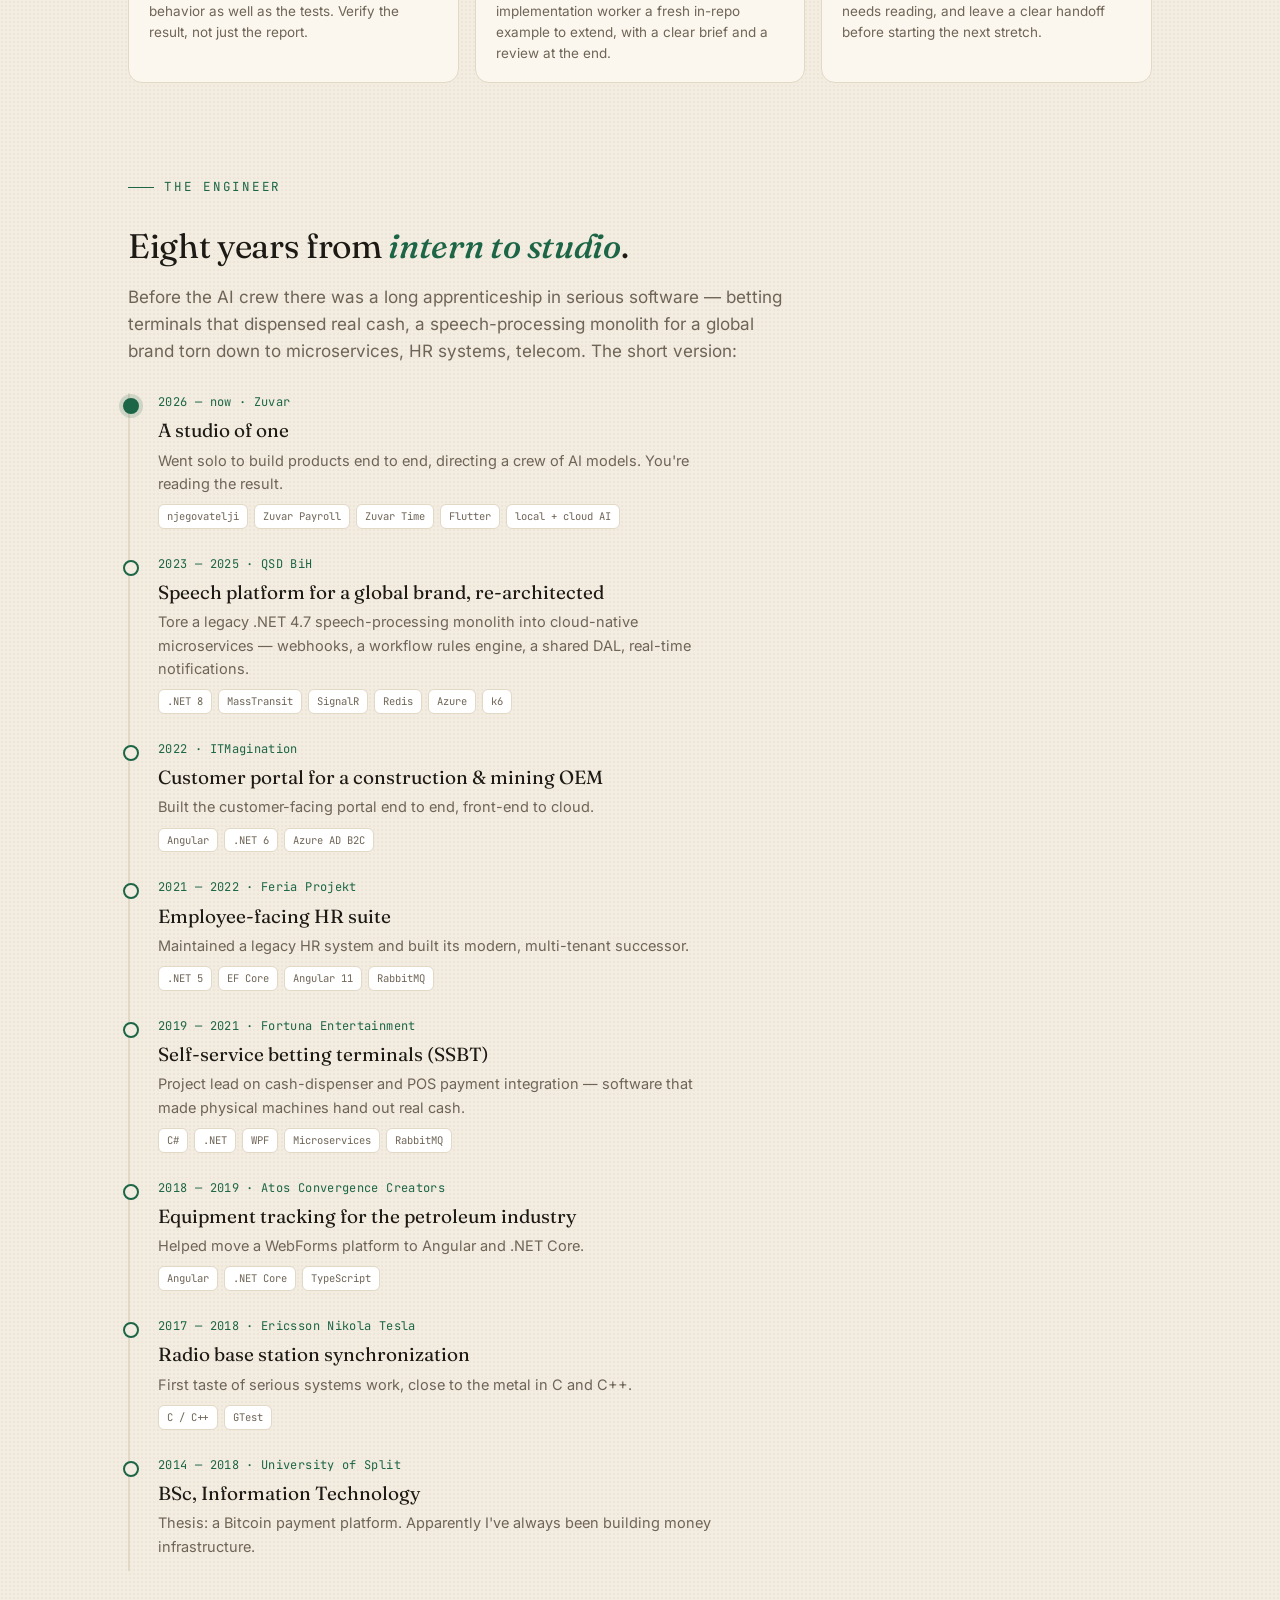
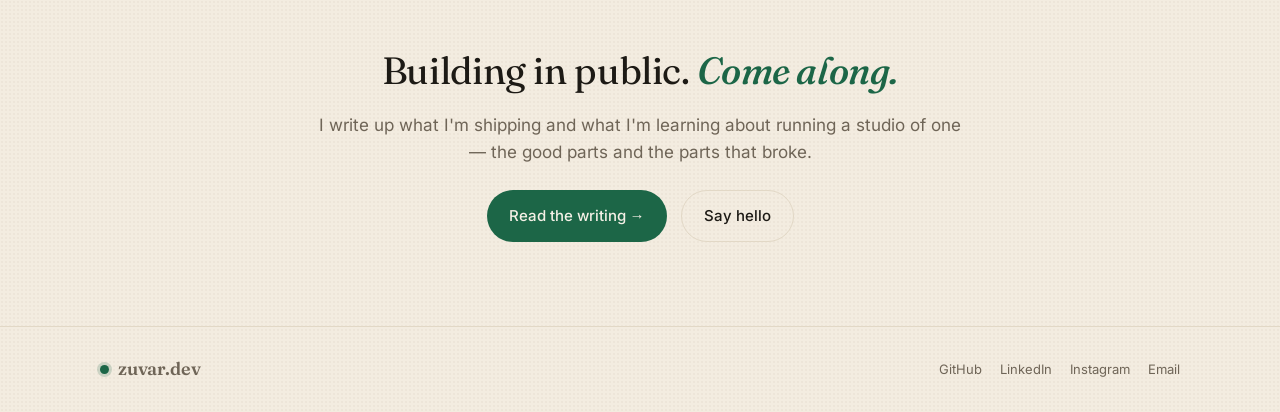
==== commit ae51e4d3: "astra updates" ====
--- a/index.html
+++ b/index.html
@@ -35,7 +35,7 @@
     <div>
       <div class="eyebrow">Software studio of one · Novi Travnik, BiH</div>
       <h1>I build software like a <span class="ital">studio</span>.<br>I just happen to be the only <span class="u">human</span> in it.</h1>
-      <p class="lede">Eight years of .NET and Azure, now poured into my own products — a live care marketplace, a payroll engine in closed beta, a time-and-attendance product in development, and a crew of AI models I direct like a team. Built in public, from a small town in Bosnia.</p>
+      <p class="lede">Eight years of .NET and Azure, now building my own products with a crew of AI models. Care, payroll, and time tracking — built in public from a small town in Bosnia.</p>
       <div class="cta-row">
         <a class="btn btn-pri" href="#team">Meet the team →</a>
         <a class="btn btn-sec" href="#work">See what's shipping</a>
@@ -43,7 +43,7 @@
     </div>
 
     <aside class="now">
-      <div class="top"><span class="live"></span> // now &nbsp;·&nbsp; live status</div>
+      <div class="top"><span class="live"></span> // now &nbsp;·&nbsp; September 2026</div>
       <div class="row"><span class="k">njegovatelji.com</span><span class="v"><span class="tag t-live">200+ users</span></span></div>
       <div class="row"><span class="k">zuvar payroll</span><span class="v"><span class="tag t-live">closed beta</span></span></div>
       <div class="row"><span class="k">zuvar time</span><span class="v"><span class="tag t-dev">in dev</span></span></div>
@@ -55,11 +55,11 @@
 
   <!-- PROOF -->
   <div class="proof">
-    <div class="stat"><div class="big">8 yrs</div><div class="lab">.NET / Azure</div></div>
-    <div class="stat"><div class="big">200+</div><div class="lab">real users, and growing</div></div>
-    <div class="stat"><div class="big">1</div><div class="lab">care marketplace, shipped</div></div>
-    <div class="stat"><div class="big">7</div><div class="lab">AI teammates</div></div>
-    <div class="stat"><div class="big">+1</div><div class="lab">cat (non-technical)</div></div>
+    <div class="stat"><div class="big">8 yrs</div><div class="stat-label">.NET / Azure</div></div>
+    <div class="stat"><div class="big">200+</div><div class="stat-label">real users, and growing</div></div>
+    <div class="stat"><div class="big">1</div><div class="stat-label">care marketplace, shipped</div></div>
+    <div class="stat"><div class="big">7</div><div class="stat-label">AI teammates</div></div>
+    <div class="stat"><div class="big">+1</div><div class="stat-label">cat (non-technical)</div></div>
   </div>
 </div>
 
@@ -68,18 +68,17 @@
   <section class="sec" id="work">
     <div class="eyebrow">What's shipping</div>
     <h2>Real products, <span class="ital">in the wild</span>.</h2>
-    <p class="intro">Not slideware or client case studies — my own software, live and in development. This is the part I'm proudest of.</p>
+    <p class="intro">My own products, from a live care marketplace to the tools I'm building for accounting agencies. This is the part I'm proudest of.</p>
 
     <div class="ships">
-      <article class="ship">
+      <article class="ship ship-featured">
         <div class="shot">
-          <span class="ph">screenshot → shots/njegovatelji.png</span>
-          <img src="design-assets/shots/njegovatelji.png" alt="njegovatelji.com" onerror="this.remove()">
+          <img src="design-assets/shots/njegovatelji.png" alt="Njegovatelji caregiver profile setup with experience and verification details" width="1024" height="1024" loading="lazy" decoding="async">
         </div>
         <div class="body">
           <span class="badge badge-live"><span class="live-dot"></span> Live</span>
           <h3><a href="https://njegovatelji.com" target="_blank" rel="noopener">njegovatelji.com</a></h3>
-          <p>A two-sided marketplace connecting families across the Balkans with verified caregivers. Trust-first by design — contact stays private until both sides opt in. 200+ users and growing.</p>
+          <p>Helping families across the Balkans find verified caregivers. Contact stays private until both sides opt in. A live care marketplace with 200+ users and growing.</p>
           <div class="stack"><span>Laravel</span><span>Livewire</span><span>Filament</span><span>PostgreSQL</span><span>PostGIS</span></div>
           <a class="ship-visit" href="https://njegovatelji.com" target="_blank" rel="noopener">Visit the live site →</a>
         </div>
@@ -87,13 +86,12 @@
 
       <article class="ship">
         <div class="shot">
-          <span class="ph">screenshot → shots/payroll.png</span>
-          <img src="design-assets/shots/zuvar-payroll.png" alt="Zuvar Payroll" onerror="this.remove()">
+          <img src="design-assets/shots/zuvar-payroll.png" alt="Zuvar Payroll dashboard showing a monthly payroll overview" width="1024" height="1024" loading="lazy" decoding="async">
         </div>
         <div class="body">
           <span class="badge badge-live"><span class="live-dot"></span> Closed beta</span>
           <h3><a href="https://plate.zuvar.dev" target="_blank" rel="noopener">Zuvar Payroll</a></h3>
-          <p>A payroll SaaS for Bosnian (FBiH/SBK) accounting agencies — encoding local tax law as a rules engine so nobody hand-calculates contributions again. Multi-workspace, secure by design. Now in closed beta with real agencies.</p>
+          <p>Payroll for accounting agencies in FBiH/SBK, with local tax and contribution rules built in. Separate workspaces keep each agency's work organized. In closed beta with real agencies.</p>
           <div class="stack"><span>.NET 8</span><span>Angular</span><span>Keycloak</span><span>PostgreSQL</span><span>Docker</span></div>
           <a class="ship-visit" href="https://plate.zuvar.dev" target="_blank" rel="noopener">plate.zuvar.dev →</a>
         </div>
@@ -101,13 +99,12 @@
 
       <article class="ship">
         <div class="shot">
-          <span class="ph">screenshot → shots/zuvar-time.png</span>
-          <img src="design-assets/shots/zuvar-time.png" alt="Zuvar Time" onerror="this.remove()">
+          <img src="design-assets/shots/zuvar-time.png" alt="Zuvar Time interface for managing time and attendance" width="1024" height="1024" loading="lazy" decoding="async">
         </div>
         <div class="body">
           <span class="badge badge-dev">In development</span>
           <h3><a href="https://time.zuvar.dev/" target="_blank" rel="noopener">Zuvar Time</a></h3>
-          <p>Time and attendance for the same agencies — timesheets, approvals, period locking and exports. Runs standalone, or feeds Zuvar Payroll directly through a shared identity and an explicit API contract.</p>
+          <p>Time and attendance for accounting agencies — timesheets, approvals, period locking, and exports. In development, designed to work on its own and eventually feed approved time into Zuvar Payroll.</p>
           <div class="stack"><span>.NET 8</span><span>Angular</span><span>Keycloak</span><span>PostgreSQL 17</span><span>Docker</span></div>
           <a class="ship-visit" href="https://time.zuvar.dev/" target="_blank" rel="noopener">time.zuvar.dev →</a>
         </div>
@@ -115,8 +112,8 @@
     </div>
 
     <div class="mini-ships">
-      <div class="mini"><img class="thumb" src="design-assets/shots/zuvar-calories.png" alt="Zuvar Calories"><div><h4>Zuvar Calories</h4><p>Offline-first calorie tracker — Hive, Riverpod, Material 3, built to log a meal in under 10 seconds. 15+ languages.</p></div></div>
-      <div class="mini"><img class="thumb" src="design-assets/shots/zuvar-expenses.png" alt="Zuvar Expenses"><div><h4>Zuvar Expenses</h4><p>A playful offline expense tracker — and the testbed where I learned to build with a local AI model as the implementer.</p></div></div>
+      <div class="mini"><img class="thumb" src="design-assets/shots/zuvar-calories.png" alt="Zuvar Calories meal-tracking app preview" width="1024" height="1024" loading="lazy" decoding="async"><div><h4>Zuvar Calories</h4><p>Offline-first calorie tracker — Hive, Riverpod, Material 3, built to log a meal in under 10 seconds. 15+ languages.</p></div></div>
+      <div class="mini"><img class="thumb" src="design-assets/shots/zuvar-expenses.png" alt="Zuvar Expenses spending-tracker app preview" width="1024" height="1024" loading="lazy" decoding="async"><div><h4>Zuvar Expenses</h4><p>A playful offline expense tracker — and the testbed where I learned to build with a local AI model as the implementer.</p></div></div>
     </div>
   </section>
 </div>
@@ -129,11 +126,19 @@
     <p class="intro">Some of my colleagues live in the cloud. Some run on a GPU in my room. One sleeps on the keyboard. Each has a real role in how the work gets built — here's who does what, and why I trust them with it.</p>
 
     <div class="grid">
+      <div class="member lead">
+        <div class="ava">✨</div>
+        <div class="role">Engineering Lead</div>
+        <div class="name">Astra</div>
+        <div class="desc">Turns a rough goal into a plan, coordinates the implementation, and checks the result against the brief. Keeps the crew moving and brings the hard decisions back to me.</div>
+        <div class="model"><span>model</span><b>astra · cloud</b></div>
+      </div>
+
       <div class="member">
         <div class="ava">🏛️</div>
         <div class="role">Lead Architect</div>
         <div class="name">Fable</div>
-        <div class="desc">Holds the whole system in its head and makes the structural calls. Also my reviewing gate — nothing the juniors write ships unread.</div>
+        <div class="desc">Works through the architecture with me: system boundaries, awkward tradeoffs, and decisions that are expensive to undo. A second opinion when a plan needs challenging.</div>
         <div class="model"><span>model</span><b>claude-fable-5 · cloud</b></div>
       </div>
 
@@ -149,16 +154,8 @@
         <div class="ava">🔧</div>
         <div class="role">Junior Developer</div>
         <div class="name">Qwen</div>
-        <div class="desc">Runs on my own GPU at $0 per token. Brilliant at imitation when pointed at an example, supervised closely on anything novel.</div>
+        <div class="desc">Runs on my own GPU with no per-token API bill. Brilliant at imitation when pointed at an example, supervised closely on anything novel.</div>
         <div class="model"><span>model</span><b>qwen 3.8 · 27B · Q5 · local · 3060</b></div>
-      </div>
-
-      <div class="member">
-        <div class="ava">✨</div>
-        <div class="role">QA Reviewer</div>
-        <div class="name">Astra</div>
-        <div class="desc">The second pair of eyes. Reads the work closely and flags what looks off before it reaches the rest of the team.</div>
-        <div class="model"><span>model</span><b>astra</b></div>
       </div>
 
       <div class="member">
@@ -181,25 +178,29 @@
         <div class="ava">🐋</div>
         <div class="role">Contract Engineer</div>
         <div class="name">DeepSeek</div>
-        <div class="desc">Brought in for the wide, mechanical work — sweeping refactors and long grind tasks — at a price that makes throwing a whole codebase at it reasonable.</div>
+        <div class="desc">Runs locally for the wide, mechanical work — sweeping refactors and long implementation tasks. Gets a bounded brief and a review before the work joins the rest.</div>
         <div class="model"><span>model</span><b>deepseek · v4 flash 0731 · Q8 · local</b></div>
       </div>
 
       <!-- DRAGAN -->
       <div class="member cat">
-        <div class="ava photo"><img src="design-assets/portraits/dragan.png" alt="Dragan, Chief Meow Officer"></div>
+        <div class="ava photo"><img src="design-assets/portraits/dragan.png" alt="Dragan, Chief Meow Officer" width="1024" height="1024" loading="lazy" decoding="async"></div>
         <div class="role">Chief Meow Officer</div>
         <div class="name">Dragan</div>
         <div class="desc">Provides morale, enforces mandatory breaks, and runs surprise QA by walking across the keyboard mid-deploy. Has never shipped a bug — has shipped several <span class="mono">qqqqqq</span>s.</div>
-        <div class="model"><span>model</span><b>organic · fostered · 1yr</b></div>
+        <div class="cat-interaction" hidden>
+          <button class="pet-dragan" type="button" aria-controls="dragan-response">Pet Dragan <span aria-hidden="true">♡</span></button>
+          <p class="cat-response" id="dragan-response" role="status" aria-live="polite" aria-atomic="true"></p>
+        </div>
+        <div class="model"><span>model</span><b>organic · fostered · keyboard QA</b></div>
       </div>
 
       <!-- FOUNDER -->
       <div class="member founder">
-        <div class="ava photo"><img src="design-assets/portraits/marko.png" alt="Marko"></div>
+        <div class="ava photo"><img src="design-assets/portraits/marko.png" alt="Marko Filipović, founder of Zuvar" width="1254" height="1254" loading="lazy" decoding="async"></div>
         <div class="role">Founder · The Human</div>
         <div class="name">Marko</div>
-        <div class="desc">Holds the leash. Eight years of .NET, now directing the crew, reviewing everything the juniors write, and shipping the products. Also the only teammate who makes the coffee.</div>
+        <div class="desc">Sets the direction, makes the final calls, and takes responsibility for what ships. Eight years of .NET, now building the studio. Also the only teammate who makes the coffee.</div>
         <div class="model"><span>model</span><b>organic · caffeinated · 1</b></div>
       </div>
     </div>
@@ -217,6 +218,7 @@
     </div>
     <div class="terminal">
       <div class="bar"><i style="background:#d65f4a"></i><i style="background:#e0bd6f"></i><i style="background:#6fcf9b"></i></div>
+      <a class="terminal-source" href="writing/qwen-as-a-junior-dev.html">June 2026 field notes · Qwen as a junior dev ↗</a>
       <div class="l c-d"># qwen-as-junior, opus-as-gate</div>
       <div class="l"><span class="c-g">✔</span> T08 mirror form pattern <span class="c-d">→ clean</span></div>
       <div class="l"><span class="c-g">✔</span> T12 reuse test scaffold <span class="c-d">→ clean</span></div>
@@ -226,9 +228,9 @@
       <div class="l"><span class="c-g">→</span> <span class="c-w">rule:</span> always verify yourself. green ≠ correct.</div>
     </div>
     <div class="lessons">
-      <div class="lesson"><div class="num">01</div><h4>Green ≠ correct</h4><p>The local worker exits 0 and reports "all tests pass" while real data-loss bugs ship. I run analyze, format, and tests myself, every task. Trust nothing the junior says.</p></div>
-      <div class="lesson"><div class="num">02</div><h4>Divide by novelty, not difficulty</h4><p>Qwen is great at imitation, bad at invention. So Opus builds the first-of-a-kind, and the local model extends the pattern — always pointed at a fresh in-repo example.</p></div>
-      <div class="lesson"><div class="num">03</div><h4>Mind the context cliff</h4><p>The dominant failure on long tasks wasn't capability — it was silent context overflow. Small tasks, a priority read-list, and a reference skeleton for the one risky API call.</p></div>
+      <div class="lesson"><div class="num">01</div><h4>Green ≠ correct</h4><p>A successful exit and a green test suite can still hide a broken feature. I check the actual behavior as well as the tests. Verify the result, not just the report.</p></div>
+      <div class="lesson"><div class="num">02</div><h4>Divide by novelty, not difficulty</h4><p>Work through the unfamiliar parts with a stronger model first. Then give the implementation worker a fresh in-repo example to extend, with a clear brief and a review at the end.</p></div>
+      <div class="lesson"><div class="num">03</div><h4>Mind the context cliff</h4><p>Long tasks can lose the brief as context fills up. Keep tasks bounded, prioritize what needs reading, and leave a clear handoff before starting the next stretch.</p></div>
     </div>
   </section>
 </div>
@@ -339,6 +341,7 @@
 </script>
 
 <script src="nav.js" defer></script>
+<script src="dragan.js" defer></script>
 
 </body>
 </html>
--- a/styles.css
+++ b/styles.css
@@ -67,6 +67,7 @@
 .eyebrow{font-family:var(--mono);font-size:12.5px;letter-spacing:.14em;text-transform:uppercase;color:var(--green);margin-bottom:22px;display:flex;align-items:center;gap:10px}
 .eyebrow::before{content:"";width:26px;height:1px;background:var(--green)}
 h1{font-family:var(--serif);font-weight:400;font-size:54px;line-height:1.06;letter-spacing:-.015em;margin:0 0 22px}
+.hero h1{font-size:clamp(38px,calc(30px + 2.5vw),54px)}
 h1 .ital{font-style:italic;color:var(--green)}
 h1 .u{background:linear-gradient(transparent 62%,rgba(196,96,47,.28) 62%)}
 .lede{font-size:18.5px;color:var(--mut);max-width:46ch;margin:0 0 30px}
@@ -80,14 +81,14 @@
 /* NOW CARD */
 .now{background:var(--night);color:var(--cream);border-radius:16px;padding:22px 22px 18px;font-family:var(--mono);
   box-shadow:0 24px 48px -24px rgba(40,30,15,.5);border:1px solid #2e271d}
-.now .top{display:flex;align-items:center;gap:8px;font-size:11px;letter-spacing:.12em;text-transform:uppercase;color:#8a7f6c;margin-bottom:16px}
+.now .top{display:flex;flex-wrap:wrap;align-items:center;gap:8px;font-size:11px;letter-spacing:.12em;text-transform:uppercase;color:#b7a988;margin-bottom:16px}
 .now .live{width:8px;height:8px;border-radius:50%;background:#46c98a;box-shadow:0 0 0 0 rgba(70,201,138,.6);animation:pulse 2s infinite}
 @keyframes pulse{0%{box-shadow:0 0 0 0 rgba(70,201,138,.5)}70%{box-shadow:0 0 0 7px rgba(70,201,138,0)}100%{box-shadow:0 0 0 0 rgba(70,201,138,0)}}
-.now .row{display:flex;justify-content:space-between;align-items:baseline;padding:9px 0;border-bottom:1px dashed #312a20;font-size:13px}
+.now .row{display:flex;flex-wrap:wrap;gap:6px 12px;justify-content:space-between;align-items:baseline;padding:9px 0;border-bottom:1px dashed #312a20;font-size:13px}
 .now .row:last-child{border-bottom:none}
 .now .k{color:#cfc4ad}
-.now .v{color:#f0e9d8}
-.now .tag{font-size:10.5px;padding:2px 8px;border-radius:5px}
+.now .v{color:#f0e9d8;min-width:0;margin-left:auto;text-align:right}
+.now .tag{display:inline-block;overflow-wrap:anywhere;font-size:10.5px;padding:2px 8px;border-radius:5px}
 .now .t-live{background:rgba(70,201,138,.16);color:#7fe0b0}
 .now .t-dev{background:rgba(193,146,58,.18);color:#e0bd6f}
 .now .t-lab{background:rgba(196,96,47,.18);color:#e0925f}
@@ -95,10 +96,10 @@
 /* PROOF BAR */
 .proof{border-top:1px solid var(--line);border-bottom:1px solid var(--line);
   display:grid;grid-template-columns:repeat(5,1fr);gap:8px;padding:24px 0;margin-top:8px}
-@media(max-width:720px){.proof{grid-template-columns:repeat(2,1fr);gap:20px}}
+@media(max-width:720px){.proof{grid-template-columns:repeat(2,1fr);gap:20px}.proof .stat:last-child{grid-column:1 / -1}}
 .proof .stat{text-align:center}
 .proof .big{font-family:var(--serif);font-size:30px;color:var(--green);line-height:1}
-.proof .lab{font-size:11.5px;color:var(--mut);margin-top:6px;letter-spacing:.02em}
+.proof .stat-label{font-size:11.5px;color:var(--mut);margin-top:6px;letter-spacing:.02em}
 
 /* TEAM (dark band) */
 .team{background:var(--night);color:var(--cream);margin-top:70px;
@@ -111,10 +112,12 @@
 .grid{display:grid;grid-template-columns:repeat(3,1fr);gap:18px}
 @media(max-width:860px){.grid{grid-template-columns:repeat(2,1fr)}}
 @media(max-width:560px){.grid{grid-template-columns:1fr}}
-.member{background:var(--night2);border:1px solid #322a1f;border-radius:15px;padding:20px;transition:.18s}
+.member{display:flex;flex-direction:column;align-items:flex-start;min-width:0;background:var(--night2);border:1px solid #322a1f;border-radius:15px;padding:20px;transition:.18s}
+.member.lead{border-color:#796035}
+.member.lead:hover{border-color:var(--gold)}
 .member:hover{border-color:#4a3d2c;transform:translateY(-3px)}
 .member .ava{width:46px;height:46px;border-radius:12px;display:flex;align-items:center;justify-content:center;
-  font-size:22px;background:#2c251b;border:1px solid #3a3022;margin-bottom:16px}
+  font-size:22px;background:#2c251b;border:1px solid #3a3022;margin-bottom:16px;flex-shrink:0}
 /* photo avatar for the organic teammates (human + cat) */
 .member .ava.photo{width:88px;height:88px;border-radius:14px;overflow:hidden;padding:0;font-size:0;
   border:1px solid var(--green2);box-shadow:0 0 0 3px rgba(28,102,71,.16);
@@ -122,20 +125,30 @@
 .member .ava.photo img{width:100%;height:100%;object-fit:cover;display:block}
 .member.founder{background:linear-gradient(180deg,#13241b,#172a20);border-color:#2f6b4a}
 .member.founder:hover{border-color:#3f8a5f}
-.member.founder .role{color:var(--green2)}
+.member.founder .role{color:#6fcf9b}
 .member.founder .name{color:#eaf4ea}
 .member.founder .model b{color:#6fcf9b}
 .member .role{font-family:var(--mono);font-size:11px;letter-spacing:.1em;text-transform:uppercase;color:var(--gold);margin-bottom:5px}
 .member .name{font-family:var(--serif);font-size:21px;color:#f3ebd9;margin-bottom:10px}
-.member .desc{font-size:13.5px;color:#9b8e78;line-height:1.55}
-.member .model{margin-top:14px;font-family:var(--mono);font-size:10.5px;color:#7a6f5b;
+.member .desc{font-size:13.5px;color:#b8ac98;line-height:1.55;padding-bottom:18px}
+.member .model{width:100%;min-height:46px;margin-top:auto;font-family:var(--mono);font-size:10.5px;color:#b0a18b;
   border-top:1px dashed #312a20;padding-top:11px;display:flex;justify-content:space-between;gap:8px}
-.member .model b{color:#b7a988;font-weight:500}
+.member .model span{flex-shrink:0}
+.member .model b{color:#c8b99c;font-weight:500;min-width:0;overflow-wrap:anywhere;text-align:right}
 /* Dragan special */
 .member.cat{background:linear-gradient(180deg,#13241b,#172a20);border-color:#2f6b4a}
 .member.cat:hover{border-color:#3f8a5f}
-.member.cat .role{color:var(--ember)}
+.member.cat .role{color:#e0925f}
 .member.cat .model b{color:#e0925f}
+
+/* Quiet, opt-in cat interaction */
+.cat-interaction{width:100%}
+.pet-dragan{font-family:var(--mono);font-size:12px;color:var(--cream);background:#203c2c;border:1px solid #568366;border-radius:99px;min-height:44px;padding:9px 16px;cursor:pointer}
+.pet-dragan:hover{background:#2a4d39;border-color:#6fcf9b}
+.pet-dragan span{color:#e0bd6f;margin-left:6px}
+.cat-response{min-height:3.2em;margin:10px 0 16px;color:#c8d9c8;font-family:var(--mono);font-size:12px;line-height:1.6}
+a:focus-visible,button:focus-visible{outline:3px solid var(--green);outline-offset:4px}
+.team a:focus-visible,.team button:focus-visible,.terminal a:focus-visible{outline-color:#e0bd6f}
 
 /* LAB teaser */
 .lab{padding:70px 0 30px;display:grid;grid-template-columns:1fr 1fr;gap:40px;align-items:center}
@@ -143,12 +156,14 @@
 .lab h2{font-family:var(--serif);font-weight:400;font-size:34px;letter-spacing:-.01em;margin:0 0 14px}
 .lab h2 .ital{font-style:italic;color:var(--ember)}
 .lab p{color:var(--mut);font-size:16.5px;margin:0 0 18px}
-.terminal{background:var(--night);border-radius:14px;padding:18px;font-family:var(--mono);font-size:12.5px;
+.terminal{min-width:0;overflow-wrap:anywhere;background:var(--night);border-radius:14px;padding:18px;font-family:var(--mono);font-size:12.5px;
   color:#c8bda6;border:1px solid #2e271d;box-shadow:0 24px 48px -28px rgba(40,30,15,.5)}
+.terminal-source{display:block;font-size:11px;color:#c8b99c;margin-bottom:12px;text-decoration:underline;text-underline-offset:3px}
+.terminal-source:hover{color:#e0bd6f}
 .terminal .bar{display:flex;gap:6px;margin-bottom:14px}
 .terminal .bar i{width:11px;height:11px;border-radius:50%;display:inline-block}
 .terminal .l{margin:3px 0;white-space:pre-wrap}
-.terminal .c-g{color:#6fcf9b}.terminal .c-d{color:#7a6f5b}.terminal .c-e{color:#e0925f}.terminal .c-w{color:#e0bd6f}
+.terminal .c-g{color:#6fcf9b}.terminal .c-d{color:#a89b85}.terminal .c-e{color:#e0925f}.terminal .c-w{color:#e0bd6f}
 
 /* ---- v1 sections: shipping, lab lessons, engineer ---- */
 .sec{padding:64px 0 6px}
@@ -161,9 +176,20 @@
 .ship{border:1px solid var(--line);border-radius:16px;overflow:hidden;background:var(--paper2);transition:.18s;display:flex;flex-direction:column}
 .ship:hover{box-shadow:0 18px 40px -26px rgba(40,30,15,.45);transform:translateY(-3px)}
 .ship .shot{aspect-ratio:1/1;position:relative;overflow:hidden;border-bottom:1px solid var(--line);background:linear-gradient(135deg,#e9e0d0,#dcd0bb)}
-.ship .shot img{position:absolute;inset:0;width:100%;height:100%;object-fit:cover;object-position:top}
-.ship .shot .ph{position:absolute;inset:0;display:flex;align-items:center;justify-content:center;font-family:var(--mono);font-size:11px;color:#9c8f78;letter-spacing:.08em}
-.ship .body{padding:18px 22px 22px}
+.ship .shot img{position:absolute;inset:0;width:100%;height:100%;object-fit:contain;object-position:center}
+.ship .body{padding:18px 22px 22px;display:flex;flex-direction:column;align-items:flex-start;flex:1}
+.ship .body .stack{margin-top:auto;margin-bottom:14px}
+.ship-featured{grid-column:1 / -1;display:grid;grid-template-columns:1fr 1fr;align-items:center}
+.ship-featured .shot{border-bottom:0;border-right:1px solid var(--line)}
+.ship-featured .body{padding:28px 32px}
+.ship.ship-featured h3{font-size:30px}
+.ship.ship-featured p{font-size:16px}
+@media(max-width:760px){
+  .ship-featured{grid-template-columns:1fr}
+  .ship-featured .shot{border-right:0;border-bottom:1px solid var(--line)}
+  .ship-featured .body{padding:18px 22px 22px}
+  .ship.ship-featured h3{font-size:26px}
+}
 .ship h3{font-family:var(--serif);font-size:23px;margin:12px 0 6px}
 .ship h3 a:hover{color:var(--green)}
 .ship-visit{display:inline-flex;align-items:center;gap:6px;margin-top:4px;font-family:var(--mono);font-size:12px;color:var(--green)}
@@ -243,3 +269,11 @@
 .post-item .pd{font-family:var(--mono);font-size:12px;color:var(--mut);letter-spacing:.03em}
 .post-item .pt{font-family:var(--serif);font-size:25px;margin:6px 0 7px;transition:.15s;letter-spacing:-.01em}
 .post-item .pb{color:var(--mut);font-size:15.5px;margin:0;max-width:64ch;line-height:1.6}
+
+/* Honor motion preferences for both the existing accents and new interaction. */
+@media(prefers-reduced-motion:reduce){
+  html{scroll-behavior:auto}
+  .now .live,.live-dot{animation:none}
+  .member,.ship,.btn,.navtoggle span{transition:none}
+  .member:hover,.ship:hover{transform:none}
+}
